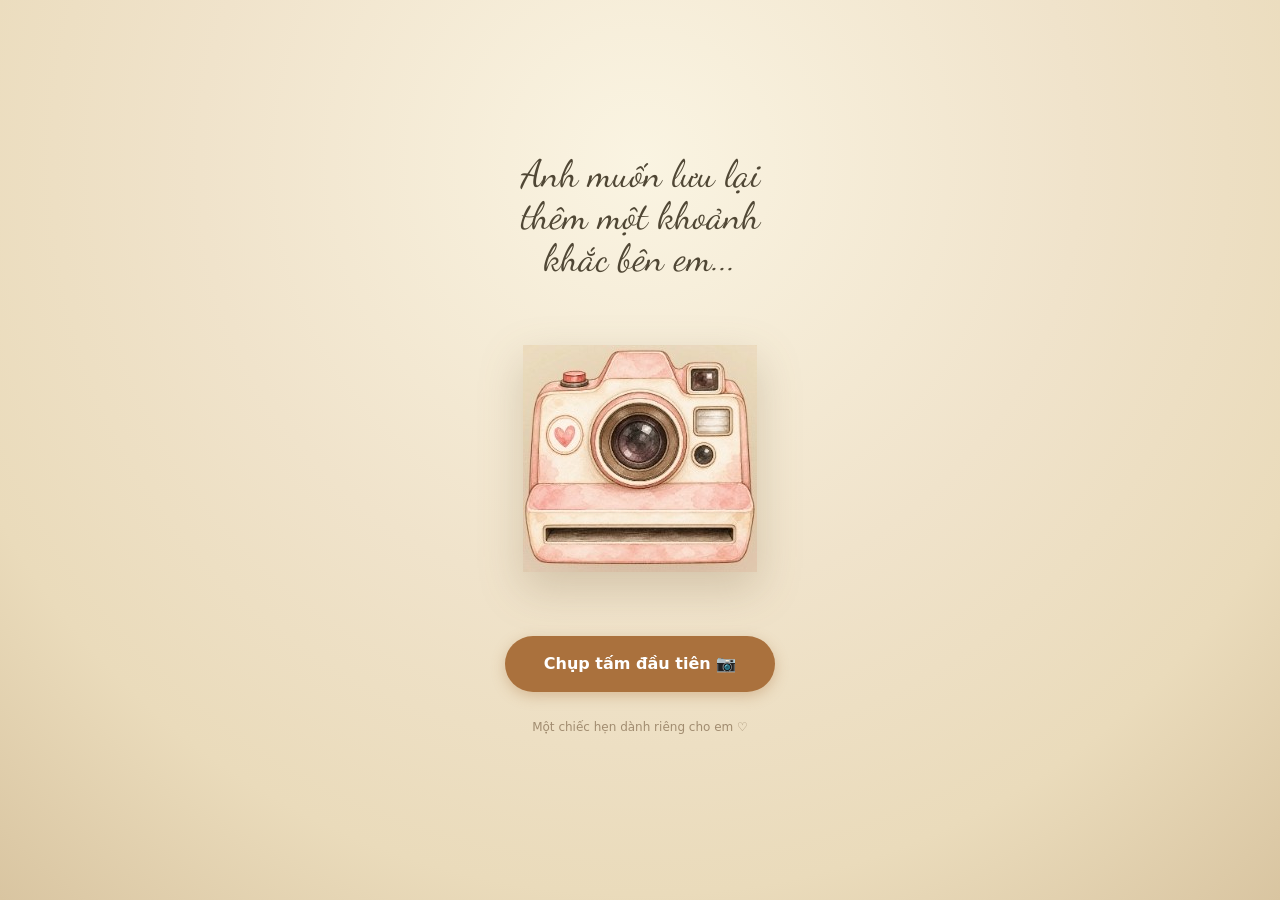
==== thiep-3/index.html @ c3387d5a "Initial commit: du an thiep 3, 4, 5" ====
<!DOCTYPE html>
<html lang="vi">
<head>
  <meta charset="UTF-8">
  <meta name="viewport" content="width=device-width, initial-scale=1.0, viewport-fit=cover">
  <meta name="theme-color" content="#FAF4E2">
  <meta name="description" content="Một tấm vé hẹn hò lãng mạn dành riêng cho người thương">
  <title>Một Tấm Vé Hẹn Hò ♡</title>

  <style>
    /* ====================================================
       1. EMBEDDED FONTS & TOKENS
       ==================================================== */
    @font-face {
      font-family: 'Dancing Script';
      src: url([data-uri]) format('truetype');
      font-weight: 400 700;
      font-style: normal;
      font-display: swap;
    }

    :root {
      --ink: #504735;
      --muted: #A18C70;
      --caramel: #AA713D;
      --caramel-hover: #946032;
      --caramel-active: #7E4F25;
      --paper: #F3ECE2;
      --paper-light: #FBF8F2;
      --border: #DCCEBC;
      --border-dark: #C5B29B;
      --white-frame: #FFFEFA;
      --pink: #E9ADA6;
      --pink-soft: #FDECE9;
      --shadow-card: 0 28px 48px rgba(105, 77, 39, 0.17), 0 2px 6px rgba(105, 77, 39, 0.06);
      --shadow-sm: 0 6px 16px rgba(105, 77, 39, 0.08);
      --font-script: 'Dancing Script', 'Segoe Script', 'Segoe Print', cursive;
      --font-ui: system-ui, -apple-system, 'Segoe UI', Roboto, Helvetica, Arial, sans-serif;
    }

    /* ====================================================
       2. RESET & GLOBAL LAYOUT
       ==================================================== */
    *, *::before, *::after {
      box-sizing: border-box;
      margin: 0;
      padding: 0;
      -webkit-tap-highlight-color: transparent;
    }

    html {
      color-scheme: light;
      font-family: var(--font-ui);
      background-color: #EADBBB;
    }

    body {
      min-height: 100vh;
      min-height: 100svh;
      margin: 0;
      padding: 0;
      color: var(--ink);
      background: radial-gradient(circle at 50% 18%, #FAF4E2 0%, #F0E3CB 45%, #EADBBB 75%, #D9C5A1 100%);
      background-attachment: fixed;
      display: flex;
      flex-direction: column;
      align-items: center;
      justify-content: flex-start;
      overflow-x: hidden;
      overflow-y: auto;
      position: relative;
    }

    /* Paper grain texture overlay (pointer-events none) */
    .paper-grain {
      position: fixed;
      inset: 0;
      width: 100%;
      height: 100%;
      pointer-events: none;
      z-index: 990;
      opacity: 0.035;
      mix-blend-mode: multiply;
    }

    /* Stage shell */
    .stage {
      width: 100%;
      max-width: 460px;
      min-height: 100vh;
      min-height: 100svh;
      padding: calc(24px + env(safe-area-inset-top, 0px)) 20px calc(24px + env(safe-area-inset-bottom, 0px));
      display: flex;
      flex-direction: column;
      align-items: center;
      justify-content: center;
      position: relative;
      z-index: 10;
    }

    /* Step root container */
    .step-container {
      width: 100%;
      display: flex;
      flex-direction: column;
      align-items: center;
      justify-content: center;
      position: relative;
    }

    /* ====================================================
       3. TYPOGRAPHY
       ==================================================== */
    .script-font {
      font-family: var(--font-script);
    }

    .eyebrow {
      font-family: var(--font-script);
      font-size: 18px;
      color: var(--muted);
      text-align: center;
      margin-bottom: 6px;
      font-weight: 500;
    }

    .title-intro {
      font-family: var(--font-script);
      font-size: clamp(29px, 7.5vw, 38px);
      line-height: 1.1;
      font-weight: 700;
      color: var(--ink);
      text-align: center;
      margin-bottom: 24px;
    }

    .title-card {
      font-family: var(--font-script);
      font-size: clamp(32px, 8vw, 38px);
      line-height: 1.08;
      font-weight: 700;
      color: var(--ink);
      text-align: center;
      margin-bottom: 16px;
    }

    /* ====================================================
       4. CARDS & CONTAINERS
       ==================================================== */
    .card-paper {
      width: min(80vw, 340px);
      background: var(--paper);
      background-image: repeating-linear-gradient(180deg, rgba(80, 71, 53, 0.016) 0px, rgba(80, 71, 53, 0.016) 1px, transparent 1px, transparent 4px);
      border-radius: 18px;
      border: 1px solid var(--border);
      box-shadow: var(--shadow-card);
      padding: 26px 22px;
      box-sizing: border-box;
      position: relative;
      display: flex;
      flex-direction: column;
      align-items: center;
    }

    .card-paper-long {
      width: min(76vw, 320px);
      padding: 24px 20px 32px 20px;
    }

    /* ====================================================
       5. BUTTONS & CONTROLS
       ==================================================== */
    .btn {
      display: inline-flex;
      align-items: center;
      justify-content: center;
      gap: 8px;
      font-family: var(--font-ui);
      font-size: 15px;
      font-weight: 700;
      border-radius: 28px;
      cursor: pointer;
      border: none;
      outline: none;
      text-decoration: none;
      transition: transform 140ms ease, background-color 140ms ease, box-shadow 140ms ease, border-color 140ms ease;
      touch-action: manipulation;
    }

    .btn:active {
      transform: scale(0.97);
    }

    .btn:focus-visible {
      outline: 2px solid var(--caramel);
      outline-offset: 3px;
    }

    .btn-caramel {
      background-color: var(--caramel);
      color: #FFFFFF;
      box-shadow: 0 4px 14px rgba(170, 113, 61, 0.35);
    }

    .btn-caramel:hover {
      background-color: var(--caramel-hover);
      box-shadow: 0 6px 18px rgba(170, 113, 61, 0.45);
    }

    .btn-secondary {
      background-color: var(--paper-light);
      color: var(--ink);
      border: 1px solid var(--border);
      box-shadow: 0 2px 8px rgba(105, 77, 39, 0.06);
    }

    .btn-secondary:hover {
      background-color: #FFFFFF;
      border-color: var(--border-dark);
    }

    .btn-outline {
      background-color: transparent;
      color: var(--caramel);
      border: 1.5px solid var(--caramel);
    }

    .btn-outline:hover {
      background-color: rgba(170, 113, 61, 0.06);
    }

    .btn-text {
      background: transparent;
      border: none;
      color: var(--muted);
      font-size: 13.5px;
      font-weight: 500;
      text-decoration: underline;
      cursor: pointer;
      padding: 6px 12px;
    }

    .btn-text:hover {
      color: var(--ink);
    }

    /* ====================================================
       6. SCENE 0: MÁY ẢNH (INTRO)
       ==================================================== */
    .intro-scene {
      width: 100%;
      display: flex;
      flex-direction: column;
      align-items: center;
      text-align: center;
    }

    .camera-box {
      width: min(82vw, 310px);
      height: min(80vw, 290px);
      display: flex;
      align-items: center;
      justify-content: center;
      margin: 10px 0 32px 0;
      position: relative;
      animation: cameraFloat 4.8s ease-in-out infinite;
      transition: transform 160ms cubic-bezier(0.2, 0.8, 0.3, 1);
    }

    .camera-img {
      max-width: 100%;
      max-height: 100%;
      object-fit: contain;
      mix-blend-mode: multiply;
      filter: drop-shadow(0 16px 22px rgba(105, 77, 39, 0.22));
    }

    @keyframes cameraFloat {
      0%, 100% {
        transform: translateY(0px) rotate(0deg);
      }
      50% {
        transform: translateY(-5px) rotate(0.4deg);
      }
    }

    .flash-overlay {
      position: fixed;
      inset: 0;
      background-color: #FAF4E2;
      opacity: 0;
      pointer-events: none;
      z-index: 1000;
      transition: opacity 120ms ease;
    }

    .flash-overlay.active {
      opacity: 0.35;
    }

    /* ====================================================
       7. SCENE 1: POLAROID CÒN THIẾU EM (PRINTING)
       ==================================================== */
    .polaroid-card {
      width: min(86vw, 340px);
      background: var(--white-frame);
      padding: 18px 18px 26px 18px;
      border-radius: 4px;
      box-shadow: 0 24px 44px rgba(105, 77, 39, 0.22), 0 2px 6px rgba(0,0,0,0.04);
      display: flex;
      flex-direction: column;
      align-items: center;
      cursor: pointer;
      user-select: none;
    }

    .polaroid-inner {
      width: 100%;
      height: 270px;
      background-color: #EDE5DB;
      border: 1.5px dashed rgba(161, 140, 112, 0.5);
      border-radius: 2px;
      position: relative;
      display: flex;
      flex-direction: column;
      align-items: center;
      justify-content: center;
      overflow: hidden;
      box-sizing: border-box;
      padding: 20px;
    }

    .polaroid-qmark {
      position: absolute;
      top: 14px;
      right: 14px;
      width: 26px;
      height: 26px;
      border: 1.5px dashed var(--muted);
      border-radius: 50%;
      display: flex;
      align-items: center;
      justify-content: center;
      font-family: var(--font-ui);
      font-weight: 700;
      font-size: 13px;
      color: var(--muted);
    }

    .polaroid-illustration {
      width: 72px;
      height: 64px;
      stroke: var(--muted);
      stroke-width: 1.6;
      fill: none;
      margin-bottom: 28px;
    }

    .polaroid-caption-inner {
      font-family: var(--font-script);
      font-size: 20px;
      line-height: 1.25;
      color: var(--ink);
      font-weight: 600;
      text-align: center;
      position: absolute;
      bottom: 18px;
    }

    .polaroid-caption-outer {
      font-family: var(--font-script);
      font-size: 21px;
      line-height: 1.3;
      color: var(--caramel);
      font-weight: 700;
      text-align: center;
      margin-top: 20px;
      padding: 0 10px;
    }

    /* ====================================================
       8. SCENE 2: LỜI MỜI (INVITATION)
       ==================================================== */
    .couple-polaroid {
      width: 140px;
      background: var(--white-frame);
      padding: 8px 8px 18px 8px;
      border-radius: 3px;
      box-shadow: 0 10px 20px rgba(105, 77, 39, 0.16);
      transform: rotate(-3.5deg);
      margin-bottom: 18px;
      transition: transform 300ms ease;
    }

    .couple-polaroid:hover {
      transform: rotate(-1deg) scale(1.03);
    }

    .couple-img {
      width: 100%;
      height: 125px;
      object-fit: cover;
      display: block;
      border-radius: 2px;
    }

    .playful-hint {
      font-family: var(--font-script);
      font-size: 18px;
      line-height: 1.35;
      color: var(--muted);
      min-height: 26px;
      text-align: center;
      margin-bottom: 18px;
      padding: 0 10px;
      transition: opacity 200ms ease;
    }

    .btn-agree {
      width: 82%;
      height: 60px;
      font-size: 17px;
      margin-bottom: 14px;
      z-index: 5;
    }

    .playful-zone {
      width: 100%;
      height: 130px;
      display: flex;
      align-items: center;
      justify-content: center;
      position: relative;
      touch-action: none;
    }

    .btn-think {
      height: 46px;
      padding: 0 20px;
      font-size: 14px;
      position: relative;
      cursor: pointer;
      z-index: 4;
      white-space: nowrap;
      user-select: none;
      transition: transform 160ms cubic-bezier(0.18, 0.89, 0.32, 1.28), background-color 140ms ease;
    }

    /* ====================================================
       9. SCENE 3: YEAY
       ==================================================== */
    .yeay-box {
      display: flex;
      flex-direction: column;
      align-items: center;
      justify-content: center;
      text-align: center;
      padding: 40px 20px;
    }

    .yeay-title {
      font-family: var(--font-script);
      font-size: clamp(52px, 14vw, 68px);
      line-height: 1.05;
      font-weight: 700;
      color: var(--caramel);
      margin-bottom: 12px;
    }

    .yeay-sub {
      font-family: var(--font-script);
      font-size: clamp(23px, 6vw, 28px);
      color: var(--ink);
    }

    .heart-particle {
      position: absolute;
      pointer-events: none;
      font-size: 20px;
      color: var(--pink);
      animation: floatHeart 1.6s ease-out forwards;
      z-index: 20;
    }

    @keyframes floatHeart {
      0% {
        opacity: 0;
        transform: translate(0, 0) scale(0.6);
      }
      20% {
        opacity: 1;
        transform: translate(var(--tx, 0), -20px) scale(1);
      }
      100% {
        opacity: 0;
        transform: translate(calc(var(--tx, 0) * 1.5), -90px) scale(1.2);
      }
    }

    /* ====================================================
       10. SCENE 4: LÝ DO MUỐN HẸN HÒ (REASONS)
       ==================================================== */
    .collage-container {
      width: min(80vw, 290px);
      height: 160px;
      display: flex;
      align-items: center;
      justify-content: center;
      margin-bottom: 16px;
      position: relative;
    }

    .collage-img {
      max-width: 100%;
      max-height: 100%;
      object-fit: contain;
      filter: drop-shadow(0 12px 20px rgba(105, 77, 39, 0.16));
    }

    .reason-text {
      font-family: var(--font-script);
      font-size: 20px;
      line-height: 1.5;
      color: var(--ink);
      text-align: center;
      margin-bottom: 24px;
      padding: 0 4px;
    }

    /* ====================================================
       11. SCENE 5: CHỌN THỜI GIAN (AVAILABILITY)
       ==================================================== */
    .form-group {
      width: 100%;
      display: flex;
      flex-direction: column;
      gap: 12px;
      margin-bottom: 20px;
    }

    .input-box {
      width: 100%;
      height: 56px;
      background-color: var(--paper-light);
      border: 1px solid var(--border);
      border-radius: 14px;
      display: flex;
      align-items: center;
      padding: 0 16px;
      gap: 12px;
      position: relative;
      cursor: pointer;
      box-sizing: border-box;
      transition: border-color 160ms ease, box-shadow 160ms ease;
    }

    .input-box:focus-within, .input-box.active {
      border-color: var(--caramel);
      box-shadow: 0 0 0 2px rgba(170, 113, 61, 0.2);
    }

    .input-box svg {
      width: 22px;
      height: 22px;
      stroke: var(--caramel);
      flex-shrink: 0;
    }

    .input-display {
      font-family: var(--font-ui);
      font-size: 15px;
      color: var(--ink);
      font-weight: 500;
      flex-grow: 1;
    }

    .input-display.placeholder {
      color: var(--muted);
    }

    .native-hidden-input {
      position: absolute;
      inset: 0;
      width: 100%;
      height: 100%;
      opacity: 0;
      cursor: pointer;
    }

    .periods-list {
      width: 100%;
      display: flex;
      flex-direction: column;
      align-items: center;
      gap: 10px;
      margin: 8px 0;
    }

    .pill-period {
      min-width: 160px;
      height: 44px;
      padding: 0 24px;
      border-radius: 22px;
      border: 1px solid var(--border);
      background-color: var(--paper-light);
      color: var(--ink);
      font-family: var(--font-ui);
      font-size: 14.5px;
      font-weight: 600;
      display: inline-flex;
      align-items: center;
      justify-content: center;
      cursor: pointer;
      transition: all 140ms ease;
      touch-action: manipulation;
    }

    .pill-period:hover {
      background-color: #FFFFFF;
      border-color: var(--border-dark);
    }

    .pill-period.active {
      background-color: var(--caramel);
      color: #FFFFFF;
      border-color: var(--caramel);
      box-shadow: 0 4px 12px rgba(170, 113, 61, 0.28);
    }

    .date-warning {
      font-size: 12.5px;
      color: #D9534F;
      text-align: center;
      margin-top: -6px;
      display: none;
    }

    /* ====================================================
       12. SCENE 6: CHỌN HOẠT ĐỘNG (ACTIVITIES)
       ==================================================== */
    .activities-grid {
      width: 100%;
      display: grid;
      grid-template-columns: repeat(3, 1fr);
      gap: 12px;
      margin-top: 10px;
    }

    .activity-card {
      height: 146px;
      background-color: var(--paper-light);
      border: 1px solid var(--border);
      border-radius: 20px;
      display: flex;
      flex-direction: column;
      align-items: center;
      justify-content: center;
      padding: 10px 8px;
      box-sizing: border-box;
      cursor: pointer;
      text-align: center;
      transition: all 140ms cubic-bezier(0.2, 0.8, 0.3, 1);
      user-select: none;
      touch-action: manipulation;
    }

    .activity-card:hover {
      background-color: #FFFFFF;
      transform: translateY(-2px);
      box-shadow: var(--shadow-sm);
    }

    .activity-card.active {
      border: 2px solid var(--caramel);
      background-color: #FFF9F3;
      box-shadow: 0 6px 16px rgba(170, 113, 61, 0.22);
    }

    .activity-icon {
      width: 52px;
      height: 52px;
      display: flex;
      align-items: center;
      justify-content: center;
      margin-bottom: 10px;
    }

    .activity-icon svg {
      width: 100%;
      height: 100%;
    }

    .activity-label {
      font-family: var(--font-ui);
      font-size: 13px;
      font-weight: 700;
      line-height: 1.25;
      color: var(--ink);
    }

    /* ====================================================
       13. SCENE 7: LỜI NHẮN (NOTE)
       ==================================================== */
    .note-textarea-box {
      width: 100%;
      margin: 12px 0 20px 0;
      position: relative;
    }

    .note-textarea {
      width: 100%;
      height: 128px;
      background-color: var(--paper-light);
      border: 1px solid var(--border);
      border-radius: 16px;
      padding: 16px;
      box-sizing: border-box;
      font-family: var(--font-script);
      font-size: 21px;
      line-height: 1.5;
      color: var(--ink);
      text-align: center;
      resize: none;
      outline: none;
      transition: border-color 160ms ease, box-shadow 160ms ease;
    }

    .note-textarea:focus {
      border-color: var(--caramel);
      box-shadow: 0 0 0 2px rgba(170, 113, 61, 0.22);
    }

    .note-textarea::placeholder {
      font-family: var(--font-script);
      font-size: 19px;
      color: var(--muted);
      opacity: 0.8;
      text-align: center;
    }

    .note-counter {
      font-size: 12px;
      color: var(--muted);
      text-align: right;
      margin-top: 4px;
    }

    /* ====================================================
       14. SCENE 8: VÉ HẸN HÒ & THAO TÁC (TICKET)
       ==================================================== */
    .ticket-wrapper {
      width: min(84vw, 340px);
      filter: drop-shadow(0 24px 38px rgba(105, 77, 39, 0.18));
      margin-bottom: 24px;
    }

    .ticket-card {
      --notch-y: 200px;
      width: 100%;
      background-color: #FAF4E2;
      background-image: repeating-linear-gradient(180deg, rgba(80, 71, 53, 0.016) 0px, rgba(80, 71, 53, 0.016) 1px, transparent 1px, transparent 4px);
      border-radius: 18px;
      border: 1px solid rgba(220, 206, 188, 0.85);
      box-sizing: border-box;
      padding: 24px 20px 28px 20px;
      position: relative;
      display: flex;
      flex-direction: column;
      /* Symmetrical semi-circle cutouts */
      -webkit-mask-image: radial-gradient(circle 14px at 0% var(--notch-y), transparent 13.5px, #000 14px),
                          radial-gradient(circle 14px at 100% var(--notch-y), transparent 13.5px, #000 14px);
      -webkit-mask-composite: source-in;
      mask-image: radial-gradient(circle 14px at 0% var(--notch-y), transparent 13.5px, #000 14px),
                  radial-gradient(circle 14px at 100% var(--notch-y), transparent 13.5px, #000 14px);
      mask-composite: intersect;
    }

    .ticket-header {
      width: 100%;
      display: flex;
      justify-content: space-between;
      align-items: flex-start;
      margin-bottom: 12px;
    }

    .ticket-title-group {
      display: flex;
      flex-direction: column;
      align-items: flex-start;
    }

    .ticket-badge {
      font-family: var(--font-ui);
      font-size: 11px;
      font-weight: 700;
      text-transform: uppercase;
      letter-spacing: 0.18em;
      color: var(--muted);
      margin-bottom: 4px;
    }

    .ticket-main-title {
      font-family: var(--font-script);
      font-size: 36px;
      line-height: 1.05;
      font-weight: 700;
      color: var(--ink);
    }

    .ticket-stamp {
      width: 54px;
      height: 54px;
      border-radius: 50%;
      border: 1.5px dashed var(--border-dark);
      background: #FFFDF9;
      display: flex;
      align-items: center;
      justify-content: center;
      flex-shrink: 0;
      transform: rotate(6deg);
    }

    .stamp-heart {
      width: 28px;
      height: 28px;
      fill: var(--pink);
    }

    .ticket-divider {
      width: 100%;
      border: none;
      border-top: 1.5px dashed #D4C4B0;
      margin: 12px 0 16px 0;
    }

    .ticket-rows {
      width: 100%;
      display: flex;
      flex-direction: column;
      gap: 14px;
      margin-bottom: 8px;
    }

    .ticket-row {
      display: flex;
      align-items: flex-start;
      gap: 12px;
    }

    .ticket-icon-disc {
      width: 40px;
      height: 40px;
      border-radius: 50%;
      background-color: #FFFDF9;
      border: 1px solid var(--border);
      display: flex;
      align-items: center;
      justify-content: center;
      flex-shrink: 0;
      box-shadow: 0 2px 4px rgba(105, 77, 39, 0.04);
    }

    .ticket-icon-disc svg {
      width: 24px;
      height: 24px;
    }

    .ticket-row-content {
      display: flex;
      flex-direction: column;
      flex-grow: 1;
      overflow-wrap: anywhere;
    }

    .ticket-row-label {
      font-family: var(--font-ui);
      font-size: 11px;
      font-weight: 700;
      text-transform: uppercase;
      letter-spacing: 0.16em;
      color: var(--muted);
      margin-bottom: 2px;
    }

    .ticket-row-val {
      font-family: var(--font-script);
      font-size: 21px;
      line-height: 1.35;
      color: var(--ink);
      font-weight: 600;
    }

    .ticket-closing-text {
      font-family: var(--font-script);
      font-size: 19px;
      line-height: 1.5;
      color: var(--ink);
      text-align: center;
      margin: 4px 0 14px 0;
      padding: 0 6px;
    }

    .ticket-signature {
      font-family: var(--font-script);
      font-size: 18px;
      color: var(--muted);
      text-align: center;
      font-weight: 600;
    }

    .ticket-actions-group {
      width: min(84vw, 340px);
      display: flex;
      flex-direction: column;
      align-items: center;
      gap: 10px;
    }

    .ticket-hint-guide {
      font-family: var(--font-ui);
      font-size: 13.5px;
      line-height: 1.4;
      color: var(--muted);
      text-align: center;
      margin-bottom: 6px;
      padding: 0 10px;
    }

    /* ====================================================
       15. TRANSITIONS & ANIMATIONS
       ==================================================== */
    .fade-slide-enter {
      animation: sceneEnter 420ms cubic-bezier(0.22, 1, 0.36, 1) forwards;
    }

    .fade-slide-exit {
      animation: sceneExit 320ms cubic-bezier(0.4, 0, 1, 1) forwards;
    }

    @keyframes sceneEnter {
      0% {
        opacity: 0;
        transform: translateY(18px) scale(0.985);
      }
      100% {
        opacity: 1;
        transform: translateY(0) scale(1);
      }
    }

    @keyframes sceneExit {
      0% {
        opacity: 1;
        transform: translateY(0) scale(1);
      }
      100% {
        opacity: 0;
        transform: translateY(-16px) scale(0.985);
      }
    }

    /* ====================================================
       16. TOAST & MODAL FALLBACK
       ==================================================== */
    .toast-container {
      position: fixed;
      bottom: calc(28px + env(safe-area-inset-bottom, 0px));
      left: 50%;
      transform: translateX(-50%) translateY(20px);
      background: rgba(80, 71, 53, 0.94);
      color: #FAF4E2;
      padding: 12px 22px;
      border-radius: 24px;
      font-family: var(--font-ui);
      font-size: 14px;
      font-weight: 600;
      box-shadow: 0 10px 28px rgba(0, 0, 0, 0.22);
      pointer-events: none;
      opacity: 0;
      transition: opacity 200ms ease, transform 200ms ease;
      z-index: 10000;
      max-width: 90vw;
      text-align: center;
    }

    .toast-container.show {
      opacity: 1;
      transform: translateX(-50%) translateY(0);
    }

    /* Copy modal dialog */
    .copy-dialog {
      border: none;
      background: transparent;
      padding: 0;
      max-width: min(90vw, 400px);
      margin: auto;
    }

    .copy-dialog::backdrop {
      background: rgba(80, 71, 53, 0.45);
      backdrop-filter: blur(2px);
    }

    .copy-dialog-card {
      background: var(--paper);
      border: 1px solid var(--border);
      border-radius: 18px;
      box-shadow: 0 24px 44px rgba(0, 0, 0, 0.25);
      padding: 22px 20px;
      display: flex;
      flex-direction: column;
      gap: 12px;
    }

    .copy-dialog-title {
      font-size: 16px;
      font-weight: 700;
      color: var(--ink);
      text-align: center;
    }

    .copy-dialog-textarea {
      width: 100%;
      height: 140px;
      border: 1px solid var(--border);
      border-radius: 10px;
      background: #FFFFFF;
      padding: 10px;
      font-family: var(--font-ui);
      font-size: 13px;
      line-height: 1.4;
      color: var(--ink);
      resize: none;
    }

    .copy-dialog-actions {
      display: flex;
      gap: 10px;
      justify-content: flex-end;
    }

    /* Footer */
    .app-footer {
      font-family: var(--font-ui);
      font-size: 12px;
      color: var(--muted);
      text-align: center;
      margin-top: 28px;
      padding-bottom: 12px;
    }

    /* ====================================================
       17. REDUCED MOTION
       ==================================================== */
    @media (prefers-reduced-motion: reduce) {
      *, *::before, *::after {
        animation-duration: 0.01ms !important;
        animation-iteration-count: 1 !important;
        transition-duration: 0.01ms !important;
      }
      .camera-box {
        animation: none;
      }
    }
  </style>
</head>
<body>

  <!-- Paper grain SVG filter overlay -->
  <svg class="paper-grain" xmlns="http://www.w3.org/2000/svg" aria-hidden="true">
    <filter id="grainFilter">
      <feTurbulence type="fractalNoise" baseFrequency="0.75" numOctaves="3" stitchTiles="stitch" />
      <feColorMatrix type="matrix" values="0 0 0 0 0.3  0 0 0 0 0.25  0 0 0 0 0.18  0 0 0 0.04 0" />
    </filter>
    <rect width="100%" height="100%" filter="url(#grainFilter)" />
  </svg>

  <!-- Flash overlay for camera snap -->
  <div class="flash-overlay" id="flashOverlay" aria-hidden="true"></div>

  <!-- Main Application Shell -->
  <main class="stage" id="app">
    <!-- Scene container mounted here -->
    <div class="step-container" id="stepContainer"></div>

    <!-- App Footer -->
    <footer class="app-footer" id="appFooter">Một chiếc hẹn dành riêng cho em ♡</footer>
  </main>

  <!-- Toast Announcement -->
  <aside class="toast-container" id="toast" role="status" aria-live="polite"></aside>

  <!-- Fallback dialog for manual text copying -->
  <dialog id="copyModal" class="copy-dialog">
    <div class="copy-dialog-card">
      <h3 class="copy-dialog-title" id="copyModalTitle">Nội dung sao chép</h3>
      <textarea class="copy-dialog-textarea" id="copyModalText" readonly></textarea>
      <div class="copy-dialog-actions">
        <button class="btn btn-caramel" id="btnCopyModalAction" style="padding: 0 18px; height: 38px;">Sao chép</button>
        <button class="btn btn-secondary" id="btnCopyModalClose" style="padding: 0 16px; height: 38px;">Đóng</button>
      </div>
    </div>
  </dialog>

  <!-- Hidden canvas for rendering Ticket PNG -->
  <canvas id="ticketCanvas" style="display:none;"></canvas>

  <script>
    /* ====================================================
       CONFIG: SỬA TÊN, ẢNH VÀ LỜI NHẮN Ở ĐÂY
       ==================================================== */
    const CONFIG = {
      senderName: 'anh',
      recipientName: 'em',
      introLines: ['Anh muốn lưu lại', 'thêm một khoảnh', 'khắc bên em...'],
      invitationTitle: 'Em đi hẹn hò\nvới anh nhé?',
      reasonTitle: 'Vài lý do anh muốn\nđưa em đi hẹn hò...',
      reasonText: 'Nụ cười của em làm anh vui cả ngày và muốn có thêm nhiều kỷ niệm bên em 🥰 📷',
      closingText: 'Vậy là hẹn nhau rồi nha! Anh sẽ đón em đúng giờ, đúng như trên vé. Từ giờ tới hôm đó chắc anh đếm từng ngày mất thôi.',
      couplePhoto: '', // Dán data:image/...;base64,... của ảnh riêng; rỗng thì dùng asset mẫu nhúng.
      cameraImage: '', // Rỗng thì dùng camera mẫu.
      footerText: 'Một chiếc hẹn dành riêng cho em ♡',
      showFooter: true,
      enablePlayfulButton: true,
      invitationUrl: '', // URL công khai khi đưa lên hosting; rỗng thì lấy URL hiện tại nếu là http(s).
      storageKey: 'thiep3-date-draft-v1'
    };

    /* ====================================================
       EMBEDDED ASSETS (DATA URIs)
       ==================================================== */
    const EMBEDDED_ASSETS = {
      camera: '[data-uri]',
      couple: '[data-uri]',
      collage: '[data-uri]'
    };

    /* ====================================================
       PERIODS & ACTIVITIES & HINTS
       ==================================================== */
    const PERIODS = [
      { id: 'morning', label: 'Buổi sáng' },
      { id: 'noon', label: 'Buổi trưa' },
      { id: 'afternoon', label: 'Buổi chiều' },
      { id: 'afterwork', label: 'Sau giờ tan làm' },
      { id: 'evening', label: 'Buổi tối' },
      { id: 'night', label: 'Đêm muộn' }
    ];

    const ACTIVITIES = [
      { id: 'dinner', label: 'Đi ăn cùng nhau' },
      { id: 'coffee', label: 'Hẹn cà phê' },
      { id: 'cinema', label: 'Đi xem phim' },
      { id: 'walk', label: 'Đi dạo' },
      { id: 'aquarium', label: 'Thủy cung' },
      { id: 'craft', label: 'Làm đồ thủ công' },
      { id: 'museum', label: 'Bảo tàng' },
      { id: 'gaming', label: 'Chơi game, quậy tí' },
      { id: 'shopping', label: 'Đi mua sắm' },
      { id: 'home', label: 'Ở nhà nấu ăn, xem phim' }
    ];

    const ACTIVITY_SVGS = {"dinner":"<svg viewBox=\"0 0 64 64\" fill=\"none\" xmlns=\"http://www.w3.org/2000/svg\">\n    <ellipse cx=\"32\" cy=\"46\" rx=\"26\" ry=\"10\" fill=\"#EADBBB\" opacity=\"0.6\"/>\n    <ellipse cx=\"32\" cy=\"42\" rx=\"24\" ry=\"8\" fill=\"#FFFDF9\" stroke=\"#AA713D\" stroke-width=\"2\"/>\n    <ellipse cx=\"32\" cy=\"41\" rx=\"18\" ry=\"5.5\" fill=\"#F4E9D8\" stroke=\"#DCCEBC\" stroke-width=\"1.5\"/>\n    <path d=\"M22 39C24 35 28 34 32 34C36 34 40 35 42 39C38 41 26 41 22 39Z\" fill=\"#E28743\"/>\n    <circle cx=\"28\" cy=\"37\" r=\"3\" fill=\"#D9534F\"/>\n    <circle cx=\"35\" cy=\"38\" r=\"2.5\" fill=\"#D9534F\"/>\n    <path d=\"M32 34C33 30 35 29 36 27C34 27 32 29 32 34Z\" fill=\"#5CB85C\"/>\n    <path d=\"M27 24C27 20 31 19 32 16C33 19 37 20 37 24\" stroke=\"#AA713D\" stroke-width=\"1.8\" stroke-linecap=\"round\" stroke-dasharray=\"2 3\"/>\n    <path d=\"M30 14C30 12.5 32 11 32 11C32 11 34 12.5 34 14C34 15 33 16 32 16C31 16 30 15 30 14Z\" fill=\"#E9ADA6\"/>\n  </svg>","coffee":"<svg viewBox=\"0 0 64 64\" fill=\"none\" xmlns=\"http://www.w3.org/2000/svg\">\n    <ellipse cx=\"30\" cy=\"50\" rx=\"20\" ry=\"6\" fill=\"#FFFDF9\" stroke=\"#DCCEBC\" stroke-width=\"2\"/>\n    <path d=\"M18 26H42V42C42 46 38 48 30 48C22 48 18 46 18 42V26Z\" fill=\"#F7EDE2\" stroke=\"#AA713D\" stroke-width=\"2\"/>\n    <path d=\"M42 30H46C49 30 51 32 51 35C51 38 49 40 46 40H42\" stroke=\"#AA713D\" stroke-width=\"2\" stroke-linecap=\"round\"/>\n    <ellipse cx=\"30\" cy=\"27\" rx=\"11\" ry=\"3.5\" fill=\"#8C5835\"/>\n    <path d=\"M28 26C28 25 29 24.5 30 25.5C31 24.5 32 25 32 26C32 27 30 28 30 28C30 28 28 27 28 26Z\" fill=\"#FFFDF9\"/>\n    <path d=\"M26 19C25 16 27 14 26 11\" stroke=\"#AA713D\" stroke-width=\"1.8\" stroke-linecap=\"round\"/>\n    <path d=\"M34 20C33 17 35 15 34 12\" stroke=\"#AA713D\" stroke-width=\"1.8\" stroke-linecap=\"round\"/>\n  </svg>","cinema":"<svg viewBox=\"0 0 64 64\" fill=\"none\" xmlns=\"http://www.w3.org/2000/svg\">\n    <path d=\"M18 26L22 52H42L46 26H18Z\" fill=\"#FFFDF9\" stroke=\"#E26D5C\" stroke-width=\"2\"/>\n    <path d=\"M24 26L26 52M32 26V52M40 26L38 52\" stroke=\"#E26D5C\" stroke-width=\"2.5\"/>\n    <circle cx=\"22\" cy=\"22\" r=\"5\" fill=\"#F4D06F\"/>\n    <circle cx=\"29\" cy=\"18\" r=\"5.5\" fill=\"#FFE49E\"/>\n    <circle cx=\"36\" cy=\"19\" r=\"5\" fill=\"#F4D06F\"/>\n    <circle cx=\"43\" cy=\"22\" r=\"4.5\" fill=\"#FFE49E\"/>\n    <circle cx=\"32\" cy=\"23\" r=\"4\" fill=\"#F4D06F\"/>\n    <rect x=\"36\" y=\"38\" width=\"22\" height=\"13\" rx=\"2\" transform=\"rotate(-15 36 38)\" fill=\"#AA713D\" stroke=\"#FFF\" stroke-width=\"1.5\"/>\n    <circle cx=\"43\" cy=\"38\" r=\"2\" fill=\"#FAF4E2\"/>\n  </svg>","walk":"<svg viewBox=\"0 0 64 64\" fill=\"none\" xmlns=\"http://www.w3.org/2000/svg\">\n    <ellipse cx=\"32\" cy=\"48\" rx=\"24\" ry=\"10\" fill=\"#E8F0E2\"/>\n    <path d=\"M28 58C30 46 36 44 32 38\" stroke=\"#DCCEBC\" stroke-width=\"8\" stroke-linecap=\"round\"/>\n    <circle cx=\"20\" cy=\"26\" r=\"10\" fill=\"#A8D5BA\"/>\n    <rect x=\"18\" y=\"34\" width=\"4\" height=\"14\" fill=\"#8C5835\" rx=\"1\"/>\n    <path d=\"M42 46C42 42 44 40 44 36C45 40 47 42 46 46H42Z\" fill=\"#E9ADA6\"/>\n    <circle cx=\"44\" cy=\"35\" r=\"3.5\" fill=\"#E26D5C\"/>\n    <circle cx=\"48\" cy=\"40\" r=\"3\" fill=\"#F4D06F\"/>\n    <path d=\"M44 46V52\" stroke=\"#5CB85C\" stroke-width=\"2\" stroke-linecap=\"round\"/>\n  </svg>","aquarium":"<svg viewBox=\"0 0 64 64\" fill=\"none\" xmlns=\"http://www.w3.org/2000/svg\">\n    <circle cx=\"32\" cy=\"36\" r=\"20\" fill=\"#E3F2FD\" stroke=\"#90CAF9\" stroke-width=\"2\"/>\n    <path d=\"M22 20H42\" stroke=\"#90CAF9\" stroke-width=\"3\" stroke-linecap=\"round\"/>\n    <ellipse cx=\"32\" cy=\"48\" rx=\"14\" ry=\"5\" fill=\"#BBDEFB\" opacity=\"0.6\"/>\n    <path d=\"M34 38C38 35 40 37 42 36C41 38 41 40 42 41C40 40 38 41 34 38Z\" fill=\"#FF8A65\"/>\n    <circle cx=\"35\" cy=\"37\" r=\"0.8\" fill=\"#333\"/>\n    <path d=\"M24 35C24 31 29 31 29 35C28 37 28 39 29 42C27 40 26 42 25 40\" stroke=\"#F48FB1\" stroke-width=\"1.5\" stroke-linecap=\"round\" fill=\"#FCE4EC\"/>\n    <circle cx=\"25\" cy=\"26\" r=\"2\" fill=\"#E1F5FE\" stroke=\"#64B5F6\" stroke-width=\"1\"/>\n    <circle cx=\"36\" cy=\"25\" r=\"1.5\" fill=\"#E1F5FE\" stroke=\"#64B5F6\" stroke-width=\"1\"/>\n  </svg>","craft":"<svg viewBox=\"0 0 64 64\" fill=\"none\" xmlns=\"http://www.w3.org/2000/svg\">\n    <path d=\"M22 46L36 28M36 46L22 28\" stroke=\"#AA713D\" stroke-width=\"3\" stroke-linecap=\"round\"/>\n    <circle cx=\"20\" cy=\"48\" r=\"5\" stroke=\"#AA713D\" stroke-width=\"2.5\" fill=\"#FFFDF9\"/>\n    <circle cx=\"38\" cy=\"48\" r=\"5\" stroke=\"#AA713D\" stroke-width=\"2.5\" fill=\"#FFFDF9\"/>\n    <path d=\"M38 18C38 15 42 13 45 16C48 13 52 15 52 18C52 23 45 27 45 27C45 27 38 23 38 18Z\" fill=\"#E9ADA6\"/>\n    <circle cx=\"22\" cy=\"18\" r=\"8\" fill=\"#FCE4EC\" stroke=\"#F48FB1\" stroke-width=\"2\"/>\n    <path d=\"M16 18C18 20 22 17 25 21\" stroke=\"#F06292\" stroke-width=\"1.5\"/>\n  </svg>","museum":"<svg viewBox=\"0 0 64 64\" fill=\"none\" xmlns=\"http://www.w3.org/2000/svg\">\n    <path d=\"M16 26L32 16L48 26H16Z\" fill=\"#F7EDE2\" stroke=\"#AA713D\" stroke-width=\"2\"/>\n    <path d=\"M32 20C32.5 19 33.5 19 34 20C34 21 32 22 32 22C32 22 30 21 30 20C30.5 19 31.5 19 32 20Z\" fill=\"#E9ADA6\"/>\n    <rect x=\"19\" y=\"27\" width=\"4\" height=\"20\" fill=\"#FFFDF9\" stroke=\"#AA713D\" stroke-width=\"1.8\"/>\n    <rect x=\"27\" y=\"27\" width=\"4\" height=\"20\" fill=\"#FFFDF9\" stroke=\"#AA713D\" stroke-width=\"1.8\"/>\n    <rect x=\"35\" y=\"27\" width=\"4\" height=\"20\" fill=\"#FFFDF9\" stroke=\"#AA713D\" stroke-width=\"1.8\"/>\n    <rect x=\"43\" y=\"27\" width=\"4\" height=\"20\" fill=\"#FFFDF9\" stroke=\"#AA713D\" stroke-width=\"1.8\"/>\n    <rect x=\"14\" y=\"47\" width=\"36\" height=\"5\" rx=\"1\" fill=\"#F7EDE2\" stroke=\"#AA713D\" stroke-width=\"2\"/>\n    <rect x=\"12\" y=\"52\" width=\"40\" height=\"4\" rx=\"1\" fill=\"#EADBBB\" stroke=\"#AA713D\" stroke-width=\"1.8\"/>\n  </svg>","gaming":"<svg viewBox=\"0 0 64 64\" fill=\"none\" xmlns=\"http://www.w3.org/2000/svg\">\n    <path d=\"M16 26C12 26 10 32 12 44C13 50 18 52 22 47L26 42H38L42 47C46 52 51 50 52 44C54 32 52 26 48 26H16Z\" fill=\"#F3E5F5\" stroke=\"#BA68C8\" stroke-width=\"2\"/>\n    <path d=\"M22 31V37M19 34H25\" stroke=\"#7B1FA2\" stroke-width=\"2.5\" stroke-linecap=\"round\"/>\n    <circle cx=\"43\" cy=\"32\" r=\"2\" fill=\"#E91E63\"/>\n    <circle cx=\"40\" cy=\"35\" r=\"2\" fill=\"#00BCD4\"/>\n    <circle cx=\"46\" cy=\"35\" r=\"2\" fill=\"#FFEB3B\"/>\n    <circle cx=\"43\" cy=\"38\" r=\"2\" fill=\"#4CAF50\"/>\n    <circle cx=\"28\" cy=\"39\" r=\"2.5\" fill=\"#CE93D8\"/>\n    <circle cx=\"36\" cy=\"39\" r=\"2.5\" fill=\"#CE93D8\"/>\n  </svg>","shopping":"<svg viewBox=\"0 0 64 64\" fill=\"none\" xmlns=\"http://www.w3.org/2000/svg\">\n    <path d=\"M18 24H46L44 52H20L18 24Z\" fill=\"#FCE4EC\" stroke=\"#E9ADA6\" stroke-width=\"2\"/>\n    <path d=\"M26 24V18C26 14.5 28.5 12 32 12C35.5 12 38 14.5 38 18V24\" stroke=\"#AA713D\" stroke-width=\"2\" stroke-linecap=\"round\"/>\n    <path d=\"M28 32L32 36L36 32\" stroke=\"#E26D5C\" stroke-width=\"2\" stroke-linecap=\"round\"/>\n    <path d=\"M30 36C30 34 32 33 32 33C32 33 34 34 34 36C34 38 32 39 32 39C32 39 30 38 30 36Z\" fill=\"#E26D5C\"/>\n  </svg>","home":"<svg viewBox=\"0 0 64 64\" fill=\"none\" xmlns=\"http://www.w3.org/2000/svg\">\n    <path d=\"M14 34C14 31 16 29 19 29H45C48 29 50 31 50 34V46H14V34Z\" fill=\"#FFF3E0\" stroke=\"#AA713D\" stroke-width=\"2\"/>\n    <rect x=\"18\" y=\"34\" width=\"13\" height=\"12\" rx=\"3\" fill=\"#FFE0B2\" stroke=\"#AA713D\" stroke-width=\"1.5\"/>\n    <rect x=\"33\" y=\"34\" width=\"13\" height=\"12\" rx=\"3\" fill=\"#FFE0B2\" stroke=\"#AA713D\" stroke-width=\"1.5\"/>\n    <path d=\"M12 36C12 34 13.5 33 15 33H16V46H13C12 46 12 45 12 36Z\" fill=\"#F7EDE2\" stroke=\"#AA713D\" stroke-width=\"1.8\"/>\n    <path d=\"M52 36C52 34 50.5 33 49 33H48V46H51C52 46 52 45 52 36Z\" fill=\"#F7EDE2\" stroke=\"#AA713D\" stroke-width=\"1.8\"/>\n    <rect x=\"18\" y=\"48\" width=\"4\" height=\"6\" fill=\"#8C5835\" rx=\"1\"/>\n    <rect x=\"42\" y=\"48\" width=\"4\" height=\"6\" fill=\"#8C5835\" rx=\"1\"/>\n  </svg>"};

    const HINTS = [
      'Ơ, một cái mời có tâm thế này mà 🥺',
      'Nút đồng ý lớn dễ hơn nhiều đó nha 👉',
      'Chỉ một buổi hẹn thôi mà 🥺',
      'Thôi mà, em bấm đồng ý đi 😌',
      'Đừng suy nghĩ nữa mà, bấm đồng ý đi em ơi ❤️'
    ];

    /* ====================================================
       STATE & RUNTIME
       ==================================================== */
    const state = {
      step: 'intro', // 'intro', 'printing', 'invitation', 'celebrate', 'reasons', 'availability', 'activities', 'note', 'ticket'
      busy: false,
      teaseCount: 0,
      availability: { date: '', period: 'morning', time: '' },
      activityId: 'aquarium',
      note: '',
      ticket: null,
      isViewOnly: false
    };

    const runtime = {
      timerIds: [],
      rAFIds: [],
      toastTimer: null,
      lastTeaseMove: 0,
      resetConfirmTimer: null,
      cachedTicketBlob: null
    };

    function addTimer(id) {
      runtime.timerIds.push(id);
      return id;
    }

    function clearAllTimers() {
      runtime.timerIds.forEach(id => clearTimeout(id));
      runtime.timerIds = [];
      runtime.rAFIds.forEach(id => cancelAnimationFrame(id));
      runtime.rAFIds = [];
    }

    /* ====================================================
       HELPERS: SANITIZATION, FORMATTING, STORAGE
       ==================================================== */
    function escapeHtml(str) {
      if (typeof str !== 'string') return '';
      return str
        .replace(/&/g, '&amp;')
        .replace(/</g, '&lt;')
        .replace(/>/g, '&gt;')
        .replace(/"/g, '&quot;')
        .replace(/'/g, '&#039;');
    }

    function formatDateVi(dateStr) {
      if (!dateStr) return '';
      try {
        const [y, m, d] = dateStr.split('-').map(Number);
        const date = new Date(y, m - 1, d);
        if (isNaN(date.getTime())) return '';
        const days = ['Chủ Nhật', 'Thứ Hai', 'Thứ Ba', 'Thứ Tư', 'Thứ Năm', 'Thứ Sáu', 'Thứ Bảy'];
        const dayName = days[date.getDay()];
        const dd = String(d).padStart(2, '0');
        const mm = String(m).padStart(2, '0');
        return `${dayName}, ${dd}/${mm}/${y}`;
      } catch (e) {
        return dateStr;
      }
    }

    function isDateInPast(dateStr) {
      if (!dateStr) return false;
      try {
        const [y, m, d] = dateStr.split('-').map(Number);
        const selected = new Date(y, m - 1, d);
        const now = new Date();
        const today = new Date(now.getFullYear(), now.getMonth(), now.getDate());
        return selected < today;
      } catch (e) {
        return false;
      }
    }

    function getPeriodLabel(periodId) {
      const p = PERIODS.find(item => item.id === periodId);
      return p ? p.label : 'Buổi sáng';
    }

    function getActivityLabel(actId) {
      const a = ACTIVITIES.find(item => item.id === actId);
      return a ? a.label : 'Thủy cung';
    }

    function formatAvailability(avail) {
      const parts = [];
      if (avail.date) {
        const dateStr = formatDateVi(avail.date);
        if (dateStr) parts.push(dateStr);
      }
      parts.push(getPeriodLabel(avail.period));
      if (avail.time) {
        parts.push(avail.time);
      }
      return parts.join(' · ');
    }

    function showToast(msg, duration = 2400) {
      const toast = document.getElementById('toast');
      if (!toast) return;
      toast.textContent = msg;
      toast.classList.add('show');
      if (runtime.toastTimer) clearTimeout(runtime.toastTimer);
      runtime.toastTimer = setTimeout(() => {
        toast.classList.remove('show');
      }, duration);
    }

    function openCopyModal(title, text) {
      const modal = document.getElementById('copyModal');
      const titleEl = document.getElementById('copyModalTitle');
      const textEl = document.getElementById('copyModalText');
      const actionBtn = document.getElementById('btnCopyModalAction');
      const closeBtn = document.getElementById('btnCopyModalClose');

      if (!modal || !textEl) return;
      titleEl.textContent = title;
      textEl.value = text;

      actionBtn.onclick = () => {
        textEl.select();
        try {
          document.execCommand('copy');
          showToast('Đã sao chép 💌');
        } catch (e) {}
        modal.close();
      };

      closeBtn.onclick = () => modal.close();

      if (typeof modal.showModal === 'function') {
        modal.showModal();
        textEl.select();
      } else {
        alert(text);
      }
    }

    function loadDraft() {
      try {
        const raw = localStorage.getItem(CONFIG.storageKey);
        if (!raw) return;
        const d = JSON.parse(raw);
        if (d && d.availability) state.availability = Object.assign(state.availability, d.availability);
        if (d && d.activityId) state.activityId = d.activityId;
        if (d && typeof d.note === 'string') state.note = d.note;
      } catch (e) {}
    }

    function saveDraft() {
      try {
        const draft = {
          version: 1,
          availability: state.availability,
          activityId: state.activityId,
          note: state.note
        };
        localStorage.setItem(CONFIG.storageKey, JSON.stringify(draft));
      } catch (e) {}
    }

    function clearDraft() {
      try {
        localStorage.removeItem(CONFIG.storageKey);
      } catch (e) {}
    }

    /* ====================================================
       PAYLOAD ENCODING / DECODING (#ticket=...)
       ==================================================== */
    function encodeTicketPayload(model) {
      const jsonStr = JSON.stringify(model);
      const bytes = new TextEncoder().encode(jsonStr);
      let binary = '';
      for (let i = 0; i < bytes.length; i++) {
        binary += String.fromCharCode(bytes[i]);
      }
      return btoa(binary).replace(/\+/g, '-').replace(/\//g, '_').replace(/=+$/, '');
    }

    function decodeTicketPayload(hashStr) {
      try {
        let clean = hashStr.replace(/^#?ticket=/, '').trim();
        if (!clean || clean.length > 12000) return null;
        clean = clean.replace(/-/g, '+').replace(/_/g, '/');
        while (clean.length % 4) clean += '=';
        const binary = atob(clean);
        const bytes = new Uint8Array(binary.length);
        for (let i = 0; i < binary.length; i++) {
          bytes[i] = binary.charCodeAt(i);
        }
        const jsonStr = new TextDecoder().decode(bytes);
        const data = JSON.parse(jsonStr);
        if (data && data.version === 1 && typeof data.senderName === 'string') {
          return data;
        }
        return null;
      } catch (e) {
        return null;
      }
    }

    function createTicketModel() {
      return {
        version: 1,
        senderName: CONFIG.senderName || 'anh',
        recipientName: CONFIG.recipientName || 'em',
        date: state.availability.date || '',
        period: state.availability.period || 'morning',
        time: state.availability.time || '',
        activityId: state.activityId || 'aquarium',
        note: state.note.trim(),
        closingText: CONFIG.closingText
      };
    }

    /* ====================================================
       SCENE BUILDERS
       ==================================================== */
    function renderStep(step) {
      const container = document.getElementById('stepContainer');
      if (!container) return;
      container.innerHTML = '';

      switch (step) {
        case 'intro': {
          const lines = (CONFIG.introLines && CONFIG.introLines.length) 
            ? CONFIG.introLines.map(l => escapeHtml(l)).join('<br>')
            : 'Anh muốn lưu lại<br>thêm một khoảnh<br>khắc bên em...';

          const cameraSrc = CONFIG.cameraImage || EMBEDDED_ASSETS.camera;

          container.innerHTML = `
            <div class="intro-scene">
              <h1 class="title-intro" tabindex="-1">${lines}</h1>
              <div class="camera-box" id="cameraBox">
                <img src="${cameraSrc}" alt="Máy ảnh hồng vintage" class="camera-img">
              </div>
              <button class="btn btn-caramel" id="btnSnap" style="width: min(72vw, 270px); height: 56px; font-size: 16px;">
                Chụp tấm đầu tiên 📷
              </button>
            </div>
          `;

          const snapBtn = document.getElementById('btnSnap');
          snapBtn.addEventListener('click', handleSnapClick);
          break;
        }

        case 'printing': {
          container.innerHTML = `
            <div class="polaroid-card" id="polaroidCard" tabindex="-1">
              <div class="polaroid-inner">
                <div class="polaroid-qmark">?</div>
                <svg class="polaroid-illustration" viewBox="0 0 72 64">
                  <path d="M4 52L24 28L38 44L48 32L68 52H4Z" />
                  <circle cx="50" cy="18" r="6" />
                </svg>
                <div class="polaroid-caption-inner">
                  Huhu, ảnh còn trống mất<br>rồi...
                </div>
              </div>
              <div class="polaroid-caption-outer">
                Có thêm em nữa là thành<br>một kỷ niệm đẹp đó ❤️
              </div>
            </div>
          `;

          const pCard = document.getElementById('polaroidCard');
          let canSkip = false;
          addTimer(setTimeout(() => { canSkip = true; }, 1200));

          pCard.addEventListener('click', () => {
            if (canSkip && !state.busy) {
              transitionTo('invitation');
            }
          });

          // Auto proceed after reading
          addTimer(setTimeout(() => {
            if (state.step === 'printing') {
              transitionTo('invitation');
            }
          }, 3800));
          break;
        }

        case 'invitation': {
          const coupleSrc = CONFIG.couplePhoto || EMBEDDED_ASSETS.couple;
          const title = escapeHtml(CONFIG.invitationTitle || 'Em đi hẹn hò\nvới anh nhé?').replace(/\n/g, '<br>');

          container.innerHTML = `
            <div class="card-paper card-paper-long" tabindex="-1">
              <div class="couple-polaroid">
                <img src="${coupleSrc}" alt="Ảnh đôi kỷ niệm" class="couple-img">
              </div>
              <div class="eyebrow">gửi em</div>
              <h2 class="title-card">${title}</h2>
              <div class="playful-hint" id="playfulHint">
                ${state.teaseCount > 0 ? escapeHtml(HINTS[(state.teaseCount - 1) % HINTS.length]) : ''}
              </div>
              <button class="btn btn-caramel btn-agree" id="btnAgree">
                Đồng ý luôn!
              </button>
              <div class="playful-zone" id="playfulZone">
                <button class="btn btn-secondary btn-think" id="btnThink">
                  Để em suy nghĩ xíu...
                </button>
              </div>
            </div>
          `;

          const agreeBtn = document.getElementById('btnAgree');
          const thinkBtn = document.getElementById('btnThink');

          if (state.teaseCount > 0) {
            agreeBtn.style.transform = `scale(${Math.min(1 + state.teaseCount * 0.025, 1.10)})`;
          }

          agreeBtn.addEventListener('click', () => {
            if (state.busy) return;
            agreeBtn.style.transform = 'scale(0.96)';
            addTimer(setTimeout(() => {
              transitionTo('celebrate');
            }, 140));
          });

          if (CONFIG.enablePlayfulButton) {
            initPlayfulButton(thinkBtn, agreeBtn);
          }
          break;
        }

        case 'celebrate': {
          container.innerHTML = `
            <div class="yeay-box" tabindex="-1">
              <h1 class="yeay-title">Yeay!</h1>
              <p class="yeay-sub">Em gật đầu rồi nè 💌</p>
            </div>
          `;

          const box = container.querySelector('.yeay-box');
          for (let i = 0; i < 10; i++) {
            const h = document.createElement('div');
            h.className = 'heart-particle';
            h.textContent = i % 2 === 0 ? '❤️' : '💌';
            h.style.left = `calc(50% + ${(Math.random() - 0.5) * 160}px)`;
            h.style.top = `calc(50% + ${(Math.random() - 0.5) * 60}px)`;
            h.style.setProperty('--tx', `${(Math.random() - 0.5) * 80}px`);
            h.style.animationDelay = `${i * 90}ms`;
            box.appendChild(h);
          }

          addTimer(setTimeout(() => {
            transitionTo('reasons');
          }, 1400));
          break;
        }

        case 'reasons': {
          const title = escapeHtml(CONFIG.reasonTitle || 'Vài lý do anh muốn\nđưa em đi hẹn hò...').replace(/\n/g, '<br>');
          const text = escapeHtml(CONFIG.reasonText || 'Nụ cười của em làm anh vui cả ngày và muốn có thêm nhiều kỷ niệm bên em 🥰 📷');
          const collageSrc = EMBEDDED_ASSETS.collage;

          container.innerHTML = `
            <div class="card-paper" tabindex="-1">
              <div class="eyebrow">trước khi buổi hẹn bắt đầu</div>
              <div class="collage-container">
                <img src="${collageSrc}" alt="Kỷ niệm dễ thương" class="collage-img">
              </div>
              <h2 class="title-card" style="font-size: 26px; margin-bottom: 12px;">${title}</h2>
              <p class="reason-text">${text}</p>
              <button class="btn btn-caramel" id="btnToAvailability" style="width: 82%; height: 54px;">
                Cùng lên kế hoạch nhé
              </button>
            </div>
          `;

          document.getElementById('btnToAvailability').addEventListener('click', () => {
            transitionTo('availability');
          });
          break;
        }

        case 'availability': {
          container.innerHTML = `
            <div class="card-paper" tabindex="-1">
              <div class="eyebrow">gửi em</div>
              <h2 class="title-card" style="margin-bottom: 20px;">Khi nào em<br>rảnh?</h2>
              
              <div class="form-group">
                <!-- Date picker box -->
                <div class="input-box" id="dateBox">
                  <svg viewBox="0 0 24 24" fill="none" stroke-width="2" stroke-linecap="round" stroke-linejoin="round">
                    <rect x="3" y="4" width="18" height="18" rx="2" ry="2" />
                    <line x1="16" y1="2" x2="16" y2="6" />
                    <line x1="8" y1="2" x2="8" y2="6" />
                    <line x1="3" y1="10" x2="21" y2="10" />
                  </svg>
                  <div class="input-display ${state.availability.date ? '' : 'placeholder'}" id="dateDisplay">
                    ${state.availability.date ? formatDateVi(state.availability.date) : 'Chọn ngày (không bắt buộc)'}
                  </div>
                  <input type="date" class="native-hidden-input" id="nativeDate" value="${state.availability.date || ''}">
                </div>
                <div class="date-warning" id="dateWarning">Ngày này đã qua rồi nè, em chọn một ngày sắp tới nhé ♡</div>

                <!-- Periods pills list -->
                <div class="periods-list" id="periodsList">
                  ${PERIODS.map(p => `
                    <button type="button" class="pill-period ${state.availability.period === p.id ? 'active' : ''}" data-period="${p.id}">
                      ${p.label}
                    </button>
                  `).join('')}
                </div>

                <!-- Time picker box -->
                <div class="input-box" id="timeBox">
                  <svg viewBox="0 0 24 24" fill="none" stroke-width="2" stroke-linecap="round" stroke-linejoin="round">
                    <circle cx="12" cy="12" r="10" />
                    <polyline points="12 6 12 12 16 14" />
                  </svg>
                  <div class="input-display ${state.availability.time ? '' : 'placeholder'}" id="timeDisplay">
                    ${state.availability.time ? state.availability.time : 'Chọn giờ (không bắt buộc)'}
                  </div>
                  <input type="time" class="native-hidden-input" id="nativeTime" value="${state.availability.time || ''}">
                </div>
              </div>

              <button class="btn btn-caramel" id="btnToActivities" style="width: 82%; height: 54px;">
                Tiếp tục
              </button>
            </div>
          `;

          const nativeDate = document.getElementById('nativeDate');
          const dateDisplay = document.getElementById('dateDisplay');
          const dateBox = document.getElementById('dateBox');
          const dateWarning = document.getElementById('dateWarning');

          // Trigger picker on box click
          dateBox.addEventListener('click', () => {
            if (typeof nativeDate.showPicker === 'function') {
              try { nativeDate.showPicker(); } catch (e) { nativeDate.focus(); }
            } else {
              nativeDate.focus();
            }
          });

          nativeDate.addEventListener('change', (e) => {
            const val = e.target.value;
            state.availability.date = val;
            if (val) {
              dateDisplay.textContent = formatDateVi(val);
              dateDisplay.classList.remove('placeholder');
              dateBox.classList.add('active');

              if (isDateInPast(val)) {
                dateWarning.style.display = 'block';
              } else {
                dateWarning.style.display = 'none';
              }
            } else {
              dateDisplay.textContent = 'Chọn ngày (không bắt buộc)';
              dateDisplay.classList.add('placeholder');
              dateBox.classList.remove('active');
              dateWarning.style.display = 'none';
            }
            saveDraft();
          });

          // Period selection
          const periodBtns = document.querySelectorAll('.pill-period');
          periodBtns.forEach(btn => {
            btn.addEventListener('click', () => {
              periodBtns.forEach(b => b.classList.remove('active'));
              btn.classList.add('active');
              state.availability.period = btn.getAttribute('data-period');
              saveDraft();
            });
          });

          // Time selection
          const nativeTime = document.getElementById('nativeTime');
          const timeDisplay = document.getElementById('timeDisplay');
          const timeBox = document.getElementById('timeBox');

          timeBox.addEventListener('click', () => {
            if (typeof nativeTime.showPicker === 'function') {
              try { nativeTime.showPicker(); } catch (e) { nativeTime.focus(); }
            } else {
              nativeTime.focus();
            }
          });

          nativeTime.addEventListener('change', (e) => {
            const val = e.target.value;
            state.availability.time = val;
            if (val) {
              timeDisplay.textContent = val;
              timeDisplay.classList.remove('placeholder');
              timeBox.classList.add('active');
            } else {
              timeDisplay.textContent = 'Chọn giờ (không bắt buộc)';
              timeDisplay.classList.add('placeholder');
              timeBox.classList.remove('active');
            }
            saveDraft();
          });

          document.getElementById('btnToActivities').addEventListener('click', () => {
            if (state.busy) return;
            if (state.availability.date && isDateInPast(state.availability.date)) {
              dateWarning.style.display = 'block';
              showToast('Ngày này đã qua rồi, em chọn một ngày sắp tới nhé ♡');
              return;
            }
            saveDraft();
            transitionTo('activities');
          });
          break;
        }

        case 'activities': {
          container.innerHTML = `
            <div class="card-paper" style="width: min(92vw, 380px); padding: 24px 18px;" tabindex="-1">
              <div class="eyebrow">gửi em</div>
              <h2 class="title-card" style="font-size: 28px; margin-bottom: 8px;">Mình đi đâu, làm gì<br>nhỉ?</h2>
              
              <div class="activities-grid">
                ${ACTIVITIES.map(act => `
                  <div class="activity-card ${state.activityId === act.id ? 'active' : ''}" data-act="${act.id}" role="button" tabindex="0">
                    <div class="activity-icon">
                      ${ACTIVITY_SVGS[act.id] || ''}
                    </div>
                    <div class="activity-label">${escapeHtml(act.label)}</div>
                  </div>
                `).join('')}
              </div>
            </div>
          `;

          const actCards = document.querySelectorAll('.activity-card');
          actCards.forEach(card => {
            const selectAct = () => {
              if (state.busy) return;
              actCards.forEach(c => c.classList.remove('active'));
              card.classList.add('active');
              state.activityId = card.getAttribute('data-act');
              saveDraft();

              card.style.transform = 'scale(0.96)';
              addTimer(setTimeout(() => {
                card.style.transform = '';
              }, 140));

              // Auto advance
              addTimer(setTimeout(() => {
                transitionTo('note');
              }, 280));
            };

            card.addEventListener('click', selectAct);
            card.addEventListener('keydown', (e) => {
              if (e.key === 'Enter' || e.key === ' ') {
                e.preventDefault();
                selectAct();
              }
            });
          });
          break;
        }

        case 'note': {
          container.innerHTML = `
            <div class="card-paper" tabindex="-1">
              <div class="eyebrow">điều cuối cùng</div>
              <h2 class="title-card" style="font-size: 28px; margin-bottom: 12px;">Có lời nhắn nào<br>cho anh không?</h2>
              
              <div class="note-textarea-box">
                <textarea class="note-textarea" id="noteInput" maxlength="500" placeholder="không bắt buộc, bỏ trống\ncũng được..."></textarea>
                <div class="note-counter" id="noteCounter" style="display:none;">0/500</div>
              </div>

              <button class="btn btn-caramel" id="btnCreateTicket" style="width: 82%; height: 54px;">
                Tạo vé cho mình
              </button>
            </div>
          `;

          const noteInput = document.getElementById('noteInput');
          const counter = document.getElementById('noteCounter');
          noteInput.value = state.note;

          const updateCounter = () => {
            const len = noteInput.value.length;
            if (len >= 400) {
              counter.style.display = 'block';
              counter.textContent = `${len}/500`;
            } else {
              counter.style.display = 'none';
            }
          };
          updateCounter();

          noteInput.addEventListener('input', () => {
            state.note = noteInput.value;
            updateCounter();
            saveDraft();
          });

          document.getElementById('btnCreateTicket').addEventListener('click', () => {
            state.note = noteInput.value.trim();
            saveDraft();
            state.ticket = createTicketModel();
            runtime.cachedTicketBlob = null;
            transitionTo('ticket');
          });
          break;
        }

        case 'ticket': {
          const model = state.ticket || createTicketModel();
          const recipient = escapeHtml(model.recipientName || CONFIG.recipientName || 'em');
          const sender = escapeHtml(model.senderName || CONFIG.senderName || 'anh');
          const availFormatted = escapeHtml(formatAvailability(model));
          const actLabel = escapeHtml(getActivityLabel(model.activityId));
          const noteText = model.note 
            ? escapeHtml(model.note).replace(/\n/g, '<br>') 
            : 'Một lời nhắn để dành khi gặp nhau ♡';
          const closing = escapeHtml(model.closingText || CONFIG.closingText);

          container.innerHTML = `
            <div class="ticket-wrapper">
              <div class="ticket-card" id="ticketCard" tabindex="-1">
                <!-- Header -->
                <div class="ticket-header">
                  <div class="ticket-title-group">
                    <span class="ticket-badge">VÉ CHO HAI NGƯỜI</span>
                    <h1 class="ticket-main-title">Vé Hẹn<br>Hò</h1>
                  </div>
                  <div class="ticket-stamp">
                    <svg class="stamp-heart" viewBox="0 0 24 24">
                      <path d="M12 21.35l-1.45-1.32C5.4 15.36 2 12.28 2 8.5 2 5.42 4.42 3 7.5 3c1.74 0 3.41.81 4.5 2.09C13.09 3.81 14.76 3 16.5 3 19.58 3 22 5.42 22 8.5c0 3.78-3.4 6.86-8.55 11.54L12 21.35z"/>
                    </svg>
                  </div>
                </div>

                <hr class="ticket-divider" id="ticketDivider">

                <!-- Rows -->
                <div class="ticket-rows">
                  <!-- Row 1: Recipient -->
                  <div class="ticket-row">
                    <div class="ticket-icon-disc">
                      <svg viewBox="0 0 24 24" fill="#AA713D">
                        <path d="M12 21.35l-1.45-1.32C5.4 15.36 2 12.28 2 8.5 2 5.42 4.42 3 7.5 3c1.74 0 3.41.81 4.5 2.09C13.09 3.81 14.76 3 16.5 3 19.58 3 22 5.42 22 8.5c0 3.78-3.4 6.86-8.55 11.54L12 21.35z"/>
                      </svg>
                    </div>
                    <div class="ticket-row-content">
                      <span class="ticket-row-label">DÀNH CHO</span>
                      <span class="ticket-row-val">${recipient}</span>
                    </div>
                  </div>

                  <!-- Row 2: Availability -->
                  <div class="ticket-row">
                    <div class="ticket-icon-disc">
                      <svg viewBox="0 0 24 24" fill="none" stroke="#AA713D" stroke-width="2">
                        <circle cx="12" cy="12" r="10" />
                        <polyline points="12 6 12 12 16 14" />
                      </svg>
                    </div>
                    <div class="ticket-row-content">
                      <span class="ticket-row-label">KHI NÀO</span>
                      <span class="ticket-row-val">${availFormatted}</span>
                    </div>
                  </div>

                  <!-- Row 3: Activity -->
                  <div class="ticket-row">
                    <div class="ticket-icon-disc">
                      ${ACTIVITY_SVGS[model.activityId] || ''}
                    </div>
                    <div class="ticket-row-content">
                      <span class="ticket-row-label">KẾ HOẠCH</span>
                      <span class="ticket-row-val">${actLabel}</span>
                    </div>
                  </div>

                  <!-- Row 4: Note -->
                  <div class="ticket-row">
                    <div class="ticket-icon-disc">
                      <svg viewBox="0 0 24 24" fill="none" stroke="#AA713D" stroke-width="2">
                        <path d="M21 15a2 2 0 0 1-2 2H7l-4 4V5a2 2 0 0 1 2-2h14a2 2 0 0 1 2 2z"/>
                      </svg>
                    </div>
                    <div class="ticket-row-content">
                      <span class="ticket-row-label">LỜI NHẮN</span>
                      <span class="ticket-row-val">${noteText}</span>
                    </div>
                  </div>
                </div>

                <hr class="ticket-divider">

                <!-- Closing -->
                <p class="ticket-closing-text">${closing}</p>
                <div class="ticket-signature">từ ${sender}, gửi ${recipient} 💌</div>
              </div>
            </div>

            <!-- Action buttons -->
            <div class="ticket-actions-group">
              <p class="ticket-hint-guide">Gửi tấm vé này cho anh nhé, để cả hai cùng đếm ngược đến buổi hẹn 💌</p>
              
              <button class="btn btn-caramel" id="btnShareTicket" style="width: 100%; height: 54px; font-size: 16px;">
                Chia sẻ vé 📷
              </button>
              
              <button class="btn btn-secondary" id="btnCopyNote" style="width: 100%; height: 50px;">
                Chép lời nhắn
              </button>

              <button class="btn btn-secondary" id="btnCopyLink" style="width: 100%; height: 50px;">
                Chép link gửi lại
              </button>

              <button class="btn-text" id="btnReset">
                ${state.isViewOnly ? 'Tạo lời mời mới' : 'Làm lại từ đầu'}
              </button>
            </div>
          `;

          // Dynamically align cutout notch with the divider line
          const ticketCard = document.getElementById('ticketCard');
          const divider = document.getElementById('ticketDivider');
          if (ticketCard && divider) {
            const notchY = divider.offsetTop + 1;
            ticketCard.style.setProperty('--notch-y', notchY + 'px');
          }

          document.getElementById('btnShareTicket').addEventListener('click', shareTicket);
          document.getElementById('btnCopyNote').addEventListener('click', copyTicketText);
          document.getElementById('btnCopyLink').addEventListener('click', copyTicketLink);
          document.getElementById('btnReset').addEventListener('click', handleResetClick);
          break;
        }
      }
    }

    /* ====================================================
       STEP MOUNTING & TRANSITIONS
       ==================================================== */
    function transitionTo(nextStep) {
      if (state.busy) return;
      state.busy = true;

      const container = document.getElementById('stepContainer');
      clearAllTimers();

      if (container && container.firstElementChild) {
        container.firstElementChild.classList.add('fade-slide-exit');
        addTimer(setTimeout(() => {
          state.step = nextStep;
          renderStep(nextStep);
          window.scrollTo({ top: 0, behavior: 'smooth' });
          if (container.firstElementChild) {
            container.firstElementChild.classList.add('fade-slide-enter');
          }
          state.busy = false;

          const h = container.querySelector('h1, h2, [tabindex="-1"]');
          if (h && typeof h.focus === 'function') h.focus();
        }, 300));
      } else {
        state.step = nextStep;
        renderStep(nextStep);
        if (container && container.firstElementChild) {
          container.firstElementChild.classList.add('fade-slide-enter');
        }
        state.busy = false;
      }
    }

    /* ====================================================
       INTERACTIONS: SNAP (INTRO)
       ==================================================== */
    function handleSnapClick() {
      if (state.busy) return;
      const cameraBox = document.getElementById('cameraBox');
      const flash = document.getElementById('flashOverlay');

      if (cameraBox) {
        cameraBox.style.transform = 'scale(0.96) translateY(4px)';
      }
      if (flash) {
        flash.classList.add('active');
        setTimeout(() => {
          flash.classList.remove('active');
        }, 130);
      }

      setTimeout(() => {
        transitionTo('printing');
      }, 200);
    }

    /* ====================================================
       INTERACTIONS: PLAYFUL "THINK" BUTTON
       ==================================================== */
    function initPlayfulButton(thinkBtn, agreeBtn) {
      if (!thinkBtn) return;

      const TAUNT_LABELS = [
        'Để em suy nghĩ xíu...',
        'Hông cho bấm đâu 😜',
        'Né nèee 💨',
        'Bấm hụt rồi lêu lêu 😝',
        'Đồng ý đi mừ ❤️',
        'Vẫn cố bấm hả? 😂',
        'Đừng đuổi theo em 🏃',
        'Chịu thua chưa nè? 🥺'
      ];

      const HINT_MESSAGES = [
        'Ơ, một cái mời có tâm thế này mà 🥺',
        'Nút đồng ý lớn dễ hơn nhiều đó nha 👉',
        'Nút này né siêu đỉnh, em không bấm được đâu 😜',
        'Chạy đâu cho thoát, bấm "Đồng ý luôn" đi nè ❤️',
        'Càng né càng yêu đó nha, bấm Đồng Ý thôi em ơi! 🏃💨',
        'Mỏi tay chưa nè? Chịu thua bấm Đồng Ý đi mà 🥰',
        'Nút này cài radar né rồi, chỉ còn mỗi cách Đồng Ý thôi! 💌'
      ];

      let lastX = 0;
      let lastY = 0;
      let lastDodgeTime = 0;

      const dodge = (e) => {
        if (e && e.type === 'focus') return;
        if (e && e.cancelable) e.preventDefault();

        const now = Date.now();
        if (now - lastDodgeTime < 70) return;
        lastDodgeTime = now;

        state.teaseCount++;

        // Update playful hint text
        const hintEl = document.getElementById('playfulHint');
        if (hintEl) {
          hintEl.textContent = HINT_MESSAGES[(state.teaseCount - 1) % HINT_MESSAGES.length];
        }

        // Change button taunt label
        thinkBtn.textContent = TAUNT_LABELS[state.teaseCount % TAUNT_LABELS.length];

        // Progressively grow "Đồng ý luôn!" button
        if (agreeBtn) {
          const scaleVal = Math.min(1 + state.teaseCount * 0.04, 1.25);
          agreeBtn.style.transform = `scale(${scaleVal})`;
          agreeBtn.style.boxShadow = `0 ${4 + state.teaseCount * 2}px ${14 + state.teaseCount * 3}px rgba(170, 113, 61, ${Math.min(0.35 + state.teaseCount * 0.05, 0.75)})`;
        }

        // Removed OS-level reduced-motion block so button always runs away playfully as requested
        const zone = document.getElementById('playfulZone');
        if (!zone) return;

        const zoneRect = zone.getBoundingClientRect();
        const btnRect = thinkBtn.getBoundingClientRect();

        const maxX = Math.max(30, (zoneRect.width - btnRect.width) / 2);
        const maxY = 50;

        // Pick a chaotic spot far from current position (> 60px)
        let newX, newY;
        let attempts = 0;
        do {
          newX = (Math.random() * 2 - 1) * maxX;
          newY = (Math.random() * 2 - 1) * maxY;
          attempts++;
        } while (Math.hypot(newX - lastX, newY - lastY) < 60 && attempts < 12);

        lastX = newX;
        lastY = newY;

        // Chaotic rotation between -10 and +10 degrees
        const rot = (Math.random() * 20 - 10).toFixed(1);

        thinkBtn.style.transform = `translate(${newX.toFixed(1)}px, ${newY.toFixed(1)}px) rotate(${rot}deg)`;
      };

      // 1. Proximity magnet dodge: when cursor enters within 70px on desktop
      const zone = document.getElementById('playfulZone');
      if (zone) {
        zone.addEventListener('pointermove', (e) => {
          if (e.pointerType === 'touch') return;
          const rect = thinkBtn.getBoundingClientRect();
          const btnCenterX = rect.left + rect.width / 2;
          const btnCenterY = rect.top + rect.height / 2;
          const dist = Math.hypot(e.clientX - btnCenterX, e.clientY - btnCenterY);
          if (dist < 70) {
            dodge(e);
          }
        });
      }

      // 2. Direct hover, pointerdown, touchstart and click events
      thinkBtn.addEventListener('pointerenter', dodge);
      thinkBtn.addEventListener('pointerover', dodge);
      thinkBtn.addEventListener('pointerdown', dodge);
      thinkBtn.addEventListener('touchstart', (e) => {
        e.preventDefault();
        dodge(e);
      }, { passive: false });
      thinkBtn.addEventListener('click', (e) => {
        e.preventDefault();
        e.stopPropagation();
        dodge(e);
      });
    }

    /* ====================================================
       CANVAS 2D TICKET RENDERER (PNG EXPORT)
       ==================================================== */
    async function renderTicketPng(model) {
      if (runtime.cachedTicketBlob) {
        return runtime.cachedTicketBlob;
      }

      await document.fonts.ready;

      const canvas = document.getElementById('ticketCanvas');
      const ctx = canvas.getContext('2d');

      const W = 720;
      ctx.font = '28px "Dancing Script", cursive';
      const note = model.note ? model.note : 'Một lời nhắn để dành khi gặp nhau ♡';
      const noteLines = getWrappedLines(ctx, note, W - 140);
      const closingLines = getWrappedLines(ctx, model.closingText || CONFIG.closingText, W - 100);

      const headerH = 170;
      const rowsH = 65 + 65 + 65 + Math.max(65, noteLines.length * 36 + 30);
      const closingH = closingLines.length * 40 + 40;
      const signatureH = 60;
      const H = headerH + rowsH + closingH + signatureH + 80;

      const scale = 2;
      canvas.width = W * scale;
      canvas.height = H * scale;
      ctx.scale(scale, scale);

      ctx.clearRect(0, 0, W, H);

      const notchY = 220;
      const notchR = 24;
      const r = 28;

      // Draw ticket path with inward semi-circle notches
      ctx.save();
      ctx.beginPath();
      ctx.moveTo(r, 0);
      ctx.lineTo(W - r, 0);
      ctx.arcTo(W, 0, W, r, r);
      ctx.lineTo(W, notchY - notchR);
      ctx.arc(W, notchY, notchR, -Math.PI / 2, Math.PI / 2, true);
      ctx.lineTo(W, H - r);
      ctx.arcTo(W, H, W - r, H, r);
      ctx.lineTo(r, H);
      ctx.arcTo(0, H, 0, H - r, r);
      ctx.lineTo(0, notchY + notchR);
      ctx.arc(0, notchY, notchR, Math.PI / 2, -Math.PI / 2, true);
      ctx.lineTo(0, r);
      ctx.arcTo(0, 0, r, 0, r);
      ctx.closePath();

      const grad = ctx.createLinearGradient(0, 0, 0, H);
      grad.addColorStop(0, '#FAF4E2');
      grad.addColorStop(1, '#F3ECE2');
      ctx.fillStyle = grad;
      ctx.fill();

      ctx.strokeStyle = '#DCCEBC';
      ctx.lineWidth = 2.5;
      ctx.stroke();
      ctx.restore();

      // 1. Header: VÉ CHO HAI NGƯỜI
      ctx.fillStyle = '#A18C70';
      ctx.font = '700 16px system-ui, -apple-system, sans-serif';
      ctx.fillText('VÉ CHO HAI NGƯỜI', 50, 68);

      // Title: Vé Hẹn Hò
      ctx.fillStyle = '#504735';
      ctx.font = '700 52px "Dancing Script", cursive';
      ctx.fillText('Vé Hẹn', 50, 120);
      ctx.fillText('Hò', 50, 168);

      // Stamp in top right
      ctx.save();
      ctx.translate(W - 85, 95);
      ctx.rotate(0.08);
      ctx.beginPath();
      ctx.arc(0, 0, 42, 0, Math.PI * 2);
      ctx.fillStyle = '#FFFDF9';
      ctx.fill();
      ctx.strokeStyle = '#DCCEBC';
      ctx.lineWidth = 2;
      ctx.setLineDash([5, 5]);
      ctx.stroke();

      ctx.fillStyle = '#E9ADA6';
      drawHeart(ctx, 0, 3, 24);
      ctx.restore();

      // Divider 1
      drawDashedLine(ctx, 50, notchY, W - 50, notchY);

      // Rows
      let currY = notchY + 45;

      // Row 1: DÀNH CHO
      drawInfoRow(ctx, 'DÀNH CHO', model.recipientName || CONFIG.recipientName || 'em', 50, currY, 'heart');
      currY += 68;

      // Row 2: KHI NÀO
      drawInfoRow(ctx, 'KHI NÀO', formatAvailability(model), 50, currY, 'clock');
      currY += 68;

      // Row 3: KẾ HOẠCH
      drawInfoRow(ctx, 'KẾ HOẠCH', getActivityLabel(model.activityId), 50, currY, model.activityId);
      currY += 68;

      // Row 4: LỜI NHẮN
      drawInfoRowMultiLine(ctx, 'LỜI NHẮN', noteLines, 50, currY);
      currY += Math.max(65, noteLines.length * 36 + 25);

      // Divider 2
      drawDashedLine(ctx, 50, currY, W - 50, currY);
      currY += 38;

      // Closing paragraph (centered)
      ctx.fillStyle = '#504735';
      ctx.font = '26px "Dancing Script", cursive';
      ctx.textAlign = 'center';
      for (const line of closingLines) {
        ctx.fillText(line, W / 2, currY);
        currY += 38;
      }

      // Signature (centered)
      currY += 12;
      ctx.fillStyle = '#A18C70';
      ctx.font = '22px "Dancing Script", cursive';
      ctx.fillText(`từ ${model.senderName || CONFIG.senderName || 'anh'}, gửi ${model.recipientName || CONFIG.recipientName || 'em'} 💌`, W / 2, currY);

      return new Promise((resolve) => {
        canvas.toBlob((blob) => {
          runtime.cachedTicketBlob = blob;
          resolve(blob);
        }, 'image/png');
      });
    }

    function drawDashedLine(ctx, x1, y1, x2, y2) {
      ctx.save();
      ctx.strokeStyle = '#D4C4B0';
      ctx.lineWidth = 2;
      ctx.setLineDash([8, 8]);
      ctx.beginPath();
      ctx.moveTo(x1, y1);
      ctx.lineTo(x2, y2);
      ctx.stroke();
      ctx.restore();
    }

    function drawInfoRow(ctx, label, value, x, y, iconType) {
      ctx.save();
      ctx.beginPath();
      ctx.arc(x + 22, y + 10, 22, 0, Math.PI * 2);
      ctx.fillStyle = '#FFFDF9';
      ctx.fill();
      ctx.strokeStyle = '#DCCEBC';
      ctx.lineWidth = 1.5;
      ctx.stroke();

      ctx.fillStyle = '#AA713D';
      drawBadgeIcon(ctx, iconType, x + 22, y + 10, 12);
      ctx.restore();

      ctx.textAlign = 'left';
      ctx.fillStyle = '#A18C70';
      ctx.font = '700 13px system-ui, -apple-system, sans-serif';
      ctx.fillText(label, x + 58, y);

      ctx.fillStyle = '#504735';
      ctx.font = '600 28px "Dancing Script", cursive';
      ctx.fillText(value, x + 58, y + 30);
    }

    function drawInfoRowMultiLine(ctx, label, lines, x, y) {
      ctx.save();
      ctx.beginPath();
      ctx.arc(x + 22, y + 10, 22, 0, Math.PI * 2);
      ctx.fillStyle = '#FFFDF9';
      ctx.fill();
      ctx.strokeStyle = '#DCCEBC';
      ctx.lineWidth = 1.5;
      ctx.stroke();

      ctx.fillStyle = '#AA713D';
      drawMessageIcon(ctx, x + 22, y + 10, 11);
      ctx.restore();

      ctx.textAlign = 'left';
      ctx.fillStyle = '#A18C70';
      ctx.font = '700 13px system-ui, -apple-system, sans-serif';
      ctx.fillText(label, x + 58, y);

      ctx.fillStyle = '#504735';
      ctx.font = '600 28px "Dancing Script", cursive';
      let lineY = y + 30;
      for (const line of lines) {
        ctx.fillText(line, x + 58, lineY);
        lineY += 34;
      }
    }

    function drawBadgeIcon(ctx, type, cx, cy, s) {
      ctx.save();
      ctx.fillStyle = '#AA713D';
      ctx.strokeStyle = '#AA713D';
      ctx.lineWidth = 1.8;

      if (type === 'heart') {
        drawHeart(ctx, cx, cy + 2, s * 1.1);
      } else if (type === 'clock') {
        drawClock(ctx, cx, cy, s * 0.9);
      } else if (type === 'aquarium') {
        // cute fish
        ctx.beginPath();
        ctx.ellipse(cx, cy, s * 0.8, s * 0.5, 0, 0, Math.PI * 2);
        ctx.fill();
        ctx.beginPath();
        ctx.moveTo(cx + s * 0.6, cy);
        ctx.lineTo(cx + s * 1.1, cy - s * 0.5);
        ctx.lineTo(cx + s * 1.1, cy + s * 0.5);
        ctx.closePath();
        ctx.fill();
      } else if (type === 'coffee') {
        ctx.strokeRect(cx - s * 0.7, cy - s * 0.4, s * 1.4, s * 1.1);
        ctx.beginPath();
        ctx.arc(cx + s * 0.7, cy + s * 0.1, s * 0.35, -Math.PI / 2, Math.PI / 2);
        ctx.stroke();
      } else if (type === 'cinema') {
        ctx.strokeRect(cx - s * 0.8, cy - s * 0.6, s * 1.6, s * 1.2);
        drawStar(ctx, cx, cy, s * 0.45);
      } else if (type === 'dinner') {
        ctx.beginPath();
        ctx.arc(cx, cy + s * 0.2, s * 0.8, 0, Math.PI);
        ctx.stroke();
        ctx.beginPath();
        ctx.moveTo(cx - s, cy + s * 0.2);
        ctx.lineTo(cx + s, cy + s * 0.2);
        ctx.stroke();
      } else {
        drawStar(ctx, cx, cy, s * 0.9);
      }
      ctx.restore();
    }

    function drawHeart(ctx, cx, cy, size) {
      ctx.save();
      ctx.translate(cx, cy);
      ctx.beginPath();
      ctx.moveTo(0, size * 0.4);
      ctx.bezierCurveTo(-size * 0.7, -size * 0.2, -size * 0.7, -size * 0.8, 0, -size * 0.3);
      ctx.bezierCurveTo(size * 0.7, -size * 0.8, size * 0.7, -size * 0.2, 0, size * 0.4);
      ctx.fill();
      ctx.restore();
    }

    function drawClock(ctx, cx, cy, r) {
      ctx.beginPath();
      ctx.arc(cx, cy, r, 0, Math.PI * 2);
      ctx.stroke();
      ctx.beginPath();
      ctx.moveTo(cx, cy);
      ctx.lineTo(cx, cy - r * 0.6);
      ctx.moveTo(cx, cy);
      ctx.lineTo(cx + r * 0.45, cy);
      ctx.stroke();
    }

    function drawStar(ctx, cx, cy, r) {
      ctx.beginPath();
      for (let i = 0; i < 5; i++) {
        const a = (i * 4 * Math.PI) / 5 - Math.PI / 2;
        const x = cx + Math.cos(a) * r;
        const y = cy + Math.sin(a) * r;
        if (i === 0) ctx.moveTo(x, y);
        else ctx.lineTo(x, y);
      }
      ctx.closePath();
      ctx.fill();
    }

    function drawMessageIcon(ctx, cx, cy, s) {
      ctx.strokeRect(cx - s, cy - s * 0.7, s * 2, s * 1.4);
      ctx.beginPath();
      ctx.moveTo(cx - s, cy - s * 0.7);
      ctx.lineTo(cx, cy + s * 0.2);
      ctx.lineTo(cx + s, cy - s * 0.7);
      ctx.stroke();
    }

    function getWrappedLines(ctx, text, maxWidth) {
      const paragraphs = text.split(/\r?\n/);
      const lines = [];
      for (const para of paragraphs) {
        if (!para.trim()) {
          lines.push('');
          continue;
        }
        const words = para.split(' ');
        let currentLine = '';
        for (let i = 0; i < words.length; i++) {
          let word = words[i];
          if (ctx.measureText(word).width > maxWidth) {
            if (currentLine) {
              lines.push(currentLine);
              currentLine = '';
            }
            let chunk = '';
            for (let c = 0; c < word.length; c++) {
              if (ctx.measureText(chunk + word[c]).width <= maxWidth) {
                chunk += word[c];
              } else {
                lines.push(chunk);
                chunk = word[c];
              }
            }
            currentLine = chunk;
            continue;
          }

          const testLine = currentLine ? (currentLine + ' ' + word) : word;
          if (ctx.measureText(testLine).width <= maxWidth) {
            currentLine = testLine;
          } else {
            if (currentLine) lines.push(currentLine);
            currentLine = word;
          }
        }
        if (currentLine) lines.push(currentLine);
      }
      return lines;
    }

    /* ====================================================
       SHARING & CLIPBOARD ACTIONS
       ==================================================== */
    async function shareTicket() {
      const btn = document.getElementById('btnShareTicket');
      if (!btn || btn.disabled) return;

      const originalText = btn.innerHTML;
      btn.disabled = true;
      btn.setAttribute('aria-busy', 'true');
      btn.textContent = 'Đang chuẩn bị...';

      try {
        const model = state.ticket || createTicketModel();
        const blob = await renderTicketPng(model);

        if (blob && navigator.share && navigator.canShare) {
          const file = new File([blob], 've-hen-ho.png', { type: 'image/png' });
          if (navigator.canShare({ files: [file] })) {
            try {
              await navigator.share({
                title: 'Vé hẹn hò của mình 💌',
                text: 'Tấm vé hẹn hò đặc biệt dành riêng cho hai đứa mình nè!',
                files: [file]
              });
              showToast('Đã mở chia sẻ vé 💌');
              return;
            } catch (err) {
              if (err.name === 'AbortError') {
                return;
              }
            }
          }
        }

        // Fallback: download PNG file
        if (blob) {
          const url = URL.createObjectURL(blob);
          const a = document.createElement('a');
          a.href = url;
          a.download = 've-hen-ho.png';
          document.body.appendChild(a);
          a.click();
          document.body.removeChild(a);
          setTimeout(() => URL.revokeObjectURL(url), 2000);
          showToast('Đã lưu ảnh vé hẹn hò 📷');
        }
      } catch (err) {
        showToast('Chưa thể chia sẻ trực tiếp, bạn hãy chụp màn hình vé nhé ♡');
      } finally {
        btn.disabled = false;
        btn.removeAttribute('aria-busy');
        btn.innerHTML = originalText;
      }
    }

    async function copyTicketText() {
      const model = state.ticket || createTicketModel();
      const recipient = model.recipientName || CONFIG.recipientName || 'em';
      const sender = model.senderName || CONFIG.senderName || 'anh';
      const avail = formatAvailability(model);
      const act = getActivityLabel(model.activityId);
      const note = model.note ? model.note : 'Một lời nhắn để dành khi gặp nhau ♡';
      const closing = model.closingText || CONFIG.closingText;

      const text = [
        '💌 VÉ HẸN HÒ',
        `Dành cho: ${recipient}`,
        `Khi nào: ${avail}`,
        `Kế hoạch: ${act}`,
        `Lời nhắn: ${note}`,
        '',
        closing,
        `Từ ${sender}, gửi ${recipient} ♡`
      ].join('\n');

      let copied = false;
      if (navigator.clipboard && navigator.clipboard.writeText) {
        try {
          await navigator.clipboard.writeText(text);
          copied = true;
        } catch (e) {}
      }

      if (!copied) {
        const ta = document.createElement('textarea');
        ta.value = text;
        ta.setAttribute('readonly', '');
        ta.style.position = 'fixed';
        ta.style.left = '-9999px';
        ta.style.top = '0';
        document.body.appendChild(ta);
        ta.select();
        try {
          copied = document.execCommand('copy');
        } catch (e) {}
        document.body.removeChild(ta);
      }

      if (copied) {
        showToast('Đã chép lời nhắn 💌');
      } else {
        openCopyModal('Lời nhắn vé hẹn hò', text);
      }
    }

    async function copyTicketLink() {
      let baseUrl = CONFIG.invitationUrl;
      if (!baseUrl && window.location.protocol.startsWith('http')) {
        baseUrl = window.location.origin + window.location.pathname;
      }

      if (!baseUrl || !baseUrl.startsWith('http')) {
        showToast('Bạn cần đưa file lên hosting để có link gửi lại. Hiện tại có thể lưu ảnh hoặc chép lời nhắn ♡', 4000);
        return;
      }

      const model = state.ticket || createTicketModel();
      const payload = encodeTicketPayload(model);
      const fullUrl = `${baseUrl}#ticket=${payload}`;

      let copied = false;
      if (navigator.clipboard && navigator.clipboard.writeText) {
        try {
          await navigator.clipboard.writeText(fullUrl);
          copied = true;
        } catch (e) {}
      }

      if (!copied) {
        const ta = document.createElement('textarea');
        ta.value = fullUrl;
        ta.setAttribute('readonly', '');
        ta.style.position = 'fixed';
        ta.style.left = '-9999px';
        ta.style.top = '0';
        document.body.appendChild(ta);
        ta.select();
        try {
          copied = document.execCommand('copy');
        } catch (e) {}
        document.body.removeChild(ta);
      }

      if (copied) {
        showToast('Đã chép link gửi lại 💌');
      } else {
        openCopyModal('Link gửi lại vé hẹn hò', fullUrl);
      }
    }

    function handleResetClick() {
      const btn = document.getElementById('btnReset');
      if (!btn) return;

      if (!runtime.resetConfirmTimer) {
        btn.textContent = 'Bấm lần nữa để xác nhận làm lại';
        runtime.resetConfirmTimer = setTimeout(() => {
          btn.textContent = state.isViewOnly ? 'Tạo lời mời mới' : 'Làm lại từ đầu';
          runtime.resetConfirmTimer = null;
        }, 3000);
      } else {
        clearTimeout(runtime.resetConfirmTimer);
        runtime.resetConfirmTimer = null;
        clearDraft();
        state.teaseCount = 0;
        state.availability = { date: '', period: 'morning', time: '' };
        state.activityId = 'aquarium';
        state.note = '';
        state.ticket = null;
        state.isViewOnly = false;
        runtime.cachedTicketBlob = null;
        if (window.location.hash) {
          history.replaceState(null, '', window.location.pathname);
        }
        transitionTo('intro');
        showToast('Đã bắt đầu lại từ đầu ♡');
      }
    }

    /* ====================================================
       INITIALIZATION
       ==================================================== */
    function init() {
      const footerEl = document.getElementById('appFooter');
      if (footerEl) {
        if (!CONFIG.showFooter) {
          footerEl.style.display = 'none';
        } else if (CONFIG.footerText) {
          footerEl.textContent = CONFIG.footerText;
        }
      }

      // Check URL Hash for shared ticket
      if (window.location.hash && window.location.hash.includes('ticket=')) {
        const decoded = decodeTicketPayload(window.location.hash);
        if (decoded) {
          state.ticket = decoded;
          state.isViewOnly = true;
          state.step = 'ticket';
          renderStep('ticket');
          showToast('Đã mở vé hẹn hò được chia sẻ 💌');
          return;
        } else {
          showToast('Link vé chưa hợp lệ, mình bắt đầu lại nhé');
        }
      }

      loadDraft();
      state.step = 'intro';
      renderStep('intro');
    }

    window.addEventListener('DOMContentLoaded', init);
  </script>
</body>
</html>
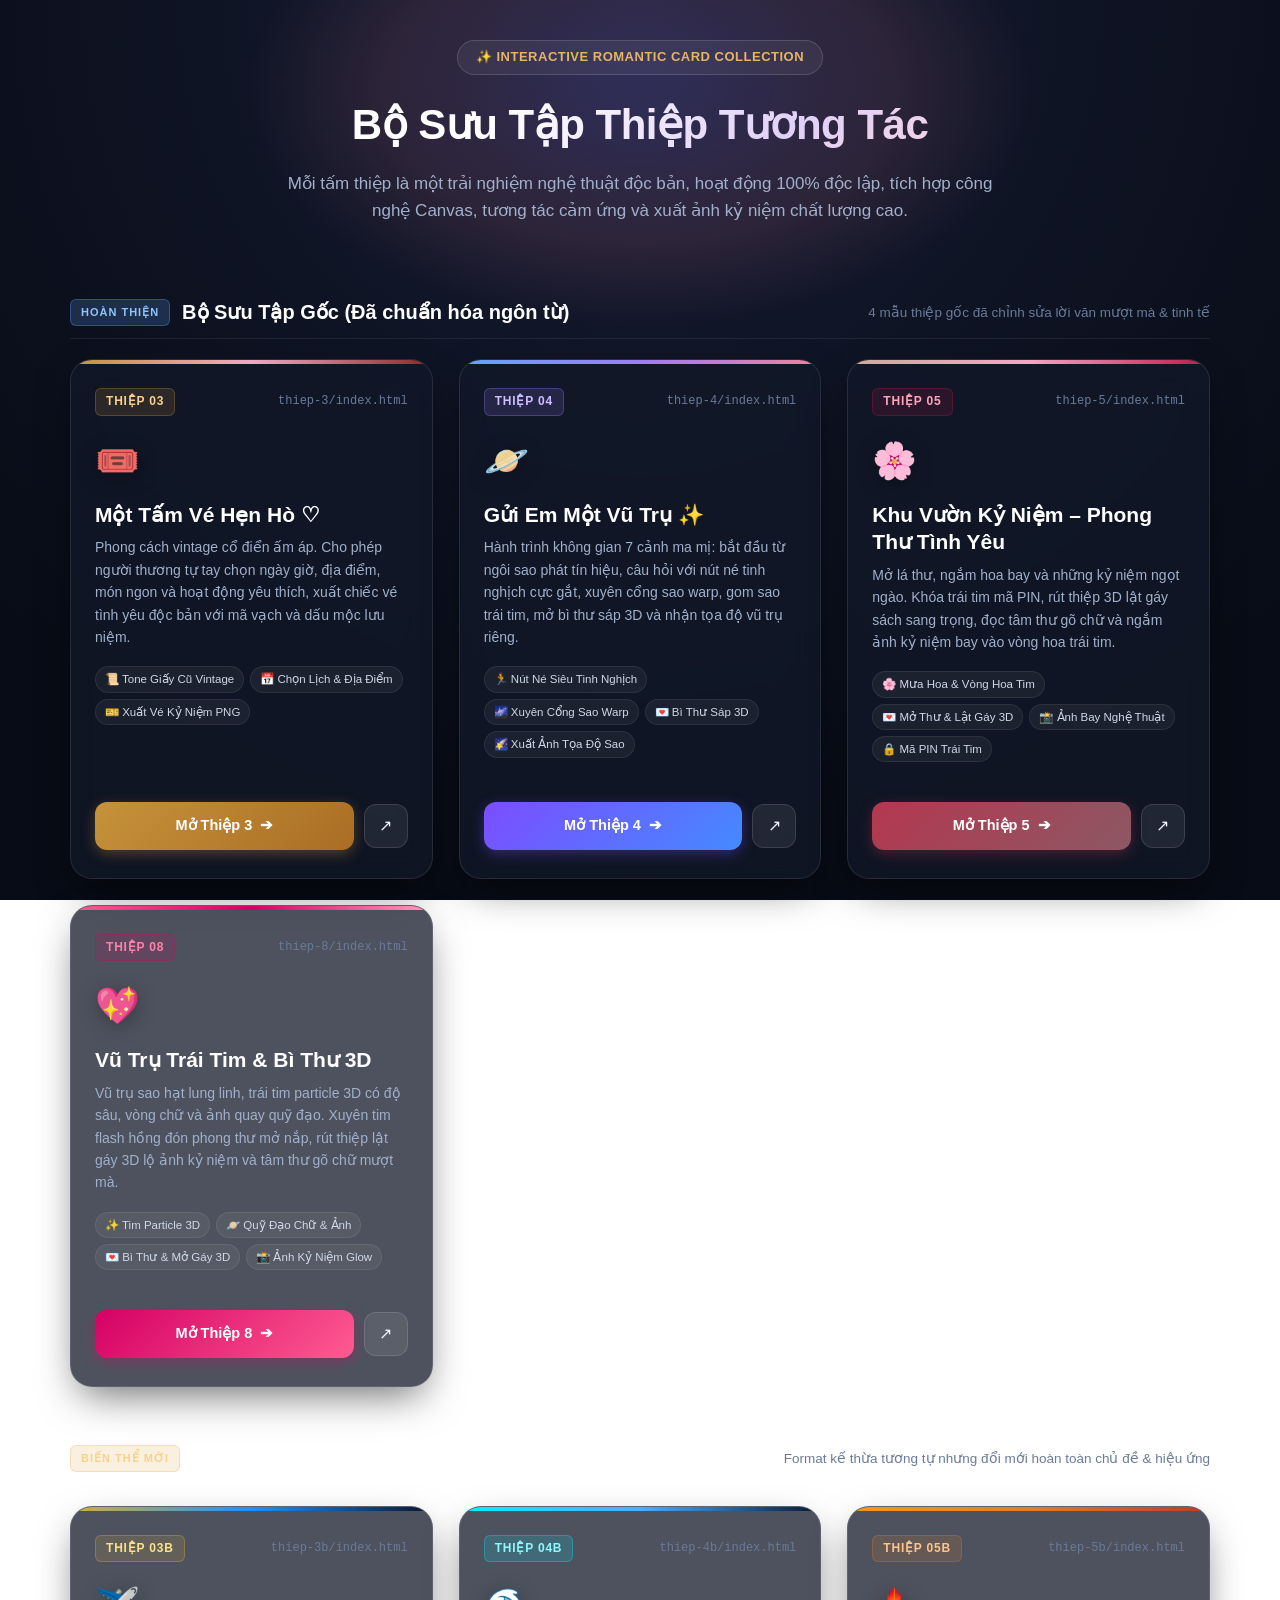
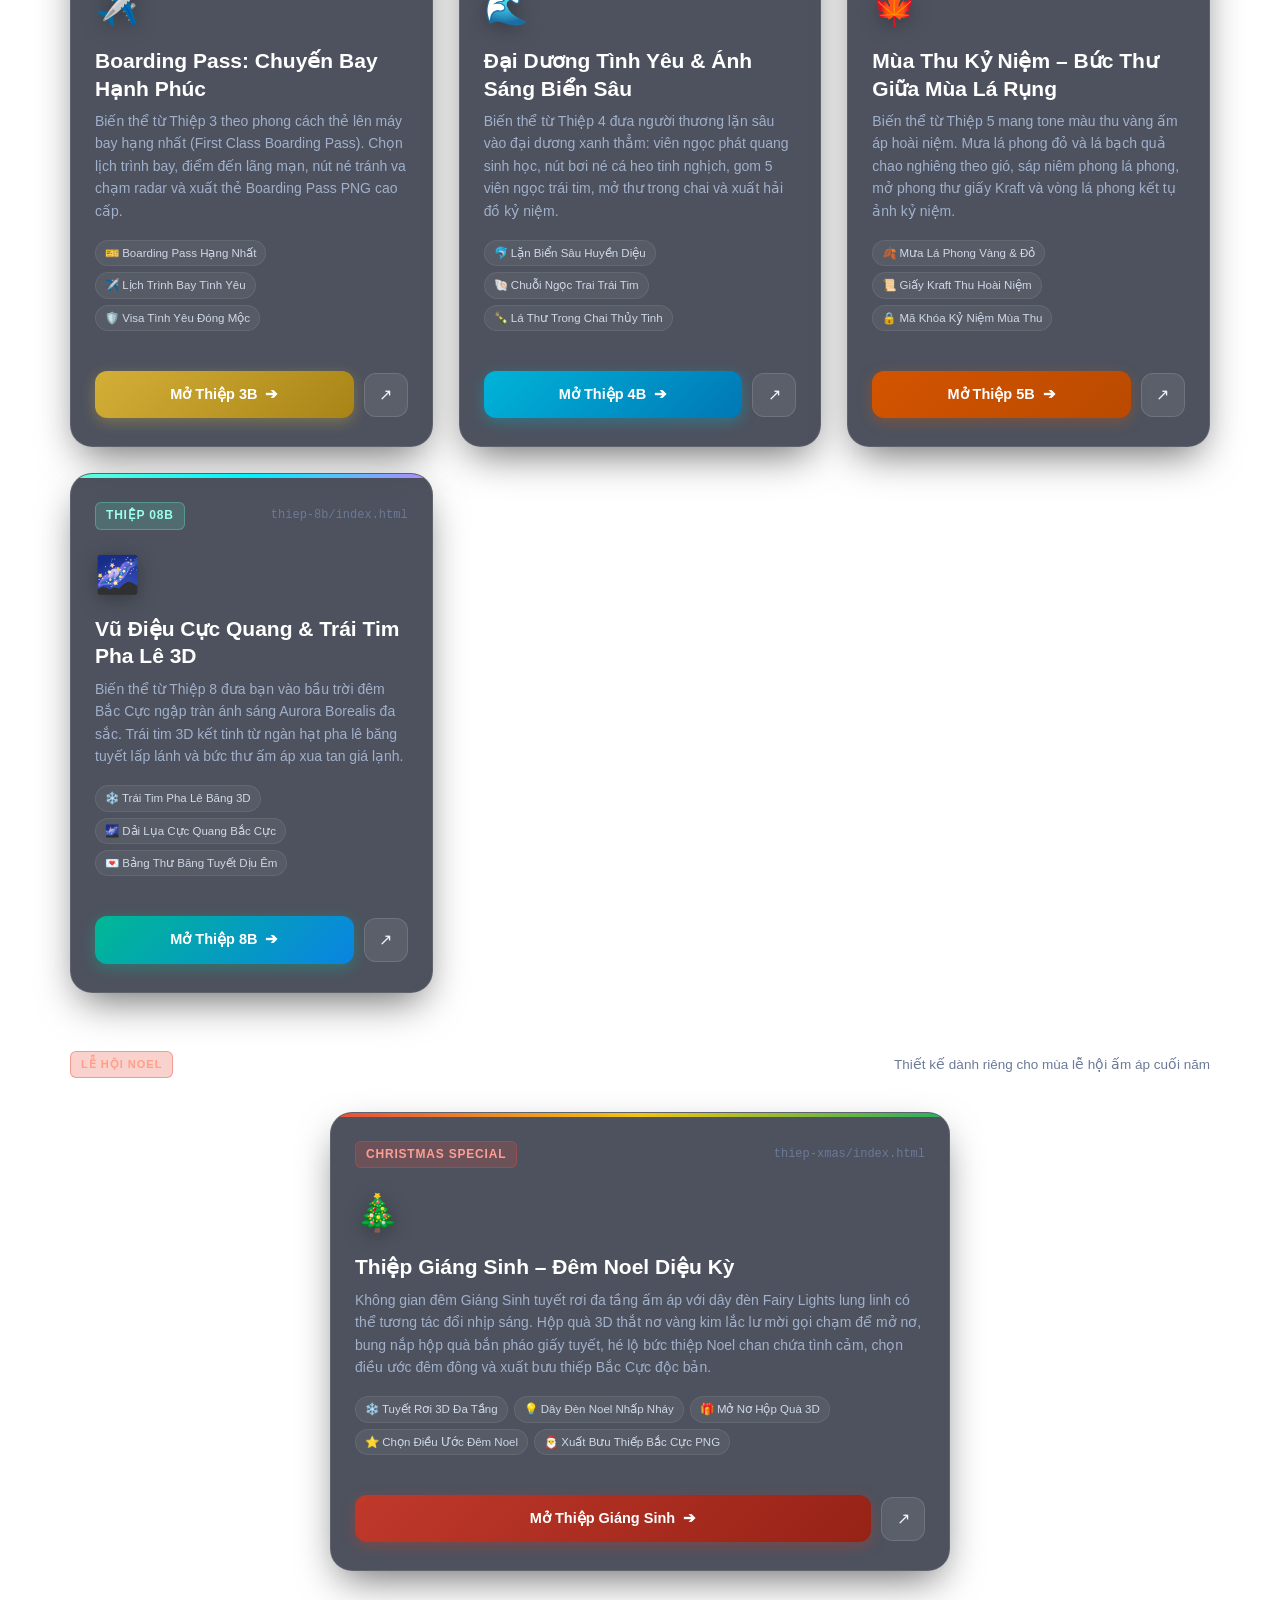
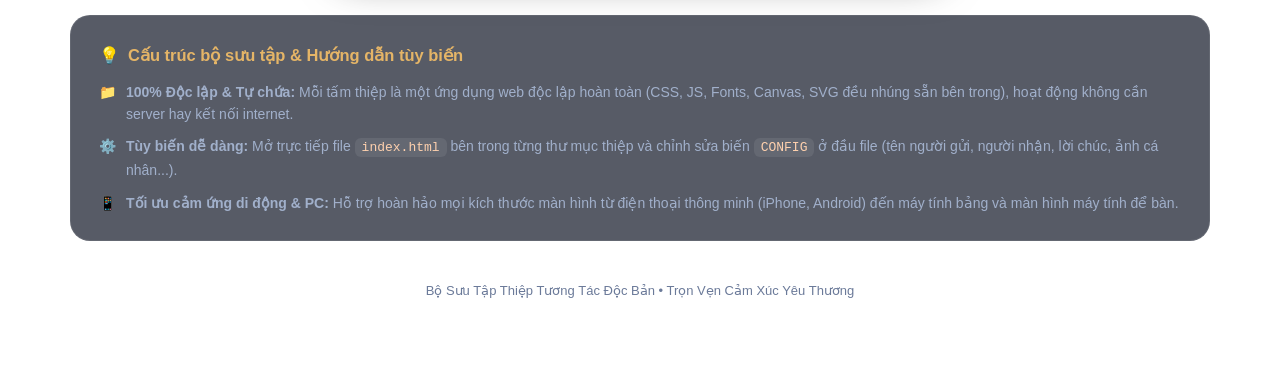
==== commit d8d4d299: "feat: hoan thien noi dung cac thiep, them 4 ban bien the chu de moi va thiep Giang Sinh" ====
--- a/thiep-3/index.html
+++ b/thiep-3/index.html
@@ -3,44 +3,12 @@
 <head>
   <meta charset="UTF-8">
   <meta name="viewport" content="width=device-width, initial-scale=1.0, viewport-fit=cover">
-  <meta name="theme-color" content="#FAF4E2">
-  <meta name="description" content="Một tấm vé hẹn hò lãng mạn dành riêng cho người thương">
-  <title>Một Tấm Vé Hẹn Hò ♡</title>
+  <meta name="theme-color" content="#0d111e">
+  <meta name="description" content="Bộ sưu tập thiệp tương tác lãng mạn & đa chủ đề — Hoàn thiện chuẩn ngôn từ, các bản biến thể độc đáo và phiên bản Giáng Sinh đặc biệt">
+  <title>Bộ Sưu Tập Thiệp Tương Tác 💖✨</title>
 
   <style>
-    /* ====================================================
-       1. EMBEDDED FONTS & TOKENS
-       ==================================================== */
-    @font-face {
-      font-family: 'Dancing Script';
-      src: url([data-uri]) format('truetype');
-      font-weight: 400 700;
-      font-style: normal;
-      font-display: swap;
-    }
-
-    :root {
-      --ink: #504735;
-      --muted: #A18C70;
-      --caramel: #AA713D;
-      --caramel-hover: #946032;
-      --caramel-active: #7E4F25;
-      --paper: #F3ECE2;
-      --paper-light: #FBF8F2;
-      --border: #DCCEBC;
-      --border-dark: #C5B29B;
-      --white-frame: #FFFEFA;
-      --pink: #E9ADA6;
-      --pink-soft: #FDECE9;
-      --shadow-card: 0 28px 48px rgba(105, 77, 39, 0.17), 0 2px 6px rgba(105, 77, 39, 0.06);
-      --shadow-sm: 0 6px 16px rgba(105, 77, 39, 0.08);
-      --font-script: 'Dancing Script', 'Segoe Script', 'Segoe Print', cursive;
-      --font-ui: system-ui, -apple-system, 'Segoe UI', Roboto, Helvetica, Arial, sans-serif;
-    }
-
-    /* ====================================================
-       2. RESET & GLOBAL LAYOUT
-       ==================================================== */
+    /* CSS RESET & VARIABLES */
     *, *::before, *::after {
       box-sizing: border-box;
       margin: 0;
@@ -48,2605 +16,697 @@
       -webkit-tap-highlight-color: transparent;
     }
 
-    html {
-      color-scheme: light;
-      font-family: var(--font-ui);
-      background-color: #EADBBB;
+    :root {
+      --bg-dark: #080c16;
+      --card-bg: rgba(18, 24, 40, 0.75);
+      --card-border: rgba(255, 255, 255, 0.1);
+      --text-main: #f0f4fc;
+      --text-sub: #a1b0cb;
+      --text-muted: #6b7a99;
+      --accent-gold: #e5b567;
+      --accent-rose: #f1829d;
+      --accent-blue: #63a4ff;
+      --accent-purple: #9d7cf7;
+      --accent-green: #2ecc71;
+      --accent-cyan: #00f2fe;
+      --accent-xmas: #e74c3c;
+      --shadow-ambient: 0 16px 40px -10px rgba(0, 0, 0, 0.6);
     }
 
     body {
+      font-family: -apple-system, BlinkMacSystemFont, "Segoe UI", Roboto, "Helvetica Neue", Arial, sans-serif;
+      background: radial-gradient(circle at 50% 0%, #161c33 0%, #080c16 80%);
+      background-attachment: fixed;
+      color: var(--text-main);
       min-height: 100vh;
-      min-height: 100svh;
-      margin: 0;
-      padding: 0;
-      color: var(--ink);
-      background: radial-gradient(circle at 50% 18%, #FAF4E2 0%, #F0E3CB 45%, #EADBBB 75%, #D9C5A1 100%);
-      background-attachment: fixed;
       display: flex;
       flex-direction: column;
       align-items: center;
-      justify-content: flex-start;
-      overflow-x: hidden;
-      overflow-y: auto;
+      padding: 40px 20px 70px;
+      line-height: 1.6;
+      -webkit-font-smoothing: antialiased;
+    }
+
+    /* Ambient Lighting */
+    .ambient-glow {
+      position: fixed;
+      top: -150px;
+      left: 50%;
+      transform: translateX(-50%);
+      width: 800px;
+      height: 480px;
+      background: radial-gradient(ellipse, rgba(157, 124, 247, 0.2) 0%, rgba(241, 130, 157, 0.12) 45%, transparent 70%);
+      pointer-events: none;
+      z-index: 0;
+    }
+
+    .container {
+      max-width: 1140px;
+      width: 100%;
+      z-index: 1;
+      display: flex;
+      flex-direction: column;
+      align-items: center;
+    }
+
+    /* HEADER */
+    header {
+      text-align: center;
+      margin-bottom: 36px;
+    }
+
+    .badge-collection {
+      display: inline-flex;
+      align-items: center;
+      gap: 6px;
+      padding: 6px 18px;
+      background: rgba(255, 255, 255, 0.06);
+      border: 1px solid rgba(255, 255, 255, 0.14);
+      border-radius: 999px;
+      font-size: 13px;
+      font-weight: 600;
+      color: #e5b567;
+      margin-bottom: 16px;
+      letter-spacing: 0.5px;
+      text-transform: uppercase;
+    }
+
+    h1 {
+      font-size: clamp(28px, 5vw, 42px);
+      font-weight: 800;
+      letter-spacing: -0.5px;
+      background: linear-gradient(135deg, #ffffff 30%, #e0d0f8 70%, #fbd5df 100%);
+      -webkit-background-clip: text;
+      -webkit-text-fill-color: transparent;
+      margin-bottom: 12px;
+    }
+
+    .subtitle {
+      font-size: clamp(15px, 2.5vw, 17px);
+      color: var(--text-sub);
+      max-width: 720px;
+      margin: 0 auto;
+    }
+
+    /* SECTION HEADERS */
+    .section-title-wrap {
+      width: 100%;
+      display: flex;
+      align-items: center;
+      gap: 12px;
+      margin: 36px 0 20px;
+      padding-bottom: 10px;
+      border-bottom: 1px solid rgba(255, 255, 255, 0.08);
+    }
+
+    .section-badge {
+      font-size: 11px;
+      font-weight: 800;
+      padding: 4px 10px;
+      border-radius: 6px;
+      text-transform: uppercase;
+      letter-spacing: 1px;
+    }
+
+    .badge-orig { background: rgba(99, 164, 255, 0.2); color: #8ec5fc; border: 1px solid rgba(99, 164, 255, 0.3); }
+    .badge-var { background: rgba(229, 181, 103, 0.2); color: #f7d28b; border: 1px solid rgba(229, 181, 103, 0.3); }
+    .badge-xmas { background: rgba(231, 76, 60, 0.25); color: #ff9f89; border: 1px solid rgba(231, 76, 60, 0.4); }
+
+    .section-title {
+      font-size: 20px;
+      font-weight: 700;
+      color: #ffffff;
+    }
+
+    .section-desc {
+      font-size: 13.5px;
+      color: var(--text-muted);
+      margin-left: auto;
+    }
+
+    /* CARDS GRID */
+    .cards-grid {
+      display: grid;
+      grid-template-columns: repeat(auto-fill, minmax(320px, 1fr));
+      gap: 26px;
+      width: 100%;
+      margin-bottom: 20px;
+    }
+
+    /* CARD ITEM */
+    .card-item {
       position: relative;
-    }
-
-    /* Paper grain texture overlay (pointer-events none) */
-    .paper-grain {
-      position: fixed;
-      inset: 0;
-      width: 100%;
-      height: 100%;
-      pointer-events: none;
-      z-index: 990;
-      opacity: 0.035;
-      mix-blend-mode: multiply;
-    }
-
-    /* Stage shell */
-    .stage {
-      width: 100%;
-      max-width: 460px;
-      min-height: 100vh;
-      min-height: 100svh;
-      padding: calc(24px + env(safe-area-inset-top, 0px)) 20px calc(24px + env(safe-area-inset-bottom, 0px));
+      background: var(--card-bg);
+      border: 1px solid var(--card-border);
+      border-radius: 22px;
+      padding: 28px 24px;
       display: flex;
       flex-direction: column;
-      align-items: center;
-      justify-content: center;
-      position: relative;
-      z-index: 10;
-    }
-
-    /* Step root container */
-    .step-container {
-      width: 100%;
-      display: flex;
-      flex-direction: column;
-      align-items: center;
-      justify-content: center;
-      position: relative;
-    }
-
-    /* ====================================================
-       3. TYPOGRAPHY
-       ==================================================== */
-    .script-font {
-      font-family: var(--font-script);
-    }
-
-    .eyebrow {
-      font-family: var(--font-script);
-      font-size: 18px;
-      color: var(--muted);
-      text-align: center;
-      margin-bottom: 6px;
-      font-weight: 500;
-    }
-
-    .title-intro {
-      font-family: var(--font-script);
-      font-size: clamp(29px, 7.5vw, 38px);
-      line-height: 1.1;
+      justify-content: space-between;
+      box-shadow: var(--shadow-ambient);
+      backdrop-filter: blur(14px);
+      -webkit-backdrop-filter: blur(14px);
+      transition: transform 0.25s ease, border-color 0.25s ease, box-shadow 0.25s ease;
+      overflow: hidden;
+    }
+
+    .card-item:hover {
+      transform: translateY(-5px);
+      border-color: rgba(255, 255, 255, 0.26);
+      box-shadow: 0 20px 45px -8px rgba(0, 0, 0, 0.7);
+    }
+
+    /* Theme Accent Line */
+    .card-item::before {
+      content: "";
+      position: absolute;
+      top: 0;
+      left: 0;
+      right: 0;
+      height: 4px;
+    }
+
+    .theme-thiep3::before { background: linear-gradient(90deg, #c6923b, #f1a8c1, #8a2828); }
+    .theme-thiep3b::before { background: linear-gradient(90deg, #d4af37, #1e90ff, #0b1329); }
+    .theme-thiep4::before { background: linear-gradient(90deg, #63a4ff, #9d7cf7, #f1829d); }
+    .theme-thiep4b::before { background: linear-gradient(90deg, #00f2fe, #4facfe, #051833); }
+    .theme-thiep5::before { background: linear-gradient(90deg, #c9ac9d, #f8a5c2, #bc1948); }
+    .theme-thiep5b::before { background: linear-gradient(90deg, #f39c12, #e67e22, #c0392b); }
+    .theme-thiep8::before { background: linear-gradient(90deg, #ff5b91, #d50065, #ff9dbc); }
+    .theme-thiep8b::before { background: linear-gradient(90deg, #64ffda, #00f2fe, #b388ff); }
+    .theme-xmas::before { background: linear-gradient(90deg, #e74c3c, #f1c40f, #27ae60); }
+
+    /* Card Top */
+    .card-top {
+      margin-bottom: 20px;
+    }
+
+    .card-meta {
+      display: flex;
+      justify-content: space-between;
+      align-items: center;
+      margin-bottom: 16px;
+    }
+
+    .card-number {
+      font-size: 12px;
       font-weight: 700;
-      color: var(--ink);
-      text-align: center;
-      margin-bottom: 24px;
-    }
-
-    .title-card {
-      font-family: var(--font-script);
-      font-size: clamp(32px, 8vw, 38px);
-      line-height: 1.08;
+      letter-spacing: 0.8px;
+      padding: 3px 10px;
+      border-radius: 6px;
+      text-transform: uppercase;
+    }
+
+    .theme-thiep3 .card-number { background: rgba(198, 146, 59, 0.15); color: #f7d28b; border: 1px solid rgba(198, 146, 59, 0.3); }
+    .theme-thiep3b .card-number { background: rgba(212, 175, 55, 0.15); color: #fce18d; border: 1px solid rgba(212, 175, 55, 0.35); }
+    .theme-thiep4 .card-number { background: rgba(157, 124, 247, 0.15); color: #cfbeff; border: 1px solid rgba(157, 124, 247, 0.3); }
+    .theme-thiep4b .card-number { background: rgba(0, 242, 254, 0.15); color: #8ef7ff; border: 1px solid rgba(0, 242, 254, 0.3); }
+    .theme-thiep5 .card-number { background: rgba(188, 25, 72, 0.15); color: #fca5bb; border: 1px solid rgba(188, 25, 72, 0.3); }
+    .theme-thiep5b .card-number { background: rgba(230, 126, 34, 0.15); color: #fbc58d; border: 1px solid rgba(230, 126, 34, 0.3); }
+    .theme-thiep8 .card-number { background: rgba(213, 0, 101, 0.15); color: #ff82ab; border: 1px solid rgba(213, 0, 101, 0.3); }
+    .theme-thiep8b .card-number { background: rgba(100, 255, 218, 0.15); color: #9cffea; border: 1px solid rgba(100, 255, 218, 0.3); }
+    .theme-xmas .card-number { background: rgba(231, 76, 60, 0.2); color: #ff9e93; border: 1px solid rgba(231, 76, 60, 0.35); }
+
+    .card-folder {
+      font-size: 12px;
+      color: var(--text-muted);
+      font-family: ui-monospace, SFMono-Regular, Consolas, monospace;
+    }
+
+    .card-icon {
+      font-size: 36px;
+      margin-bottom: 12px;
+      display: inline-block;
+      filter: drop-shadow(0 4px 10px rgba(0, 0, 0, 0.3));
+    }
+
+    .card-title {
+      font-size: 21px;
       font-weight: 700;
-      color: var(--ink);
-      text-align: center;
-      margin-bottom: 16px;
-    }
-
-    /* ====================================================
-       4. CARDS & CONTAINERS
-       ==================================================== */
-    .card-paper {
-      width: min(80vw, 340px);
-      background: var(--paper);
-      background-image: repeating-linear-gradient(180deg, rgba(80, 71, 53, 0.016) 0px, rgba(80, 71, 53, 0.016) 1px, transparent 1px, transparent 4px);
-      border-radius: 18px;
-      border: 1px solid var(--border);
-      box-shadow: var(--shadow-card);
-      padding: 26px 22px;
-      box-sizing: border-box;
-      position: relative;
-      display: flex;
-      flex-direction: column;
-      align-items: center;
-    }
-
-    .card-paper-long {
-      width: min(76vw, 320px);
-      padding: 24px 20px 32px 20px;
-    }
-
-    /* ====================================================
-       5. BUTTONS & CONTROLS
-       ==================================================== */
-    .btn {
+      color: #ffffff;
+      margin-bottom: 8px;
+      line-height: 1.3;
+    }
+
+    .card-desc {
+      font-size: 14px;
+      color: var(--text-sub);
+      line-height: 1.6;
+      margin-bottom: 18px;
+    }
+
+    /* Feature Pills */
+    .pills-list {
+      display: flex;
+      flex-wrap: wrap;
+      gap: 6px;
+      margin-bottom: 20px;
+    }
+
+    .pill {
+      font-size: 11.5px;
+      padding: 3px 9px;
+      border-radius: 999px;
+      background: rgba(255, 255, 255, 0.05);
+      border: 1px solid rgba(255, 255, 255, 0.08);
+      color: #cfd8e8;
+    }
+
+    /* Actions */
+    .card-actions {
+      display: flex;
+      gap: 10px;
+      align-items: center;
+      margin-top: auto;
+    }
+
+    .btn-launch {
+      flex: 1;
       display: inline-flex;
       align-items: center;
       justify-content: center;
       gap: 8px;
-      font-family: var(--font-ui);
-      font-size: 15px;
-      font-weight: 700;
-      border-radius: 28px;
-      cursor: pointer;
-      border: none;
-      outline: none;
-      text-decoration: none;
-      transition: transform 140ms ease, background-color 140ms ease, box-shadow 140ms ease, border-color 140ms ease;
-      touch-action: manipulation;
-    }
-
-    .btn:active {
-      transform: scale(0.97);
-    }
-
-    .btn:focus-visible {
-      outline: 2px solid var(--caramel);
-      outline-offset: 3px;
-    }
-
-    .btn-caramel {
-      background-color: var(--caramel);
-      color: #FFFFFF;
-      box-shadow: 0 4px 14px rgba(170, 113, 61, 0.35);
-    }
-
-    .btn-caramel:hover {
-      background-color: var(--caramel-hover);
-      box-shadow: 0 6px 18px rgba(170, 113, 61, 0.45);
-    }
-
-    .btn-secondary {
-      background-color: var(--paper-light);
-      color: var(--ink);
-      border: 1px solid var(--border);
-      box-shadow: 0 2px 8px rgba(105, 77, 39, 0.06);
-    }
-
-    .btn-secondary:hover {
-      background-color: #FFFFFF;
-      border-color: var(--border-dark);
-    }
-
-    .btn-outline {
-      background-color: transparent;
-      color: var(--caramel);
-      border: 1.5px solid var(--caramel);
-    }
-
-    .btn-outline:hover {
-      background-color: rgba(170, 113, 61, 0.06);
-    }
-
-    .btn-text {
-      background: transparent;
-      border: none;
-      color: var(--muted);
-      font-size: 13.5px;
-      font-weight: 500;
-      text-decoration: underline;
-      cursor: pointer;
-      padding: 6px 12px;
-    }
-
-    .btn-text:hover {
-      color: var(--ink);
-    }
-
-    /* ====================================================
-       6. SCENE 0: MÁY ẢNH (INTRO)
-       ==================================================== */
-    .intro-scene {
-      width: 100%;
-      display: flex;
-      flex-direction: column;
-      align-items: center;
-      text-align: center;
-    }
-
-    .camera-box {
-      width: min(82vw, 310px);
-      height: min(80vw, 290px);
-      display: flex;
-      align-items: center;
-      justify-content: center;
-      margin: 10px 0 32px 0;
-      position: relative;
-      animation: cameraFloat 4.8s ease-in-out infinite;
-      transition: transform 160ms cubic-bezier(0.2, 0.8, 0.3, 1);
-    }
-
-    .camera-img {
-      max-width: 100%;
-      max-height: 100%;
-      object-fit: contain;
-      mix-blend-mode: multiply;
-      filter: drop-shadow(0 16px 22px rgba(105, 77, 39, 0.22));
-    }
-
-    @keyframes cameraFloat {
-      0%, 100% {
-        transform: translateY(0px) rotate(0deg);
-      }
-      50% {
-        transform: translateY(-5px) rotate(0.4deg);
-      }
-    }
-
-    .flash-overlay {
-      position: fixed;
-      inset: 0;
-      background-color: #FAF4E2;
-      opacity: 0;
-      pointer-events: none;
-      z-index: 1000;
-      transition: opacity 120ms ease;
-    }
-
-    .flash-overlay.active {
-      opacity: 0.35;
-    }
-
-    /* ====================================================
-       7. SCENE 1: POLAROID CÒN THIẾU EM (PRINTING)
-       ==================================================== */
-    .polaroid-card {
-      width: min(86vw, 340px);
-      background: var(--white-frame);
-      padding: 18px 18px 26px 18px;
-      border-radius: 4px;
-      box-shadow: 0 24px 44px rgba(105, 77, 39, 0.22), 0 2px 6px rgba(0,0,0,0.04);
-      display: flex;
-      flex-direction: column;
-      align-items: center;
-      cursor: pointer;
-      user-select: none;
-    }
-
-    .polaroid-inner {
-      width: 100%;
-      height: 270px;
-      background-color: #EDE5DB;
-      border: 1.5px dashed rgba(161, 140, 112, 0.5);
-      border-radius: 2px;
-      position: relative;
-      display: flex;
-      flex-direction: column;
-      align-items: center;
-      justify-content: center;
-      overflow: hidden;
-      box-sizing: border-box;
-      padding: 20px;
-    }
-
-    .polaroid-qmark {
-      position: absolute;
-      top: 14px;
-      right: 14px;
-      width: 26px;
-      height: 26px;
-      border: 1.5px dashed var(--muted);
-      border-radius: 50%;
-      display: flex;
-      align-items: center;
-      justify-content: center;
-      font-family: var(--font-ui);
-      font-weight: 700;
-      font-size: 13px;
-      color: var(--muted);
-    }
-
-    .polaroid-illustration {
-      width: 72px;
-      height: 64px;
-      stroke: var(--muted);
-      stroke-width: 1.6;
-      fill: none;
-      margin-bottom: 28px;
-    }
-
-    .polaroid-caption-inner {
-      font-family: var(--font-script);
-      font-size: 20px;
-      line-height: 1.25;
-      color: var(--ink);
-      font-weight: 600;
-      text-align: center;
-      position: absolute;
-      bottom: 18px;
-    }
-
-    .polaroid-caption-outer {
-      font-family: var(--font-script);
-      font-size: 21px;
-      line-height: 1.3;
-      color: var(--caramel);
-      font-weight: 700;
-      text-align: center;
-      margin-top: 20px;
-      padding: 0 10px;
-    }
-
-    /* ====================================================
-       8. SCENE 2: LỜI MỜI (INVITATION)
-       ==================================================== */
-    .couple-polaroid {
-      width: 140px;
-      background: var(--white-frame);
-      padding: 8px 8px 18px 8px;
-      border-radius: 3px;
-      box-shadow: 0 10px 20px rgba(105, 77, 39, 0.16);
-      transform: rotate(-3.5deg);
-      margin-bottom: 18px;
-      transition: transform 300ms ease;
-    }
-
-    .couple-polaroid:hover {
-      transform: rotate(-1deg) scale(1.03);
-    }
-
-    .couple-img {
-      width: 100%;
-      height: 125px;
-      object-fit: cover;
-      display: block;
-      border-radius: 2px;
-    }
-
-    .playful-hint {
-      font-family: var(--font-script);
-      font-size: 18px;
-      line-height: 1.35;
-      color: var(--muted);
-      min-height: 26px;
-      text-align: center;
-      margin-bottom: 18px;
-      padding: 0 10px;
-      transition: opacity 200ms ease;
-    }
-
-    .btn-agree {
-      width: 82%;
-      height: 60px;
-      font-size: 17px;
-      margin-bottom: 14px;
-      z-index: 5;
-    }
-
-    .playful-zone {
-      width: 100%;
-      height: 130px;
-      display: flex;
-      align-items: center;
-      justify-content: center;
-      position: relative;
-      touch-action: none;
-    }
-
-    .btn-think {
-      height: 46px;
-      padding: 0 20px;
-      font-size: 14px;
-      position: relative;
-      cursor: pointer;
-      z-index: 4;
-      white-space: nowrap;
-      user-select: none;
-      transition: transform 160ms cubic-bezier(0.18, 0.89, 0.32, 1.28), background-color 140ms ease;
-    }
-
-    /* ====================================================
-       9. SCENE 3: YEAY
-       ==================================================== */
-    .yeay-box {
-      display: flex;
-      flex-direction: column;
-      align-items: center;
-      justify-content: center;
-      text-align: center;
-      padding: 40px 20px;
-    }
-
-    .yeay-title {
-      font-family: var(--font-script);
-      font-size: clamp(52px, 14vw, 68px);
-      line-height: 1.05;
-      font-weight: 700;
-      color: var(--caramel);
-      margin-bottom: 12px;
-    }
-
-    .yeay-sub {
-      font-family: var(--font-script);
-      font-size: clamp(23px, 6vw, 28px);
-      color: var(--ink);
-    }
-
-    .heart-particle {
-      position: absolute;
-      pointer-events: none;
-      font-size: 20px;
-      color: var(--pink);
-      animation: floatHeart 1.6s ease-out forwards;
-      z-index: 20;
-    }
-
-    @keyframes floatHeart {
-      0% {
-        opacity: 0;
-        transform: translate(0, 0) scale(0.6);
-      }
-      20% {
-        opacity: 1;
-        transform: translate(var(--tx, 0), -20px) scale(1);
-      }
-      100% {
-        opacity: 0;
-        transform: translate(calc(var(--tx, 0) * 1.5), -90px) scale(1.2);
-      }
-    }
-
-    /* ====================================================
-       10. SCENE 4: LÝ DO MUỐN HẸN HÒ (REASONS)
-       ==================================================== */
-    .collage-container {
-      width: min(80vw, 290px);
-      height: 160px;
-      display: flex;
-      align-items: center;
-      justify-content: center;
-      margin-bottom: 16px;
-      position: relative;
-    }
-
-    .collage-img {
-      max-width: 100%;
-      max-height: 100%;
-      object-fit: contain;
-      filter: drop-shadow(0 12px 20px rgba(105, 77, 39, 0.16));
-    }
-
-    .reason-text {
-      font-family: var(--font-script);
-      font-size: 20px;
-      line-height: 1.5;
-      color: var(--ink);
-      text-align: center;
-      margin-bottom: 24px;
-      padding: 0 4px;
-    }
-
-    /* ====================================================
-       11. SCENE 5: CHỌN THỜI GIAN (AVAILABILITY)
-       ==================================================== */
-    .form-group {
-      width: 100%;
-      display: flex;
-      flex-direction: column;
-      gap: 12px;
-      margin-bottom: 20px;
-    }
-
-    .input-box {
-      width: 100%;
-      height: 56px;
-      background-color: var(--paper-light);
-      border: 1px solid var(--border);
-      border-radius: 14px;
-      display: flex;
-      align-items: center;
-      padding: 0 16px;
-      gap: 12px;
-      position: relative;
-      cursor: pointer;
-      box-sizing: border-box;
-      transition: border-color 160ms ease, box-shadow 160ms ease;
-    }
-
-    .input-box:focus-within, .input-box.active {
-      border-color: var(--caramel);
-      box-shadow: 0 0 0 2px rgba(170, 113, 61, 0.2);
-    }
-
-    .input-box svg {
-      width: 22px;
-      height: 22px;
-      stroke: var(--caramel);
-      flex-shrink: 0;
-    }
-
-    .input-display {
-      font-family: var(--font-ui);
-      font-size: 15px;
-      color: var(--ink);
-      font-weight: 500;
-      flex-grow: 1;
-    }
-
-    .input-display.placeholder {
-      color: var(--muted);
-    }
-
-    .native-hidden-input {
-      position: absolute;
-      inset: 0;
-      width: 100%;
-      height: 100%;
-      opacity: 0;
-      cursor: pointer;
-    }
-
-    .periods-list {
-      width: 100%;
-      display: flex;
-      flex-direction: column;
-      align-items: center;
-      gap: 10px;
-      margin: 8px 0;
-    }
-
-    .pill-period {
-      min-width: 160px;
-      height: 44px;
-      padding: 0 24px;
-      border-radius: 22px;
-      border: 1px solid var(--border);
-      background-color: var(--paper-light);
-      color: var(--ink);
-      font-family: var(--font-ui);
+      padding: 12px 18px;
+      border-radius: 12px;
       font-size: 14.5px;
       font-weight: 600;
+      text-decoration: none;
+      cursor: pointer;
+      transition: all 0.2s ease;
+      color: #ffffff;
+    }
+
+    .theme-thiep3 .btn-launch { background: linear-gradient(135deg, #c6923b 0%, #aa6d24 100%); box-shadow: 0 4px 14px rgba(198, 146, 59, 0.35); }
+    .theme-thiep3b .btn-launch { background: linear-gradient(135deg, #d4af37 0%, #a88417 100%); box-shadow: 0 4px 14px rgba(212, 175, 55, 0.35); }
+    .theme-thiep4 .btn-launch { background: linear-gradient(135deg, #7c4dff 0%, #448aff 100%); box-shadow: 0 4px 14px rgba(124, 77, 255, 0.35); }
+    .theme-thiep4b .btn-launch { background: linear-gradient(135deg, #00b4d8 0%, #0077b6 100%); box-shadow: 0 4px 14px rgba(0, 180, 216, 0.35); }
+    .theme-thiep5 .btn-launch { background: linear-gradient(135deg, #b43750 0%, #8c5863 100%); box-shadow: 0 4px 14px rgba(180, 55, 80, 0.35); }
+    .theme-thiep5b .btn-launch { background: linear-gradient(135deg, #d35400 0%, #ba4a00 100%); box-shadow: 0 4px 14px rgba(211, 84, 0, 0.35); }
+    .theme-thiep8 .btn-launch { background: linear-gradient(135deg, #d50065 0%, #ff5b91 100%); box-shadow: 0 4px 14px rgba(213, 0, 101, 0.35); }
+    .theme-thiep8b .btn-launch { background: linear-gradient(135deg, #00b894 0%, #0984e3 100%); box-shadow: 0 4px 14px rgba(0, 184, 148, 0.35); }
+    .theme-xmas .btn-launch { background: linear-gradient(135deg, #c0392b 0%, #962216 100%); box-shadow: 0 4px 14px rgba(192, 57, 43, 0.4); }
+
+    .btn-launch:hover {
+      filter: brightness(1.1);
+      transform: translateY(-1px);
+    }
+
+    .btn-external {
       display: inline-flex;
       align-items: center;
       justify-content: center;
-      cursor: pointer;
-      transition: all 140ms ease;
-      touch-action: manipulation;
-    }
-
-    .pill-period:hover {
-      background-color: #FFFFFF;
-      border-color: var(--border-dark);
-    }
-
-    .pill-period.active {
-      background-color: var(--caramel);
-      color: #FFFFFF;
-      border-color: var(--caramel);
-      box-shadow: 0 4px 12px rgba(170, 113, 61, 0.28);
-    }
-
-    .date-warning {
-      font-size: 12.5px;
-      color: #D9534F;
+      width: 44px;
+      height: 44px;
+      border-radius: 12px;
+      background: rgba(255, 255, 255, 0.08);
+      border: 1px solid rgba(255, 255, 255, 0.12);
+      color: var(--text-main);
+      text-decoration: none;
+      font-size: 16px;
+      transition: background 0.2s, border-color 0.2s;
+    }
+
+    .btn-external:hover {
+      background: rgba(255, 255, 255, 0.16);
+      border-color: rgba(255, 255, 255, 0.25);
+    }
+
+    /* GUIDE BOX */
+    .guide-box {
+      width: 100%;
+      background: rgba(16, 22, 38, 0.7);
+      border: 1px solid rgba(255, 255, 255, 0.08);
+      border-radius: 20px;
+      padding: 26px 28px;
+      margin-top: 24px;
+    }
+
+    .guide-title {
+      font-size: 16.5px;
+      font-weight: 700;
+      color: #e5b567;
+      margin-bottom: 12px;
+      display: flex;
+      align-items: center;
+      gap: 8px;
+    }
+
+    .guide-list {
+      list-style: none;
+      display: flex;
+      flex-direction: column;
+      gap: 10px;
+      font-size: 14px;
+      color: var(--text-sub);
+    }
+
+    .guide-list li {
+      display: flex;
+      align-items: flex-start;
+      gap: 10px;
+    }
+
+    .guide-list code {
+      background: rgba(255, 255, 255, 0.08);
+      padding: 2px 7px;
+      border-radius: 6px;
+      font-family: ui-monospace, SFMono-Regular, Consolas, monospace;
+      color: #ffd1ae;
+      font-size: 13px;
+    }
+
+    footer {
+      margin-top: 40px;
+      font-size: 13px;
+      color: var(--text-muted);
       text-align: center;
-      margin-top: -6px;
-      display: none;
-    }
-
-    /* ====================================================
-       12. SCENE 6: CHỌN HOẠT ĐỘNG (ACTIVITIES)
-       ==================================================== */
-    .activities-grid {
-      width: 100%;
-      display: grid;
-      grid-template-columns: repeat(3, 1fr);
-      gap: 12px;
-      margin-top: 10px;
-    }
-
-    .activity-card {
-      height: 146px;
-      background-color: var(--paper-light);
-      border: 1px solid var(--border);
-      border-radius: 20px;
-      display: flex;
-      flex-direction: column;
-      align-items: center;
-      justify-content: center;
-      padding: 10px 8px;
-      box-sizing: border-box;
-      cursor: pointer;
-      text-align: center;
-      transition: all 140ms cubic-bezier(0.2, 0.8, 0.3, 1);
-      user-select: none;
-      touch-action: manipulation;
-    }
-
-    .activity-card:hover {
-      background-color: #FFFFFF;
-      transform: translateY(-2px);
-      box-shadow: var(--shadow-sm);
-    }
-
-    .activity-card.active {
-      border: 2px solid var(--caramel);
-      background-color: #FFF9F3;
-      box-shadow: 0 6px 16px rgba(170, 113, 61, 0.22);
-    }
-
-    .activity-icon {
-      width: 52px;
-      height: 52px;
-      display: flex;
-      align-items: center;
-      justify-content: center;
-      margin-bottom: 10px;
-    }
-
-    .activity-icon svg {
-      width: 100%;
-      height: 100%;
-    }
-
-    .activity-label {
-      font-family: var(--font-ui);
-      font-size: 13px;
-      font-weight: 700;
-      line-height: 1.25;
-      color: var(--ink);
-    }
-
-    /* ====================================================
-       13. SCENE 7: LỜI NHẮN (NOTE)
-       ==================================================== */
-    .note-textarea-box {
-      width: 100%;
-      margin: 12px 0 20px 0;
-      position: relative;
-    }
-
-    .note-textarea {
-      width: 100%;
-      height: 128px;
-      background-color: var(--paper-light);
-      border: 1px solid var(--border);
-      border-radius: 16px;
-      padding: 16px;
-      box-sizing: border-box;
-      font-family: var(--font-script);
-      font-size: 21px;
-      line-height: 1.5;
-      color: var(--ink);
-      text-align: center;
-      resize: none;
-      outline: none;
-      transition: border-color 160ms ease, box-shadow 160ms ease;
-    }
-
-    .note-textarea:focus {
-      border-color: var(--caramel);
-      box-shadow: 0 0 0 2px rgba(170, 113, 61, 0.22);
-    }
-
-    .note-textarea::placeholder {
-      font-family: var(--font-script);
-      font-size: 19px;
-      color: var(--muted);
-      opacity: 0.8;
-      text-align: center;
-    }
-
-    .note-counter {
-      font-size: 12px;
-      color: var(--muted);
-      text-align: right;
-      margin-top: 4px;
-    }
-
-    /* ====================================================
-       14. SCENE 8: VÉ HẸN HÒ & THAO TÁC (TICKET)
-       ==================================================== */
-    .ticket-wrapper {
-      width: min(84vw, 340px);
-      filter: drop-shadow(0 24px 38px rgba(105, 77, 39, 0.18));
-      margin-bottom: 24px;
-    }
-
-    .ticket-card {
-      --notch-y: 200px;
-      width: 100%;
-      background-color: #FAF4E2;
-      background-image: repeating-linear-gradient(180deg, rgba(80, 71, 53, 0.016) 0px, rgba(80, 71, 53, 0.016) 1px, transparent 1px, transparent 4px);
-      border-radius: 18px;
-      border: 1px solid rgba(220, 206, 188, 0.85);
-      box-sizing: border-box;
-      padding: 24px 20px 28px 20px;
-      position: relative;
-      display: flex;
-      flex-direction: column;
-      /* Symmetrical semi-circle cutouts */
-      -webkit-mask-image: radial-gradient(circle 14px at 0% var(--notch-y), transparent 13.5px, #000 14px),
-                          radial-gradient(circle 14px at 100% var(--notch-y), transparent 13.5px, #000 14px);
-      -webkit-mask-composite: source-in;
-      mask-image: radial-gradient(circle 14px at 0% var(--notch-y), transparent 13.5px, #000 14px),
-                  radial-gradient(circle 14px at 100% var(--notch-y), transparent 13.5px, #000 14px);
-      mask-composite: intersect;
-    }
-
-    .ticket-header {
-      width: 100%;
-      display: flex;
-      justify-content: space-between;
-      align-items: flex-start;
-      margin-bottom: 12px;
-    }
-
-    .ticket-title-group {
-      display: flex;
-      flex-direction: column;
-      align-items: flex-start;
-    }
-
-    .ticket-badge {
-      font-family: var(--font-ui);
-      font-size: 11px;
-      font-weight: 700;
-      text-transform: uppercase;
-      letter-spacing: 0.18em;
-      color: var(--muted);
-      margin-bottom: 4px;
-    }
-
-    .ticket-main-title {
-      font-family: var(--font-script);
-      font-size: 36px;
-      line-height: 1.05;
-      font-weight: 700;
-      color: var(--ink);
-    }
-
-    .ticket-stamp {
-      width: 54px;
-      height: 54px;
-      border-radius: 50%;
-      border: 1.5px dashed var(--border-dark);
-      background: #FFFDF9;
-      display: flex;
-      align-items: center;
-      justify-content: center;
-      flex-shrink: 0;
-      transform: rotate(6deg);
-    }
-
-    .stamp-heart {
-      width: 28px;
-      height: 28px;
-      fill: var(--pink);
-    }
-
-    .ticket-divider {
-      width: 100%;
-      border: none;
-      border-top: 1.5px dashed #D4C4B0;
-      margin: 12px 0 16px 0;
-    }
-
-    .ticket-rows {
-      width: 100%;
-      display: flex;
-      flex-direction: column;
-      gap: 14px;
-      margin-bottom: 8px;
-    }
-
-    .ticket-row {
-      display: flex;
-      align-items: flex-start;
-      gap: 12px;
-    }
-
-    .ticket-icon-disc {
-      width: 40px;
-      height: 40px;
-      border-radius: 50%;
-      background-color: #FFFDF9;
-      border: 1px solid var(--border);
-      display: flex;
-      align-items: center;
-      justify-content: center;
-      flex-shrink: 0;
-      box-shadow: 0 2px 4px rgba(105, 77, 39, 0.04);
-    }
-
-    .ticket-icon-disc svg {
-      width: 24px;
-      height: 24px;
-    }
-
-    .ticket-row-content {
-      display: flex;
-      flex-direction: column;
-      flex-grow: 1;
-      overflow-wrap: anywhere;
-    }
-
-    .ticket-row-label {
-      font-family: var(--font-ui);
-      font-size: 11px;
-      font-weight: 700;
-      text-transform: uppercase;
-      letter-spacing: 0.16em;
-      color: var(--muted);
-      margin-bottom: 2px;
-    }
-
-    .ticket-row-val {
-      font-family: var(--font-script);
-      font-size: 21px;
-      line-height: 1.35;
-      color: var(--ink);
-      font-weight: 600;
-    }
-
-    .ticket-closing-text {
-      font-family: var(--font-script);
-      font-size: 19px;
-      line-height: 1.5;
-      color: var(--ink);
-      text-align: center;
-      margin: 4px 0 14px 0;
-      padding: 0 6px;
-    }
-
-    .ticket-signature {
-      font-family: var(--font-script);
-      font-size: 18px;
-      color: var(--muted);
-      text-align: center;
-      font-weight: 600;
-    }
-
-    .ticket-actions-group {
-      width: min(84vw, 340px);
-      display: flex;
-      flex-direction: column;
-      align-items: center;
-      gap: 10px;
-    }
-
-    .ticket-hint-guide {
-      font-family: var(--font-ui);
-      font-size: 13.5px;
-      line-height: 1.4;
-      color: var(--muted);
-      text-align: center;
-      margin-bottom: 6px;
-      padding: 0 10px;
-    }
-
-    /* ====================================================
-       15. TRANSITIONS & ANIMATIONS
-       ==================================================== */
-    .fade-slide-enter {
-      animation: sceneEnter 420ms cubic-bezier(0.22, 1, 0.36, 1) forwards;
-    }
-
-    .fade-slide-exit {
-      animation: sceneExit 320ms cubic-bezier(0.4, 0, 1, 1) forwards;
-    }
-
-    @keyframes sceneEnter {
-      0% {
-        opacity: 0;
-        transform: translateY(18px) scale(0.985);
-      }
-      100% {
-        opacity: 1;
-        transform: translateY(0) scale(1);
-      }
-    }
-
-    @keyframes sceneExit {
-      0% {
-        opacity: 1;
-        transform: translateY(0) scale(1);
-      }
-      100% {
-        opacity: 0;
-        transform: translateY(-16px) scale(0.985);
-      }
-    }
-
-    /* ====================================================
-       16. TOAST & MODAL FALLBACK
-       ==================================================== */
-    .toast-container {
-      position: fixed;
-      bottom: calc(28px + env(safe-area-inset-bottom, 0px));
-      left: 50%;
-      transform: translateX(-50%) translateY(20px);
-      background: rgba(80, 71, 53, 0.94);
-      color: #FAF4E2;
-      padding: 12px 22px;
-      border-radius: 24px;
-      font-family: var(--font-ui);
-      font-size: 14px;
-      font-weight: 600;
-      box-shadow: 0 10px 28px rgba(0, 0, 0, 0.22);
-      pointer-events: none;
-      opacity: 0;
-      transition: opacity 200ms ease, transform 200ms ease;
-      z-index: 10000;
-      max-width: 90vw;
-      text-align: center;
-    }
-
-    .toast-container.show {
-      opacity: 1;
-      transform: translateX(-50%) translateY(0);
-    }
-
-    /* Copy modal dialog */
-    .copy-dialog {
-      border: none;
-      background: transparent;
-      padding: 0;
-      max-width: min(90vw, 400px);
-      margin: auto;
-    }
-
-    .copy-dialog::backdrop {
-      background: rgba(80, 71, 53, 0.45);
-      backdrop-filter: blur(2px);
-    }
-
-    .copy-dialog-card {
-      background: var(--paper);
-      border: 1px solid var(--border);
-      border-radius: 18px;
-      box-shadow: 0 24px 44px rgba(0, 0, 0, 0.25);
-      padding: 22px 20px;
-      display: flex;
-      flex-direction: column;
-      gap: 12px;
-    }
-
-    .copy-dialog-title {
-      font-size: 16px;
-      font-weight: 700;
-      color: var(--ink);
-      text-align: center;
-    }
-
-    .copy-dialog-textarea {
-      width: 100%;
-      height: 140px;
-      border: 1px solid var(--border);
-      border-radius: 10px;
-      background: #FFFFFF;
-      padding: 10px;
-      font-family: var(--font-ui);
-      font-size: 13px;
-      line-height: 1.4;
-      color: var(--ink);
-      resize: none;
-    }
-
-    .copy-dialog-actions {
-      display: flex;
-      gap: 10px;
-      justify-content: flex-end;
-    }
-
-    /* Footer */
-    .app-footer {
-      font-family: var(--font-ui);
-      font-size: 12px;
-      color: var(--muted);
-      text-align: center;
-      margin-top: 28px;
-      padding-bottom: 12px;
-    }
-
-    /* ====================================================
-       17. REDUCED MOTION
-       ==================================================== */
-    @media (prefers-reduced-motion: reduce) {
-      *, *::before, *::after {
-        animation-duration: 0.01ms !important;
-        animation-iteration-count: 1 !important;
-        transition-duration: 0.01ms !important;
-      }
-      .camera-box {
-        animation: none;
-      }
+    }
+
+    @media (max-width: 680px) {
+      body { padding: 26px 14px 40px; }
+      .card-item { padding: 22px 18px; }
+      .cards-grid { gap: 18px; }
+      .section-desc { display: none; }
     }
   </style>
 </head>
 <body>
-
-  <!-- Paper grain SVG filter overlay -->
-  <svg class="paper-grain" xmlns="http://www.w3.org/2000/svg" aria-hidden="true">
-    <filter id="grainFilter">
-      <feTurbulence type="fractalNoise" baseFrequency="0.75" numOctaves="3" stitchTiles="stitch" />
-      <feColorMatrix type="matrix" values="0 0 0 0 0.3  0 0 0 0 0.25  0 0 0 0 0.18  0 0 0 0.04 0" />
-    </filter>
-    <rect width="100%" height="100%" filter="url(#grainFilter)" />
-  </svg>
-
-  <!-- Flash overlay for camera snap -->
-  <div class="flash-overlay" id="flashOverlay" aria-hidden="true"></div>
-
-  <!-- Main Application Shell -->
-  <main class="stage" id="app">
-    <!-- Scene container mounted here -->
-    <div class="step-container" id="stepContainer"></div>
-
-    <!-- App Footer -->
-    <footer class="app-footer" id="appFooter">Một chiếc hẹn dành riêng cho em ♡</footer>
-  </main>
-
-  <!-- Toast Announcement -->
-  <aside class="toast-container" id="toast" role="status" aria-live="polite"></aside>
-
-  <!-- Fallback dialog for manual text copying -->
-  <dialog id="copyModal" class="copy-dialog">
-    <div class="copy-dialog-card">
-      <h3 class="copy-dialog-title" id="copyModalTitle">Nội dung sao chép</h3>
-      <textarea class="copy-dialog-textarea" id="copyModalText" readonly></textarea>
-      <div class="copy-dialog-actions">
-        <button class="btn btn-caramel" id="btnCopyModalAction" style="padding: 0 18px; height: 38px;">Sao chép</button>
-        <button class="btn btn-secondary" id="btnCopyModalClose" style="padding: 0 16px; height: 38px;">Đóng</button>
-      </div>
+  <div class="ambient-glow"></div>
+
+  <div class="container">
+    <header>
+      <div class="badge-collection">✨ Interactive Romantic Card Collection</div>
+      <h1>Bộ Sưu Tập Thiệp Tương Tác</h1>
+      <p class="subtitle">
+        Mỗi tấm thiệp là một trải nghiệm nghệ thuật độc bản, hoạt động 100% độc lập, tích hợp công nghệ Canvas, tương tác cảm ứng và xuất ảnh kỷ niệm chất lượng cao.
+      </p>
+    </header>
+
+    <!-- ==============================================
+         GROUP 1: BỘ SƯU TẬP GỐC (ĐÃ HOÀN THIỆN)
+         ============================================== -->
+    <div class="section-title-wrap">
+      <span class="section-badge badge-orig">Hoàn thiện</span>
+      <h2 class="section-title">Bộ Sưu Tập Gốc (Đã chuẩn hóa ngôn từ)</h2>
+      <span class="section-desc">4 mẫu thiệp gốc đã chỉnh sửa lời văn mượt mà &amp; tinh tế</span>
     </div>
-  </dialog>
-
-  <!-- Hidden canvas for rendering Ticket PNG -->
-  <canvas id="ticketCanvas" style="display:none;"></canvas>
-
-  <script>
-    /* ====================================================
-       CONFIG: SỬA TÊN, ẢNH VÀ LỜI NHẮN Ở ĐÂY
-       ==================================================== */
-    const CONFIG = {
-      senderName: 'anh',
-      recipientName: 'em',
-      introLines: ['Anh muốn lưu lại', 'thêm một khoảnh', 'khắc bên em...'],
-      invitationTitle: 'Em đi hẹn hò\nvới anh nhé?',
-      reasonTitle: 'Vài lý do anh muốn\nđưa em đi hẹn hò...',
-      reasonText: 'Nụ cười của em làm anh vui cả ngày và muốn có thêm nhiều kỷ niệm bên em 🥰 📷',
-      closingText: 'Vậy là hẹn nhau rồi nha! Anh sẽ đón em đúng giờ, đúng như trên vé. Từ giờ tới hôm đó chắc anh đếm từng ngày mất thôi.',
-      couplePhoto: '', // Dán data:image/...;base64,... của ảnh riêng; rỗng thì dùng asset mẫu nhúng.
-      cameraImage: '', // Rỗng thì dùng camera mẫu.
-      footerText: 'Một chiếc hẹn dành riêng cho em ♡',
-      showFooter: true,
-      enablePlayfulButton: true,
-      invitationUrl: '', // URL công khai khi đưa lên hosting; rỗng thì lấy URL hiện tại nếu là http(s).
-      storageKey: 'thiep3-date-draft-v1'
-    };
-
-    /* ====================================================
-       EMBEDDED ASSETS (DATA URIs)
-       ==================================================== */
-    const EMBEDDED_ASSETS = {
-      camera: '[data-uri]',
-      couple: '[data-uri]',
-      collage: '[data-uri]'
-    };
-
-    /* ====================================================
-       PERIODS & ACTIVITIES & HINTS
-       ==================================================== */
-    const PERIODS = [
-      { id: 'morning', label: 'Buổi sáng' },
-      { id: 'noon', label: 'Buổi trưa' },
-      { id: 'afternoon', label: 'Buổi chiều' },
-      { id: 'afterwork', label: 'Sau giờ tan làm' },
-      { id: 'evening', label: 'Buổi tối' },
-      { id: 'night', label: 'Đêm muộn' }
-    ];
-
-    const ACTIVITIES = [
-      { id: 'dinner', label: 'Đi ăn cùng nhau' },
-      { id: 'coffee', label: 'Hẹn cà phê' },
-      { id: 'cinema', label: 'Đi xem phim' },
-      { id: 'walk', label: 'Đi dạo' },
-      { id: 'aquarium', label: 'Thủy cung' },
-      { id: 'craft', label: 'Làm đồ thủ công' },
-      { id: 'museum', label: 'Bảo tàng' },
-      { id: 'gaming', label: 'Chơi game, quậy tí' },
-      { id: 'shopping', label: 'Đi mua sắm' },
-      { id: 'home', label: 'Ở nhà nấu ăn, xem phim' }
-    ];
-
-    const ACTIVITY_SVGS = {"dinner":"<svg viewBox=\"0 0 64 64\" fill=\"none\" xmlns=\"http://www.w3.org/2000/svg\">\n    <ellipse cx=\"32\" cy=\"46\" rx=\"26\" ry=\"10\" fill=\"#EADBBB\" opacity=\"0.6\"/>\n    <ellipse cx=\"32\" cy=\"42\" rx=\"24\" ry=\"8\" fill=\"#FFFDF9\" stroke=\"#AA713D\" stroke-width=\"2\"/>\n    <ellipse cx=\"32\" cy=\"41\" rx=\"18\" ry=\"5.5\" fill=\"#F4E9D8\" stroke=\"#DCCEBC\" stroke-width=\"1.5\"/>\n    <path d=\"M22 39C24 35 28 34 32 34C36 34 40 35 42 39C38 41 26 41 22 39Z\" fill=\"#E28743\"/>\n    <circle cx=\"28\" cy=\"37\" r=\"3\" fill=\"#D9534F\"/>\n    <circle cx=\"35\" cy=\"38\" r=\"2.5\" fill=\"#D9534F\"/>\n    <path d=\"M32 34C33 30 35 29 36 27C34 27 32 29 32 34Z\" fill=\"#5CB85C\"/>\n    <path d=\"M27 24C27 20 31 19 32 16C33 19 37 20 37 24\" stroke=\"#AA713D\" stroke-width=\"1.8\" stroke-linecap=\"round\" stroke-dasharray=\"2 3\"/>\n    <path d=\"M30 14C30 12.5 32 11 32 11C32 11 34 12.5 34 14C34 15 33 16 32 16C31 16 30 15 30 14Z\" fill=\"#E9ADA6\"/>\n  </svg>","coffee":"<svg viewBox=\"0 0 64 64\" fill=\"none\" xmlns=\"http://www.w3.org/2000/svg\">\n    <ellipse cx=\"30\" cy=\"50\" rx=\"20\" ry=\"6\" fill=\"#FFFDF9\" stroke=\"#DCCEBC\" stroke-width=\"2\"/>\n    <path d=\"M18 26H42V42C42 46 38 48 30 48C22 48 18 46 18 42V26Z\" fill=\"#F7EDE2\" stroke=\"#AA713D\" stroke-width=\"2\"/>\n    <path d=\"M42 30H46C49 30 51 32 51 35C51 38 49 40 46 40H42\" stroke=\"#AA713D\" stroke-width=\"2\" stroke-linecap=\"round\"/>\n    <ellipse cx=\"30\" cy=\"27\" rx=\"11\" ry=\"3.5\" fill=\"#8C5835\"/>\n    <path d=\"M28 26C28 25 29 24.5 30 25.5C31 24.5 32 25 32 26C32 27 30 28 30 28C30 28 28 27 28 26Z\" fill=\"#FFFDF9\"/>\n    <path d=\"M26 19C25 16 27 14 26 11\" stroke=\"#AA713D\" stroke-width=\"1.8\" stroke-linecap=\"round\"/>\n    <path d=\"M34 20C33 17 35 15 34 12\" stroke=\"#AA713D\" stroke-width=\"1.8\" stroke-linecap=\"round\"/>\n  </svg>","cinema":"<svg viewBox=\"0 0 64 64\" fill=\"none\" xmlns=\"http://www.w3.org/2000/svg\">\n    <path d=\"M18 26L22 52H42L46 26H18Z\" fill=\"#FFFDF9\" stroke=\"#E26D5C\" stroke-width=\"2\"/>\n    <path d=\"M24 26L26 52M32 26V52M40 26L38 52\" stroke=\"#E26D5C\" stroke-width=\"2.5\"/>\n    <circle cx=\"22\" cy=\"22\" r=\"5\" fill=\"#F4D06F\"/>\n    <circle cx=\"29\" cy=\"18\" r=\"5.5\" fill=\"#FFE49E\"/>\n    <circle cx=\"36\" cy=\"19\" r=\"5\" fill=\"#F4D06F\"/>\n    <circle cx=\"43\" cy=\"22\" r=\"4.5\" fill=\"#FFE49E\"/>\n    <circle cx=\"32\" cy=\"23\" r=\"4\" fill=\"#F4D06F\"/>\n    <rect x=\"36\" y=\"38\" width=\"22\" height=\"13\" rx=\"2\" transform=\"rotate(-15 36 38)\" fill=\"#AA713D\" stroke=\"#FFF\" stroke-width=\"1.5\"/>\n    <circle cx=\"43\" cy=\"38\" r=\"2\" fill=\"#FAF4E2\"/>\n  </svg>","walk":"<svg viewBox=\"0 0 64 64\" fill=\"none\" xmlns=\"http://www.w3.org/2000/svg\">\n    <ellipse cx=\"32\" cy=\"48\" rx=\"24\" ry=\"10\" fill=\"#E8F0E2\"/>\n    <path d=\"M28 58C30 46 36 44 32 38\" stroke=\"#DCCEBC\" stroke-width=\"8\" stroke-linecap=\"round\"/>\n    <circle cx=\"20\" cy=\"26\" r=\"10\" fill=\"#A8D5BA\"/>\n    <rect x=\"18\" y=\"34\" width=\"4\" height=\"14\" fill=\"#8C5835\" rx=\"1\"/>\n    <path d=\"M42 46C42 42 44 40 44 36C45 40 47 42 46 46H42Z\" fill=\"#E9ADA6\"/>\n    <circle cx=\"44\" cy=\"35\" r=\"3.5\" fill=\"#E26D5C\"/>\n    <circle cx=\"48\" cy=\"40\" r=\"3\" fill=\"#F4D06F\"/>\n    <path d=\"M44 46V52\" stroke=\"#5CB85C\" stroke-width=\"2\" stroke-linecap=\"round\"/>\n  </svg>","aquarium":"<svg viewBox=\"0 0 64 64\" fill=\"none\" xmlns=\"http://www.w3.org/2000/svg\">\n    <circle cx=\"32\" cy=\"36\" r=\"20\" fill=\"#E3F2FD\" stroke=\"#90CAF9\" stroke-width=\"2\"/>\n    <path d=\"M22 20H42\" stroke=\"#90CAF9\" stroke-width=\"3\" stroke-linecap=\"round\"/>\n    <ellipse cx=\"32\" cy=\"48\" rx=\"14\" ry=\"5\" fill=\"#BBDEFB\" opacity=\"0.6\"/>\n    <path d=\"M34 38C38 35 40 37 42 36C41 38 41 40 42 41C40 40 38 41 34 38Z\" fill=\"#FF8A65\"/>\n    <circle cx=\"35\" cy=\"37\" r=\"0.8\" fill=\"#333\"/>\n    <path d=\"M24 35C24 31 29 31 29 35C28 37 28 39 29 42C27 40 26 42 25 40\" stroke=\"#F48FB1\" stroke-width=\"1.5\" stroke-linecap=\"round\" fill=\"#FCE4EC\"/>\n    <circle cx=\"25\" cy=\"26\" r=\"2\" fill=\"#E1F5FE\" stroke=\"#64B5F6\" stroke-width=\"1\"/>\n    <circle cx=\"36\" cy=\"25\" r=\"1.5\" fill=\"#E1F5FE\" stroke=\"#64B5F6\" stroke-width=\"1\"/>\n  </svg>","craft":"<svg viewBox=\"0 0 64 64\" fill=\"none\" xmlns=\"http://www.w3.org/2000/svg\">\n    <path d=\"M22 46L36 28M36 46L22 28\" stroke=\"#AA713D\" stroke-width=\"3\" stroke-linecap=\"round\"/>\n    <circle cx=\"20\" cy=\"48\" r=\"5\" stroke=\"#AA713D\" stroke-width=\"2.5\" fill=\"#FFFDF9\"/>\n    <circle cx=\"38\" cy=\"48\" r=\"5\" stroke=\"#AA713D\" stroke-width=\"2.5\" fill=\"#FFFDF9\"/>\n    <path d=\"M38 18C38 15 42 13 45 16C48 13 52 15 52 18C52 23 45 27 45 27C45 27 38 23 38 18Z\" fill=\"#E9ADA6\"/>\n    <circle cx=\"22\" cy=\"18\" r=\"8\" fill=\"#FCE4EC\" stroke=\"#F48FB1\" stroke-width=\"2\"/>\n    <path d=\"M16 18C18 20 22 17 25 21\" stroke=\"#F06292\" stroke-width=\"1.5\"/>\n  </svg>","museum":"<svg viewBox=\"0 0 64 64\" fill=\"none\" xmlns=\"http://www.w3.org/2000/svg\">\n    <path d=\"M16 26L32 16L48 26H16Z\" fill=\"#F7EDE2\" stroke=\"#AA713D\" stroke-width=\"2\"/>\n    <path d=\"M32 20C32.5 19 33.5 19 34 20C34 21 32 22 32 22C32 22 30 21 30 20C30.5 19 31.5 19 32 20Z\" fill=\"#E9ADA6\"/>\n    <rect x=\"19\" y=\"27\" width=\"4\" height=\"20\" fill=\"#FFFDF9\" stroke=\"#AA713D\" stroke-width=\"1.8\"/>\n    <rect x=\"27\" y=\"27\" width=\"4\" height=\"20\" fill=\"#FFFDF9\" stroke=\"#AA713D\" stroke-width=\"1.8\"/>\n    <rect x=\"35\" y=\"27\" width=\"4\" height=\"20\" fill=\"#FFFDF9\" stroke=\"#AA713D\" stroke-width=\"1.8\"/>\n    <rect x=\"43\" y=\"27\" width=\"4\" height=\"20\" fill=\"#FFFDF9\" stroke=\"#AA713D\" stroke-width=\"1.8\"/>\n    <rect x=\"14\" y=\"47\" width=\"36\" height=\"5\" rx=\"1\" fill=\"#F7EDE2\" stroke=\"#AA713D\" stroke-width=\"2\"/>\n    <rect x=\"12\" y=\"52\" width=\"40\" height=\"4\" rx=\"1\" fill=\"#EADBBB\" stroke=\"#AA713D\" stroke-width=\"1.8\"/>\n  </svg>","gaming":"<svg viewBox=\"0 0 64 64\" fill=\"none\" xmlns=\"http://www.w3.org/2000/svg\">\n    <path d=\"M16 26C12 26 10 32 12 44C13 50 18 52 22 47L26 42H38L42 47C46 52 51 50 52 44C54 32 52 26 48 26H16Z\" fill=\"#F3E5F5\" stroke=\"#BA68C8\" stroke-width=\"2\"/>\n    <path d=\"M22 31V37M19 34H25\" stroke=\"#7B1FA2\" stroke-width=\"2.5\" stroke-linecap=\"round\"/>\n    <circle cx=\"43\" cy=\"32\" r=\"2\" fill=\"#E91E63\"/>\n    <circle cx=\"40\" cy=\"35\" r=\"2\" fill=\"#00BCD4\"/>\n    <circle cx=\"46\" cy=\"35\" r=\"2\" fill=\"#FFEB3B\"/>\n    <circle cx=\"43\" cy=\"38\" r=\"2\" fill=\"#4CAF50\"/>\n    <circle cx=\"28\" cy=\"39\" r=\"2.5\" fill=\"#CE93D8\"/>\n    <circle cx=\"36\" cy=\"39\" r=\"2.5\" fill=\"#CE93D8\"/>\n  </svg>","shopping":"<svg viewBox=\"0 0 64 64\" fill=\"none\" xmlns=\"http://www.w3.org/2000/svg\">\n    <path d=\"M18 24H46L44 52H20L18 24Z\" fill=\"#FCE4EC\" stroke=\"#E9ADA6\" stroke-width=\"2\"/>\n    <path d=\"M26 24V18C26 14.5 28.5 12 32 12C35.5 12 38 14.5 38 18V24\" stroke=\"#AA713D\" stroke-width=\"2\" stroke-linecap=\"round\"/>\n    <path d=\"M28 32L32 36L36 32\" stroke=\"#E26D5C\" stroke-width=\"2\" stroke-linecap=\"round\"/>\n    <path d=\"M30 36C30 34 32 33 32 33C32 33 34 34 34 36C34 38 32 39 32 39C32 39 30 38 30 36Z\" fill=\"#E26D5C\"/>\n  </svg>","home":"<svg viewBox=\"0 0 64 64\" fill=\"none\" xmlns=\"http://www.w3.org/2000/svg\">\n    <path d=\"M14 34C14 31 16 29 19 29H45C48 29 50 31 50 34V46H14V34Z\" fill=\"#FFF3E0\" stroke=\"#AA713D\" stroke-width=\"2\"/>\n    <rect x=\"18\" y=\"34\" width=\"13\" height=\"12\" rx=\"3\" fill=\"#FFE0B2\" stroke=\"#AA713D\" stroke-width=\"1.5\"/>\n    <rect x=\"33\" y=\"34\" width=\"13\" height=\"12\" rx=\"3\" fill=\"#FFE0B2\" stroke=\"#AA713D\" stroke-width=\"1.5\"/>\n    <path d=\"M12 36C12 34 13.5 33 15 33H16V46H13C12 46 12 45 12 36Z\" fill=\"#F7EDE2\" stroke=\"#AA713D\" stroke-width=\"1.8\"/>\n    <path d=\"M52 36C52 34 50.5 33 49 33H48V46H51C52 46 52 45 52 36Z\" fill=\"#F7EDE2\" stroke=\"#AA713D\" stroke-width=\"1.8\"/>\n    <rect x=\"18\" y=\"48\" width=\"4\" height=\"6\" fill=\"#8C5835\" rx=\"1\"/>\n    <rect x=\"42\" y=\"48\" width=\"4\" height=\"6\" fill=\"#8C5835\" rx=\"1\"/>\n  </svg>"};
-
-    const HINTS = [
-      'Ơ, một cái mời có tâm thế này mà 🥺',
-      'Nút đồng ý lớn dễ hơn nhiều đó nha 👉',
-      'Chỉ một buổi hẹn thôi mà 🥺',
-      'Thôi mà, em bấm đồng ý đi 😌',
-      'Đừng suy nghĩ nữa mà, bấm đồng ý đi em ơi ❤️'
-    ];
-
-    /* ====================================================
-       STATE & RUNTIME
-       ==================================================== */
-    const state = {
-      step: 'intro', // 'intro', 'printing', 'invitation', 'celebrate', 'reasons', 'availability', 'activities', 'note', 'ticket'
-      busy: false,
-      teaseCount: 0,
-      availability: { date: '', period: 'morning', time: '' },
-      activityId: 'aquarium',
-      note: '',
-      ticket: null,
-      isViewOnly: false
-    };
-
-    const runtime = {
-      timerIds: [],
-      rAFIds: [],
-      toastTimer: null,
-      lastTeaseMove: 0,
-      resetConfirmTimer: null,
-      cachedTicketBlob: null
-    };
-
-    function addTimer(id) {
-      runtime.timerIds.push(id);
-      return id;
-    }
-
-    function clearAllTimers() {
-      runtime.timerIds.forEach(id => clearTimeout(id));
-      runtime.timerIds = [];
-      runtime.rAFIds.forEach(id => cancelAnimationFrame(id));
-      runtime.rAFIds = [];
-    }
-
-    /* ====================================================
-       HELPERS: SANITIZATION, FORMATTING, STORAGE
-       ==================================================== */
-    function escapeHtml(str) {
-      if (typeof str !== 'string') return '';
-      return str
-        .replace(/&/g, '&amp;')
-        .replace(/</g, '&lt;')
-        .replace(/>/g, '&gt;')
-        .replace(/"/g, '&quot;')
-        .replace(/'/g, '&#039;');
-    }
-
-    function formatDateVi(dateStr) {
-      if (!dateStr) return '';
-      try {
-        const [y, m, d] = dateStr.split('-').map(Number);
-        const date = new Date(y, m - 1, d);
-        if (isNaN(date.getTime())) return '';
-        const days = ['Chủ Nhật', 'Thứ Hai', 'Thứ Ba', 'Thứ Tư', 'Thứ Năm', 'Thứ Sáu', 'Thứ Bảy'];
-        const dayName = days[date.getDay()];
-        const dd = String(d).padStart(2, '0');
-        const mm = String(m).padStart(2, '0');
-        return `${dayName}, ${dd}/${mm}/${y}`;
-      } catch (e) {
-        return dateStr;
-      }
-    }
-
-    function isDateInPast(dateStr) {
-      if (!dateStr) return false;
-      try {
-        const [y, m, d] = dateStr.split('-').map(Number);
-        const selected = new Date(y, m - 1, d);
-        const now = new Date();
-        const today = new Date(now.getFullYear(), now.getMonth(), now.getDate());
-        return selected < today;
-      } catch (e) {
-        return false;
-      }
-    }
-
-    function getPeriodLabel(periodId) {
-      const p = PERIODS.find(item => item.id === periodId);
-      return p ? p.label : 'Buổi sáng';
-    }
-
-    function getActivityLabel(actId) {
-      const a = ACTIVITIES.find(item => item.id === actId);
-      return a ? a.label : 'Thủy cung';
-    }
-
-    function formatAvailability(avail) {
-      const parts = [];
-      if (avail.date) {
-        const dateStr = formatDateVi(avail.date);
-        if (dateStr) parts.push(dateStr);
-      }
-      parts.push(getPeriodLabel(avail.period));
-      if (avail.time) {
-        parts.push(avail.time);
-      }
-      return parts.join(' · ');
-    }
-
-    function showToast(msg, duration = 2400) {
-      const toast = document.getElementById('toast');
-      if (!toast) return;
-      toast.textContent = msg;
-      toast.classList.add('show');
-      if (runtime.toastTimer) clearTimeout(runtime.toastTimer);
-      runtime.toastTimer = setTimeout(() => {
-        toast.classList.remove('show');
-      }, duration);
-    }
-
-    function openCopyModal(title, text) {
-      const modal = document.getElementById('copyModal');
-      const titleEl = document.getElementById('copyModalTitle');
-      const textEl = document.getElementById('copyModalText');
-      const actionBtn = document.getElementById('btnCopyModalAction');
-      const closeBtn = document.getElementById('btnCopyModalClose');
-
-      if (!modal || !textEl) return;
-      titleEl.textContent = title;
-      textEl.value = text;
-
-      actionBtn.onclick = () => {
-        textEl.select();
-        try {
-          document.execCommand('copy');
-          showToast('Đã sao chép 💌');
-        } catch (e) {}
-        modal.close();
-      };
-
-      closeBtn.onclick = () => modal.close();
-
-      if (typeof modal.showModal === 'function') {
-        modal.showModal();
-        textEl.select();
-      } else {
-        alert(text);
-      }
-    }
-
-    function loadDraft() {
-      try {
-        const raw = localStorage.getItem(CONFIG.storageKey);
-        if (!raw) return;
-        const d = JSON.parse(raw);
-        if (d && d.availability) state.availability = Object.assign(state.availability, d.availability);
-        if (d && d.activityId) state.activityId = d.activityId;
-        if (d && typeof d.note === 'string') state.note = d.note;
-      } catch (e) {}
-    }
-
-    function saveDraft() {
-      try {
-        const draft = {
-          version: 1,
-          availability: state.availability,
-          activityId: state.activityId,
-          note: state.note
-        };
-        localStorage.setItem(CONFIG.storageKey, JSON.stringify(draft));
-      } catch (e) {}
-    }
-
-    function clearDraft() {
-      try {
-        localStorage.removeItem(CONFIG.storageKey);
-      } catch (e) {}
-    }
-
-    /* ====================================================
-       PAYLOAD ENCODING / DECODING (#ticket=...)
-       ==================================================== */
-    function encodeTicketPayload(model) {
-      const jsonStr = JSON.stringify(model);
-      const bytes = new TextEncoder().encode(jsonStr);
-      let binary = '';
-      for (let i = 0; i < bytes.length; i++) {
-        binary += String.fromCharCode(bytes[i]);
-      }
-      return btoa(binary).replace(/\+/g, '-').replace(/\//g, '_').replace(/=+$/, '');
-    }
-
-    function decodeTicketPayload(hashStr) {
-      try {
-        let clean = hashStr.replace(/^#?ticket=/, '').trim();
-        if (!clean || clean.length > 12000) return null;
-        clean = clean.replace(/-/g, '+').replace(/_/g, '/');
-        while (clean.length % 4) clean += '=';
-        const binary = atob(clean);
-        const bytes = new Uint8Array(binary.length);
-        for (let i = 0; i < binary.length; i++) {
-          bytes[i] = binary.charCodeAt(i);
-        }
-        const jsonStr = new TextDecoder().decode(bytes);
-        const data = JSON.parse(jsonStr);
-        if (data && data.version === 1 && typeof data.senderName === 'string') {
-          return data;
-        }
-        return null;
-      } catch (e) {
-        return null;
-      }
-    }
-
-    function createTicketModel() {
-      return {
-        version: 1,
-        senderName: CONFIG.senderName || 'anh',
-        recipientName: CONFIG.recipientName || 'em',
-        date: state.availability.date || '',
-        period: state.availability.period || 'morning',
-        time: state.availability.time || '',
-        activityId: state.activityId || 'aquarium',
-        note: state.note.trim(),
-        closingText: CONFIG.closingText
-      };
-    }
-
-    /* ====================================================
-       SCENE BUILDERS
-       ==================================================== */
-    function renderStep(step) {
-      const container = document.getElementById('stepContainer');
-      if (!container) return;
-      container.innerHTML = '';
-
-      switch (step) {
-        case 'intro': {
-          const lines = (CONFIG.introLines && CONFIG.introLines.length) 
-            ? CONFIG.introLines.map(l => escapeHtml(l)).join('<br>')
-            : 'Anh muốn lưu lại<br>thêm một khoảnh<br>khắc bên em...';
-
-          const cameraSrc = CONFIG.cameraImage || EMBEDDED_ASSETS.camera;
-
-          container.innerHTML = `
-            <div class="intro-scene">
-              <h1 class="title-intro" tabindex="-1">${lines}</h1>
-              <div class="camera-box" id="cameraBox">
-                <img src="${cameraSrc}" alt="Máy ảnh hồng vintage" class="camera-img">
-              </div>
-              <button class="btn btn-caramel" id="btnSnap" style="width: min(72vw, 270px); height: 56px; font-size: 16px;">
-                Chụp tấm đầu tiên 📷
-              </button>
-            </div>
-          `;
-
-          const snapBtn = document.getElementById('btnSnap');
-          snapBtn.addEventListener('click', handleSnapClick);
-          break;
-        }
-
-        case 'printing': {
-          container.innerHTML = `
-            <div class="polaroid-card" id="polaroidCard" tabindex="-1">
-              <div class="polaroid-inner">
-                <div class="polaroid-qmark">?</div>
-                <svg class="polaroid-illustration" viewBox="0 0 72 64">
-                  <path d="M4 52L24 28L38 44L48 32L68 52H4Z" />
-                  <circle cx="50" cy="18" r="6" />
-                </svg>
-                <div class="polaroid-caption-inner">
-                  Huhu, ảnh còn trống mất<br>rồi...
-                </div>
-              </div>
-              <div class="polaroid-caption-outer">
-                Có thêm em nữa là thành<br>một kỷ niệm đẹp đó ❤️
-              </div>
-            </div>
-          `;
-
-          const pCard = document.getElementById('polaroidCard');
-          let canSkip = false;
-          addTimer(setTimeout(() => { canSkip = true; }, 1200));
-
-          pCard.addEventListener('click', () => {
-            if (canSkip && !state.busy) {
-              transitionTo('invitation');
-            }
-          });
-
-          // Auto proceed after reading
-          addTimer(setTimeout(() => {
-            if (state.step === 'printing') {
-              transitionTo('invitation');
-            }
-          }, 3800));
-          break;
-        }
-
-        case 'invitation': {
-          const coupleSrc = CONFIG.couplePhoto || EMBEDDED_ASSETS.couple;
-          const title = escapeHtml(CONFIG.invitationTitle || 'Em đi hẹn hò\nvới anh nhé?').replace(/\n/g, '<br>');
-
-          container.innerHTML = `
-            <div class="card-paper card-paper-long" tabindex="-1">
-              <div class="couple-polaroid">
-                <img src="${coupleSrc}" alt="Ảnh đôi kỷ niệm" class="couple-img">
-              </div>
-              <div class="eyebrow">gửi em</div>
-              <h2 class="title-card">${title}</h2>
-              <div class="playful-hint" id="playfulHint">
-                ${state.teaseCount > 0 ? escapeHtml(HINTS[(state.teaseCount - 1) % HINTS.length]) : ''}
-              </div>
-              <button class="btn btn-caramel btn-agree" id="btnAgree">
-                Đồng ý luôn!
-              </button>
-              <div class="playful-zone" id="playfulZone">
-                <button class="btn btn-secondary btn-think" id="btnThink">
-                  Để em suy nghĩ xíu...
-                </button>
-              </div>
-            </div>
-          `;
-
-          const agreeBtn = document.getElementById('btnAgree');
-          const thinkBtn = document.getElementById('btnThink');
-
-          if (state.teaseCount > 0) {
-            agreeBtn.style.transform = `scale(${Math.min(1 + state.teaseCount * 0.025, 1.10)})`;
-          }
-
-          agreeBtn.addEventListener('click', () => {
-            if (state.busy) return;
-            agreeBtn.style.transform = 'scale(0.96)';
-            addTimer(setTimeout(() => {
-              transitionTo('celebrate');
-            }, 140));
-          });
-
-          if (CONFIG.enablePlayfulButton) {
-            initPlayfulButton(thinkBtn, agreeBtn);
-          }
-          break;
-        }
-
-        case 'celebrate': {
-          container.innerHTML = `
-            <div class="yeay-box" tabindex="-1">
-              <h1 class="yeay-title">Yeay!</h1>
-              <p class="yeay-sub">Em gật đầu rồi nè 💌</p>
-            </div>
-          `;
-
-          const box = container.querySelector('.yeay-box');
-          for (let i = 0; i < 10; i++) {
-            const h = document.createElement('div');
-            h.className = 'heart-particle';
-            h.textContent = i % 2 === 0 ? '❤️' : '💌';
-            h.style.left = `calc(50% + ${(Math.random() - 0.5) * 160}px)`;
-            h.style.top = `calc(50% + ${(Math.random() - 0.5) * 60}px)`;
-            h.style.setProperty('--tx', `${(Math.random() - 0.5) * 80}px`);
-            h.style.animationDelay = `${i * 90}ms`;
-            box.appendChild(h);
-          }
-
-          addTimer(setTimeout(() => {
-            transitionTo('reasons');
-          }, 1400));
-          break;
-        }
-
-        case 'reasons': {
-          const title = escapeHtml(CONFIG.reasonTitle || 'Vài lý do anh muốn\nđưa em đi hẹn hò...').replace(/\n/g, '<br>');
-          const text = escapeHtml(CONFIG.reasonText || 'Nụ cười của em làm anh vui cả ngày và muốn có thêm nhiều kỷ niệm bên em 🥰 📷');
-          const collageSrc = EMBEDDED_ASSETS.collage;
-
-          container.innerHTML = `
-            <div class="card-paper" tabindex="-1">
-              <div class="eyebrow">trước khi buổi hẹn bắt đầu</div>
-              <div class="collage-container">
-                <img src="${collageSrc}" alt="Kỷ niệm dễ thương" class="collage-img">
-              </div>
-              <h2 class="title-card" style="font-size: 26px; margin-bottom: 12px;">${title}</h2>
-              <p class="reason-text">${text}</p>
-              <button class="btn btn-caramel" id="btnToAvailability" style="width: 82%; height: 54px;">
-                Cùng lên kế hoạch nhé
-              </button>
-            </div>
-          `;
-
-          document.getElementById('btnToAvailability').addEventListener('click', () => {
-            transitionTo('availability');
-          });
-          break;
-        }
-
-        case 'availability': {
-          container.innerHTML = `
-            <div class="card-paper" tabindex="-1">
-              <div class="eyebrow">gửi em</div>
-              <h2 class="title-card" style="margin-bottom: 20px;">Khi nào em<br>rảnh?</h2>
-              
-              <div class="form-group">
-                <!-- Date picker box -->
-                <div class="input-box" id="dateBox">
-                  <svg viewBox="0 0 24 24" fill="none" stroke-width="2" stroke-linecap="round" stroke-linejoin="round">
-                    <rect x="3" y="4" width="18" height="18" rx="2" ry="2" />
-                    <line x1="16" y1="2" x2="16" y2="6" />
-                    <line x1="8" y1="2" x2="8" y2="6" />
-                    <line x1="3" y1="10" x2="21" y2="10" />
-                  </svg>
-                  <div class="input-display ${state.availability.date ? '' : 'placeholder'}" id="dateDisplay">
-                    ${state.availability.date ? formatDateVi(state.availability.date) : 'Chọn ngày (không bắt buộc)'}
-                  </div>
-                  <input type="date" class="native-hidden-input" id="nativeDate" value="${state.availability.date || ''}">
-                </div>
-                <div class="date-warning" id="dateWarning">Ngày này đã qua rồi nè, em chọn một ngày sắp tới nhé ♡</div>
-
-                <!-- Periods pills list -->
-                <div class="periods-list" id="periodsList">
-                  ${PERIODS.map(p => `
-                    <button type="button" class="pill-period ${state.availability.period === p.id ? 'active' : ''}" data-period="${p.id}">
-                      ${p.label}
-                    </button>
-                  `).join('')}
-                </div>
-
-                <!-- Time picker box -->
-                <div class="input-box" id="timeBox">
-                  <svg viewBox="0 0 24 24" fill="none" stroke-width="2" stroke-linecap="round" stroke-linejoin="round">
-                    <circle cx="12" cy="12" r="10" />
-                    <polyline points="12 6 12 12 16 14" />
-                  </svg>
-                  <div class="input-display ${state.availability.time ? '' : 'placeholder'}" id="timeDisplay">
-                    ${state.availability.time ? state.availability.time : 'Chọn giờ (không bắt buộc)'}
-                  </div>
-                  <input type="time" class="native-hidden-input" id="nativeTime" value="${state.availability.time || ''}">
-                </div>
-              </div>
-
-              <button class="btn btn-caramel" id="btnToActivities" style="width: 82%; height: 54px;">
-                Tiếp tục
-              </button>
-            </div>
-          `;
-
-          const nativeDate = document.getElementById('nativeDate');
-          const dateDisplay = document.getElementById('dateDisplay');
-          const dateBox = document.getElementById('dateBox');
-          const dateWarning = document.getElementById('dateWarning');
-
-          // Trigger picker on box click
-          dateBox.addEventListener('click', () => {
-            if (typeof nativeDate.showPicker === 'function') {
-              try { nativeDate.showPicker(); } catch (e) { nativeDate.focus(); }
-            } else {
-              nativeDate.focus();
-            }
-          });
-
-          nativeDate.addEventListener('change', (e) => {
-            const val = e.target.value;
-            state.availability.date = val;
-            if (val) {
-              dateDisplay.textContent = formatDateVi(val);
-              dateDisplay.classList.remove('placeholder');
-              dateBox.classList.add('active');
-
-              if (isDateInPast(val)) {
-                dateWarning.style.display = 'block';
-              } else {
-                dateWarning.style.display = 'none';
-              }
-            } else {
-              dateDisplay.textContent = 'Chọn ngày (không bắt buộc)';
-              dateDisplay.classList.add('placeholder');
-              dateBox.classList.remove('active');
-              dateWarning.style.display = 'none';
-            }
-            saveDraft();
-          });
-
-          // Period selection
-          const periodBtns = document.querySelectorAll('.pill-period');
-          periodBtns.forEach(btn => {
-            btn.addEventListener('click', () => {
-              periodBtns.forEach(b => b.classList.remove('active'));
-              btn.classList.add('active');
-              state.availability.period = btn.getAttribute('data-period');
-              saveDraft();
-            });
-          });
-
-          // Time selection
-          const nativeTime = document.getElementById('nativeTime');
-          const timeDisplay = document.getElementById('timeDisplay');
-          const timeBox = document.getElementById('timeBox');
-
-          timeBox.addEventListener('click', () => {
-            if (typeof nativeTime.showPicker === 'function') {
-              try { nativeTime.showPicker(); } catch (e) { nativeTime.focus(); }
-            } else {
-              nativeTime.focus();
-            }
-          });
-
-          nativeTime.addEventListener('change', (e) => {
-            const val = e.target.value;
-            state.availability.time = val;
-            if (val) {
-              timeDisplay.textContent = val;
-              timeDisplay.classList.remove('placeholder');
-              timeBox.classList.add('active');
-            } else {
-              timeDisplay.textContent = 'Chọn giờ (không bắt buộc)';
-              timeDisplay.classList.add('placeholder');
-              timeBox.classList.remove('active');
-            }
-            saveDraft();
-          });
-
-          document.getElementById('btnToActivities').addEventListener('click', () => {
-            if (state.busy) return;
-            if (state.availability.date && isDateInPast(state.availability.date)) {
-              dateWarning.style.display = 'block';
-              showToast('Ngày này đã qua rồi, em chọn một ngày sắp tới nhé ♡');
-              return;
-            }
-            saveDraft();
-            transitionTo('activities');
-          });
-          break;
-        }
-
-        case 'activities': {
-          container.innerHTML = `
-            <div class="card-paper" style="width: min(92vw, 380px); padding: 24px 18px;" tabindex="-1">
-              <div class="eyebrow">gửi em</div>
-              <h2 class="title-card" style="font-size: 28px; margin-bottom: 8px;">Mình đi đâu, làm gì<br>nhỉ?</h2>
-              
-              <div class="activities-grid">
-                ${ACTIVITIES.map(act => `
-                  <div class="activity-card ${state.activityId === act.id ? 'active' : ''}" data-act="${act.id}" role="button" tabindex="0">
-                    <div class="activity-icon">
-                      ${ACTIVITY_SVGS[act.id] || ''}
-                    </div>
-                    <div class="activity-label">${escapeHtml(act.label)}</div>
-                  </div>
-                `).join('')}
-              </div>
-            </div>
-          `;
-
-          const actCards = document.querySelectorAll('.activity-card');
-          actCards.forEach(card => {
-            const selectAct = () => {
-              if (state.busy) return;
-              actCards.forEach(c => c.classList.remove('active'));
-              card.classList.add('active');
-              state.activityId = card.getAttribute('data-act');
-              saveDraft();
-
-              card.style.transform = 'scale(0.96)';
-              addTimer(setTimeout(() => {
-                card.style.transform = '';
-              }, 140));
-
-              // Auto advance
-              addTimer(setTimeout(() => {
-                transitionTo('note');
-              }, 280));
-            };
-
-            card.addEventListener('click', selectAct);
-            card.addEventListener('keydown', (e) => {
-              if (e.key === 'Enter' || e.key === ' ') {
-                e.preventDefault();
-                selectAct();
-              }
-            });
-          });
-          break;
-        }
-
-        case 'note': {
-          container.innerHTML = `
-            <div class="card-paper" tabindex="-1">
-              <div class="eyebrow">điều cuối cùng</div>
-              <h2 class="title-card" style="font-size: 28px; margin-bottom: 12px;">Có lời nhắn nào<br>cho anh không?</h2>
-              
-              <div class="note-textarea-box">
-                <textarea class="note-textarea" id="noteInput" maxlength="500" placeholder="không bắt buộc, bỏ trống\ncũng được..."></textarea>
-                <div class="note-counter" id="noteCounter" style="display:none;">0/500</div>
-              </div>
-
-              <button class="btn btn-caramel" id="btnCreateTicket" style="width: 82%; height: 54px;">
-                Tạo vé cho mình
-              </button>
-            </div>
-          `;
-
-          const noteInput = document.getElementById('noteInput');
-          const counter = document.getElementById('noteCounter');
-          noteInput.value = state.note;
-
-          const updateCounter = () => {
-            const len = noteInput.value.length;
-            if (len >= 400) {
-              counter.style.display = 'block';
-              counter.textContent = `${len}/500`;
-            } else {
-              counter.style.display = 'none';
-            }
-          };
-          updateCounter();
-
-          noteInput.addEventListener('input', () => {
-            state.note = noteInput.value;
-            updateCounter();
-            saveDraft();
-          });
-
-          document.getElementById('btnCreateTicket').addEventListener('click', () => {
-            state.note = noteInput.value.trim();
-            saveDraft();
-            state.ticket = createTicketModel();
-            runtime.cachedTicketBlob = null;
-            transitionTo('ticket');
-          });
-          break;
-        }
-
-        case 'ticket': {
-          const model = state.ticket || createTicketModel();
-          const recipient = escapeHtml(model.recipientName || CONFIG.recipientName || 'em');
-          const sender = escapeHtml(model.senderName || CONFIG.senderName || 'anh');
-          const availFormatted = escapeHtml(formatAvailability(model));
-          const actLabel = escapeHtml(getActivityLabel(model.activityId));
-          const noteText = model.note 
-            ? escapeHtml(model.note).replace(/\n/g, '<br>') 
-            : 'Một lời nhắn để dành khi gặp nhau ♡';
-          const closing = escapeHtml(model.closingText || CONFIG.closingText);
-
-          container.innerHTML = `
-            <div class="ticket-wrapper">
-              <div class="ticket-card" id="ticketCard" tabindex="-1">
-                <!-- Header -->
-                <div class="ticket-header">
-                  <div class="ticket-title-group">
-                    <span class="ticket-badge">VÉ CHO HAI NGƯỜI</span>
-                    <h1 class="ticket-main-title">Vé Hẹn<br>Hò</h1>
-                  </div>
-                  <div class="ticket-stamp">
-                    <svg class="stamp-heart" viewBox="0 0 24 24">
-                      <path d="M12 21.35l-1.45-1.32C5.4 15.36 2 12.28 2 8.5 2 5.42 4.42 3 7.5 3c1.74 0 3.41.81 4.5 2.09C13.09 3.81 14.76 3 16.5 3 19.58 3 22 5.42 22 8.5c0 3.78-3.4 6.86-8.55 11.54L12 21.35z"/>
-                    </svg>
-                  </div>
-                </div>
-
-                <hr class="ticket-divider" id="ticketDivider">
-
-                <!-- Rows -->
-                <div class="ticket-rows">
-                  <!-- Row 1: Recipient -->
-                  <div class="ticket-row">
-                    <div class="ticket-icon-disc">
-                      <svg viewBox="0 0 24 24" fill="#AA713D">
-                        <path d="M12 21.35l-1.45-1.32C5.4 15.36 2 12.28 2 8.5 2 5.42 4.42 3 7.5 3c1.74 0 3.41.81 4.5 2.09C13.09 3.81 14.76 3 16.5 3 19.58 3 22 5.42 22 8.5c0 3.78-3.4 6.86-8.55 11.54L12 21.35z"/>
-                      </svg>
-                    </div>
-                    <div class="ticket-row-content">
-                      <span class="ticket-row-label">DÀNH CHO</span>
-                      <span class="ticket-row-val">${recipient}</span>
-                    </div>
-                  </div>
-
-                  <!-- Row 2: Availability -->
-                  <div class="ticket-row">
-                    <div class="ticket-icon-disc">
-                      <svg viewBox="0 0 24 24" fill="none" stroke="#AA713D" stroke-width="2">
-                        <circle cx="12" cy="12" r="10" />
-                        <polyline points="12 6 12 12 16 14" />
-                      </svg>
-                    </div>
-                    <div class="ticket-row-content">
-                      <span class="ticket-row-label">KHI NÀO</span>
-                      <span class="ticket-row-val">${availFormatted}</span>
-                    </div>
-                  </div>
-
-                  <!-- Row 3: Activity -->
-                  <div class="ticket-row">
-                    <div class="ticket-icon-disc">
-                      ${ACTIVITY_SVGS[model.activityId] || ''}
-                    </div>
-                    <div class="ticket-row-content">
-                      <span class="ticket-row-label">KẾ HOẠCH</span>
-                      <span class="ticket-row-val">${actLabel}</span>
-                    </div>
-                  </div>
-
-                  <!-- Row 4: Note -->
-                  <div class="ticket-row">
-                    <div class="ticket-icon-disc">
-                      <svg viewBox="0 0 24 24" fill="none" stroke="#AA713D" stroke-width="2">
-                        <path d="M21 15a2 2 0 0 1-2 2H7l-4 4V5a2 2 0 0 1 2-2h14a2 2 0 0 1 2 2z"/>
-                      </svg>
-                    </div>
-                    <div class="ticket-row-content">
-                      <span class="ticket-row-label">LỜI NHẮN</span>
-                      <span class="ticket-row-val">${noteText}</span>
-                    </div>
-                  </div>
-                </div>
-
-                <hr class="ticket-divider">
-
-                <!-- Closing -->
-                <p class="ticket-closing-text">${closing}</p>
-                <div class="ticket-signature">từ ${sender}, gửi ${recipient} 💌</div>
-              </div>
-            </div>
-
-            <!-- Action buttons -->
-            <div class="ticket-actions-group">
-              <p class="ticket-hint-guide">Gửi tấm vé này cho anh nhé, để cả hai cùng đếm ngược đến buổi hẹn 💌</p>
-              
-              <button class="btn btn-caramel" id="btnShareTicket" style="width: 100%; height: 54px; font-size: 16px;">
-                Chia sẻ vé 📷
-              </button>
-              
-              <button class="btn btn-secondary" id="btnCopyNote" style="width: 100%; height: 50px;">
-                Chép lời nhắn
-              </button>
-
-              <button class="btn btn-secondary" id="btnCopyLink" style="width: 100%; height: 50px;">
-                Chép link gửi lại
-              </button>
-
-              <button class="btn-text" id="btnReset">
-                ${state.isViewOnly ? 'Tạo lời mời mới' : 'Làm lại từ đầu'}
-              </button>
-            </div>
-          `;
-
-          // Dynamically align cutout notch with the divider line
-          const ticketCard = document.getElementById('ticketCard');
-          const divider = document.getElementById('ticketDivider');
-          if (ticketCard && divider) {
-            const notchY = divider.offsetTop + 1;
-            ticketCard.style.setProperty('--notch-y', notchY + 'px');
-          }
-
-          document.getElementById('btnShareTicket').addEventListener('click', shareTicket);
-          document.getElementById('btnCopyNote').addEventListener('click', copyTicketText);
-          document.getElementById('btnCopyLink').addEventListener('click', copyTicketLink);
-          document.getElementById('btnReset').addEventListener('click', handleResetClick);
-          break;
-        }
-      }
-    }
-
-    /* ====================================================
-       STEP MOUNTING & TRANSITIONS
-       ==================================================== */
-    function transitionTo(nextStep) {
-      if (state.busy) return;
-      state.busy = true;
-
-      const container = document.getElementById('stepContainer');
-      clearAllTimers();
-
-      if (container && container.firstElementChild) {
-        container.firstElementChild.classList.add('fade-slide-exit');
-        addTimer(setTimeout(() => {
-          state.step = nextStep;
-          renderStep(nextStep);
-          window.scrollTo({ top: 0, behavior: 'smooth' });
-          if (container.firstElementChild) {
-            container.firstElementChild.classList.add('fade-slide-enter');
-          }
-          state.busy = false;
-
-          const h = container.querySelector('h1, h2, [tabindex="-1"]');
-          if (h && typeof h.focus === 'function') h.focus();
-        }, 300));
-      } else {
-        state.step = nextStep;
-        renderStep(nextStep);
-        if (container && container.firstElementChild) {
-          container.firstElementChild.classList.add('fade-slide-enter');
-        }
-        state.busy = false;
-      }
-    }
-
-    /* ====================================================
-       INTERACTIONS: SNAP (INTRO)
-       ==================================================== */
-    function handleSnapClick() {
-      if (state.busy) return;
-      const cameraBox = document.getElementById('cameraBox');
-      const flash = document.getElementById('flashOverlay');
-
-      if (cameraBox) {
-        cameraBox.style.transform = 'scale(0.96) translateY(4px)';
-      }
-      if (flash) {
-        flash.classList.add('active');
-        setTimeout(() => {
-          flash.classList.remove('active');
-        }, 130);
-      }
-
-      setTimeout(() => {
-        transitionTo('printing');
-      }, 200);
-    }
-
-    /* ====================================================
-       INTERACTIONS: PLAYFUL "THINK" BUTTON
-       ==================================================== */
-    function initPlayfulButton(thinkBtn, agreeBtn) {
-      if (!thinkBtn) return;
-
-      const TAUNT_LABELS = [
-        'Để em suy nghĩ xíu...',
-        'Hông cho bấm đâu 😜',
-        'Né nèee 💨',
-        'Bấm hụt rồi lêu lêu 😝',
-        'Đồng ý đi mừ ❤️',
-        'Vẫn cố bấm hả? 😂',
-        'Đừng đuổi theo em 🏃',
-        'Chịu thua chưa nè? 🥺'
-      ];
-
-      const HINT_MESSAGES = [
-        'Ơ, một cái mời có tâm thế này mà 🥺',
-        'Nút đồng ý lớn dễ hơn nhiều đó nha 👉',
-        'Nút này né siêu đỉnh, em không bấm được đâu 😜',
-        'Chạy đâu cho thoát, bấm "Đồng ý luôn" đi nè ❤️',
-        'Càng né càng yêu đó nha, bấm Đồng Ý thôi em ơi! 🏃💨',
-        'Mỏi tay chưa nè? Chịu thua bấm Đồng Ý đi mà 🥰',
-        'Nút này cài radar né rồi, chỉ còn mỗi cách Đồng Ý thôi! 💌'
-      ];
-
-      let lastX = 0;
-      let lastY = 0;
-      let lastDodgeTime = 0;
-
-      const dodge = (e) => {
-        if (e && e.type === 'focus') return;
-        if (e && e.cancelable) e.preventDefault();
-
-        const now = Date.now();
-        if (now - lastDodgeTime < 70) return;
-        lastDodgeTime = now;
-
-        state.teaseCount++;
-
-        // Update playful hint text
-        const hintEl = document.getElementById('playfulHint');
-        if (hintEl) {
-          hintEl.textContent = HINT_MESSAGES[(state.teaseCount - 1) % HINT_MESSAGES.length];
-        }
-
-        // Change button taunt label
-        thinkBtn.textContent = TAUNT_LABELS[state.teaseCount % TAUNT_LABELS.length];
-
-        // Progressively grow "Đồng ý luôn!" button
-        if (agreeBtn) {
-          const scaleVal = Math.min(1 + state.teaseCount * 0.04, 1.25);
-          agreeBtn.style.transform = `scale(${scaleVal})`;
-          agreeBtn.style.boxShadow = `0 ${4 + state.teaseCount * 2}px ${14 + state.teaseCount * 3}px rgba(170, 113, 61, ${Math.min(0.35 + state.teaseCount * 0.05, 0.75)})`;
-        }
-
-        // Removed OS-level reduced-motion block so button always runs away playfully as requested
-        const zone = document.getElementById('playfulZone');
-        if (!zone) return;
-
-        const zoneRect = zone.getBoundingClientRect();
-        const btnRect = thinkBtn.getBoundingClientRect();
-
-        const maxX = Math.max(30, (zoneRect.width - btnRect.width) / 2);
-        const maxY = 50;
-
-        // Pick a chaotic spot far from current position (> 60px)
-        let newX, newY;
-        let attempts = 0;
-        do {
-          newX = (Math.random() * 2 - 1) * maxX;
-          newY = (Math.random() * 2 - 1) * maxY;
-          attempts++;
-        } while (Math.hypot(newX - lastX, newY - lastY) < 60 && attempts < 12);
-
-        lastX = newX;
-        lastY = newY;
-
-        // Chaotic rotation between -10 and +10 degrees
-        const rot = (Math.random() * 20 - 10).toFixed(1);
-
-        thinkBtn.style.transform = `translate(${newX.toFixed(1)}px, ${newY.toFixed(1)}px) rotate(${rot}deg)`;
-      };
-
-      // 1. Proximity magnet dodge: when cursor enters within 70px on desktop
-      const zone = document.getElementById('playfulZone');
-      if (zone) {
-        zone.addEventListener('pointermove', (e) => {
-          if (e.pointerType === 'touch') return;
-          const rect = thinkBtn.getBoundingClientRect();
-          const btnCenterX = rect.left + rect.width / 2;
-          const btnCenterY = rect.top + rect.height / 2;
-          const dist = Math.hypot(e.clientX - btnCenterX, e.clientY - btnCenterY);
-          if (dist < 70) {
-            dodge(e);
-          }
-        });
-      }
-
-      // 2. Direct hover, pointerdown, touchstart and click events
-      thinkBtn.addEventListener('pointerenter', dodge);
-      thinkBtn.addEventListener('pointerover', dodge);
-      thinkBtn.addEventListener('pointerdown', dodge);
-      thinkBtn.addEventListener('touchstart', (e) => {
-        e.preventDefault();
-        dodge(e);
-      }, { passive: false });
-      thinkBtn.addEventListener('click', (e) => {
-        e.preventDefault();
-        e.stopPropagation();
-        dodge(e);
-      });
-    }
-
-    /* ====================================================
-       CANVAS 2D TICKET RENDERER (PNG EXPORT)
-       ==================================================== */
-    async function renderTicketPng(model) {
-      if (runtime.cachedTicketBlob) {
-        return runtime.cachedTicketBlob;
-      }
-
-      await document.fonts.ready;
-
-      const canvas = document.getElementById('ticketCanvas');
-      const ctx = canvas.getContext('2d');
-
-      const W = 720;
-      ctx.font = '28px "Dancing Script", cursive';
-      const note = model.note ? model.note : 'Một lời nhắn để dành khi gặp nhau ♡';
-      const noteLines = getWrappedLines(ctx, note, W - 140);
-      const closingLines = getWrappedLines(ctx, model.closingText || CONFIG.closingText, W - 100);
-
-      const headerH = 170;
-      const rowsH = 65 + 65 + 65 + Math.max(65, noteLines.length * 36 + 30);
-      const closingH = closingLines.length * 40 + 40;
-      const signatureH = 60;
-      const H = headerH + rowsH + closingH + signatureH + 80;
-
-      const scale = 2;
-      canvas.width = W * scale;
-      canvas.height = H * scale;
-      ctx.scale(scale, scale);
-
-      ctx.clearRect(0, 0, W, H);
-
-      const notchY = 220;
-      const notchR = 24;
-      const r = 28;
-
-      // Draw ticket path with inward semi-circle notches
-      ctx.save();
-      ctx.beginPath();
-      ctx.moveTo(r, 0);
-      ctx.lineTo(W - r, 0);
-      ctx.arcTo(W, 0, W, r, r);
-      ctx.lineTo(W, notchY - notchR);
-      ctx.arc(W, notchY, notchR, -Math.PI / 2, Math.PI / 2, true);
-      ctx.lineTo(W, H - r);
-      ctx.arcTo(W, H, W - r, H, r);
-      ctx.lineTo(r, H);
-      ctx.arcTo(0, H, 0, H - r, r);
-      ctx.lineTo(0, notchY + notchR);
-      ctx.arc(0, notchY, notchR, Math.PI / 2, -Math.PI / 2, true);
-      ctx.lineTo(0, r);
-      ctx.arcTo(0, 0, r, 0, r);
-      ctx.closePath();
-
-      const grad = ctx.createLinearGradient(0, 0, 0, H);
-      grad.addColorStop(0, '#FAF4E2');
-      grad.addColorStop(1, '#F3ECE2');
-      ctx.fillStyle = grad;
-      ctx.fill();
-
-      ctx.strokeStyle = '#DCCEBC';
-      ctx.lineWidth = 2.5;
-      ctx.stroke();
-      ctx.restore();
-
-      // 1. Header: VÉ CHO HAI NGƯỜI
-      ctx.fillStyle = '#A18C70';
-      ctx.font = '700 16px system-ui, -apple-system, sans-serif';
-      ctx.fillText('VÉ CHO HAI NGƯỜI', 50, 68);
-
-      // Title: Vé Hẹn Hò
-      ctx.fillStyle = '#504735';
-      ctx.font = '700 52px "Dancing Script", cursive';
-      ctx.fillText('Vé Hẹn', 50, 120);
-      ctx.fillText('Hò', 50, 168);
-
-      // Stamp in top right
-      ctx.save();
-      ctx.translate(W - 85, 95);
-      ctx.rotate(0.08);
-      ctx.beginPath();
-      ctx.arc(0, 0, 42, 0, Math.PI * 2);
-      ctx.fillStyle = '#FFFDF9';
-      ctx.fill();
-      ctx.strokeStyle = '#DCCEBC';
-      ctx.lineWidth = 2;
-      ctx.setLineDash([5, 5]);
-      ctx.stroke();
-
-      ctx.fillStyle = '#E9ADA6';
-      drawHeart(ctx, 0, 3, 24);
-      ctx.restore();
-
-      // Divider 1
-      drawDashedLine(ctx, 50, notchY, W - 50, notchY);
-
-      // Rows
-      let currY = notchY + 45;
-
-      // Row 1: DÀNH CHO
-      drawInfoRow(ctx, 'DÀNH CHO', model.recipientName || CONFIG.recipientName || 'em', 50, currY, 'heart');
-      currY += 68;
-
-      // Row 2: KHI NÀO
-      drawInfoRow(ctx, 'KHI NÀO', formatAvailability(model), 50, currY, 'clock');
-      currY += 68;
-
-      // Row 3: KẾ HOẠCH
-      drawInfoRow(ctx, 'KẾ HOẠCH', getActivityLabel(model.activityId), 50, currY, model.activityId);
-      currY += 68;
-
-      // Row 4: LỜI NHẮN
-      drawInfoRowMultiLine(ctx, 'LỜI NHẮN', noteLines, 50, currY);
-      currY += Math.max(65, noteLines.length * 36 + 25);
-
-      // Divider 2
-      drawDashedLine(ctx, 50, currY, W - 50, currY);
-      currY += 38;
-
-      // Closing paragraph (centered)
-      ctx.fillStyle = '#504735';
-      ctx.font = '26px "Dancing Script", cursive';
-      ctx.textAlign = 'center';
-      for (const line of closingLines) {
-        ctx.fillText(line, W / 2, currY);
-        currY += 38;
-      }
-
-      // Signature (centered)
-      currY += 12;
-      ctx.fillStyle = '#A18C70';
-      ctx.font = '22px "Dancing Script", cursive';
-      ctx.fillText(`từ ${model.senderName || CONFIG.senderName || 'anh'}, gửi ${model.recipientName || CONFIG.recipientName || 'em'} 💌`, W / 2, currY);
-
-      return new Promise((resolve) => {
-        canvas.toBlob((blob) => {
-          runtime.cachedTicketBlob = blob;
-          resolve(blob);
-        }, 'image/png');
-      });
-    }
-
-    function drawDashedLine(ctx, x1, y1, x2, y2) {
-      ctx.save();
-      ctx.strokeStyle = '#D4C4B0';
-      ctx.lineWidth = 2;
-      ctx.setLineDash([8, 8]);
-      ctx.beginPath();
-      ctx.moveTo(x1, y1);
-      ctx.lineTo(x2, y2);
-      ctx.stroke();
-      ctx.restore();
-    }
-
-    function drawInfoRow(ctx, label, value, x, y, iconType) {
-      ctx.save();
-      ctx.beginPath();
-      ctx.arc(x + 22, y + 10, 22, 0, Math.PI * 2);
-      ctx.fillStyle = '#FFFDF9';
-      ctx.fill();
-      ctx.strokeStyle = '#DCCEBC';
-      ctx.lineWidth = 1.5;
-      ctx.stroke();
-
-      ctx.fillStyle = '#AA713D';
-      drawBadgeIcon(ctx, iconType, x + 22, y + 10, 12);
-      ctx.restore();
-
-      ctx.textAlign = 'left';
-      ctx.fillStyle = '#A18C70';
-      ctx.font = '700 13px system-ui, -apple-system, sans-serif';
-      ctx.fillText(label, x + 58, y);
-
-      ctx.fillStyle = '#504735';
-      ctx.font = '600 28px "Dancing Script", cursive';
-      ctx.fillText(value, x + 58, y + 30);
-    }
-
-    function drawInfoRowMultiLine(ctx, label, lines, x, y) {
-      ctx.save();
-      ctx.beginPath();
-      ctx.arc(x + 22, y + 10, 22, 0, Math.PI * 2);
-      ctx.fillStyle = '#FFFDF9';
-      ctx.fill();
-      ctx.strokeStyle = '#DCCEBC';
-      ctx.lineWidth = 1.5;
-      ctx.stroke();
-
-      ctx.fillStyle = '#AA713D';
-      drawMessageIcon(ctx, x + 22, y + 10, 11);
-      ctx.restore();
-
-      ctx.textAlign = 'left';
-      ctx.fillStyle = '#A18C70';
-      ctx.font = '700 13px system-ui, -apple-system, sans-serif';
-      ctx.fillText(label, x + 58, y);
-
-      ctx.fillStyle = '#504735';
-      ctx.font = '600 28px "Dancing Script", cursive';
-      let lineY = y + 30;
-      for (const line of lines) {
-        ctx.fillText(line, x + 58, lineY);
-        lineY += 34;
-      }
-    }
-
-    function drawBadgeIcon(ctx, type, cx, cy, s) {
-      ctx.save();
-      ctx.fillStyle = '#AA713D';
-      ctx.strokeStyle = '#AA713D';
-      ctx.lineWidth = 1.8;
-
-      if (type === 'heart') {
-        drawHeart(ctx, cx, cy + 2, s * 1.1);
-      } else if (type === 'clock') {
-        drawClock(ctx, cx, cy, s * 0.9);
-      } else if (type === 'aquarium') {
-        // cute fish
-        ctx.beginPath();
-        ctx.ellipse(cx, cy, s * 0.8, s * 0.5, 0, 0, Math.PI * 2);
-        ctx.fill();
-        ctx.beginPath();
-        ctx.moveTo(cx + s * 0.6, cy);
-        ctx.lineTo(cx + s * 1.1, cy - s * 0.5);
-        ctx.lineTo(cx + s * 1.1, cy + s * 0.5);
-        ctx.closePath();
-        ctx.fill();
-      } else if (type === 'coffee') {
-        ctx.strokeRect(cx - s * 0.7, cy - s * 0.4, s * 1.4, s * 1.1);
-        ctx.beginPath();
-        ctx.arc(cx + s * 0.7, cy + s * 0.1, s * 0.35, -Math.PI / 2, Math.PI / 2);
-        ctx.stroke();
-      } else if (type === 'cinema') {
-        ctx.strokeRect(cx - s * 0.8, cy - s * 0.6, s * 1.6, s * 1.2);
-        drawStar(ctx, cx, cy, s * 0.45);
-      } else if (type === 'dinner') {
-        ctx.beginPath();
-        ctx.arc(cx, cy + s * 0.2, s * 0.8, 0, Math.PI);
-        ctx.stroke();
-        ctx.beginPath();
-        ctx.moveTo(cx - s, cy + s * 0.2);
-        ctx.lineTo(cx + s, cy + s * 0.2);
-        ctx.stroke();
-      } else {
-        drawStar(ctx, cx, cy, s * 0.9);
-      }
-      ctx.restore();
-    }
-
-    function drawHeart(ctx, cx, cy, size) {
-      ctx.save();
-      ctx.translate(cx, cy);
-      ctx.beginPath();
-      ctx.moveTo(0, size * 0.4);
-      ctx.bezierCurveTo(-size * 0.7, -size * 0.2, -size * 0.7, -size * 0.8, 0, -size * 0.3);
-      ctx.bezierCurveTo(size * 0.7, -size * 0.8, size * 0.7, -size * 0.2, 0, size * 0.4);
-      ctx.fill();
-      ctx.restore();
-    }
-
-    function drawClock(ctx, cx, cy, r) {
-      ctx.beginPath();
-      ctx.arc(cx, cy, r, 0, Math.PI * 2);
-      ctx.stroke();
-      ctx.beginPath();
-      ctx.moveTo(cx, cy);
-      ctx.lineTo(cx, cy - r * 0.6);
-      ctx.moveTo(cx, cy);
-      ctx.lineTo(cx + r * 0.45, cy);
-      ctx.stroke();
-    }
-
-    function drawStar(ctx, cx, cy, r) {
-      ctx.beginPath();
-      for (let i = 0; i < 5; i++) {
-        const a = (i * 4 * Math.PI) / 5 - Math.PI / 2;
-        const x = cx + Math.cos(a) * r;
-        const y = cy + Math.sin(a) * r;
-        if (i === 0) ctx.moveTo(x, y);
-        else ctx.lineTo(x, y);
-      }
-      ctx.closePath();
-      ctx.fill();
-    }
-
-    function drawMessageIcon(ctx, cx, cy, s) {
-      ctx.strokeRect(cx - s, cy - s * 0.7, s * 2, s * 1.4);
-      ctx.beginPath();
-      ctx.moveTo(cx - s, cy - s * 0.7);
-      ctx.lineTo(cx, cy + s * 0.2);
-      ctx.lineTo(cx + s, cy - s * 0.7);
-      ctx.stroke();
-    }
-
-    function getWrappedLines(ctx, text, maxWidth) {
-      const paragraphs = text.split(/\r?\n/);
-      const lines = [];
-      for (const para of paragraphs) {
-        if (!para.trim()) {
-          lines.push('');
-          continue;
-        }
-        const words = para.split(' ');
-        let currentLine = '';
-        for (let i = 0; i < words.length; i++) {
-          let word = words[i];
-          if (ctx.measureText(word).width > maxWidth) {
-            if (currentLine) {
-              lines.push(currentLine);
-              currentLine = '';
-            }
-            let chunk = '';
-            for (let c = 0; c < word.length; c++) {
-              if (ctx.measureText(chunk + word[c]).width <= maxWidth) {
-                chunk += word[c];
-              } else {
-                lines.push(chunk);
-                chunk = word[c];
-              }
-            }
-            currentLine = chunk;
-            continue;
-          }
-
-          const testLine = currentLine ? (currentLine + ' ' + word) : word;
-          if (ctx.measureText(testLine).width <= maxWidth) {
-            currentLine = testLine;
-          } else {
-            if (currentLine) lines.push(currentLine);
-            currentLine = word;
-          }
-        }
-        if (currentLine) lines.push(currentLine);
-      }
-      return lines;
-    }
-
-    /* ====================================================
-       SHARING & CLIPBOARD ACTIONS
-       ==================================================== */
-    async function shareTicket() {
-      const btn = document.getElementById('btnShareTicket');
-      if (!btn || btn.disabled) return;
-
-      const originalText = btn.innerHTML;
-      btn.disabled = true;
-      btn.setAttribute('aria-busy', 'true');
-      btn.textContent = 'Đang chuẩn bị...';
-
-      try {
-        const model = state.ticket || createTicketModel();
-        const blob = await renderTicketPng(model);
-
-        if (blob && navigator.share && navigator.canShare) {
-          const file = new File([blob], 've-hen-ho.png', { type: 'image/png' });
-          if (navigator.canShare({ files: [file] })) {
-            try {
-              await navigator.share({
-                title: 'Vé hẹn hò của mình 💌',
-                text: 'Tấm vé hẹn hò đặc biệt dành riêng cho hai đứa mình nè!',
-                files: [file]
-              });
-              showToast('Đã mở chia sẻ vé 💌');
-              return;
-            } catch (err) {
-              if (err.name === 'AbortError') {
-                return;
-              }
-            }
-          }
-        }
-
-        // Fallback: download PNG file
-        if (blob) {
-          const url = URL.createObjectURL(blob);
-          const a = document.createElement('a');
-          a.href = url;
-          a.download = 've-hen-ho.png';
-          document.body.appendChild(a);
-          a.click();
-          document.body.removeChild(a);
-          setTimeout(() => URL.revokeObjectURL(url), 2000);
-          showToast('Đã lưu ảnh vé hẹn hò 📷');
-        }
-      } catch (err) {
-        showToast('Chưa thể chia sẻ trực tiếp, bạn hãy chụp màn hình vé nhé ♡');
-      } finally {
-        btn.disabled = false;
-        btn.removeAttribute('aria-busy');
-        btn.innerHTML = originalText;
-      }
-    }
-
-    async function copyTicketText() {
-      const model = state.ticket || createTicketModel();
-      const recipient = model.recipientName || CONFIG.recipientName || 'em';
-      const sender = model.senderName || CONFIG.senderName || 'anh';
-      const avail = formatAvailability(model);
-      const act = getActivityLabel(model.activityId);
-      const note = model.note ? model.note : 'Một lời nhắn để dành khi gặp nhau ♡';
-      const closing = model.closingText || CONFIG.closingText;
-
-      const text = [
-        '💌 VÉ HẸN HÒ',
-        `Dành cho: ${recipient}`,
-        `Khi nào: ${avail}`,
-        `Kế hoạch: ${act}`,
-        `Lời nhắn: ${note}`,
-        '',
-        closing,
-        `Từ ${sender}, gửi ${recipient} ♡`
-      ].join('\n');
-
-      let copied = false;
-      if (navigator.clipboard && navigator.clipboard.writeText) {
-        try {
-          await navigator.clipboard.writeText(text);
-          copied = true;
-        } catch (e) {}
-      }
-
-      if (!copied) {
-        const ta = document.createElement('textarea');
-        ta.value = text;
-        ta.setAttribute('readonly', '');
-        ta.style.position = 'fixed';
-        ta.style.left = '-9999px';
-        ta.style.top = '0';
-        document.body.appendChild(ta);
-        ta.select();
-        try {
-          copied = document.execCommand('copy');
-        } catch (e) {}
-        document.body.removeChild(ta);
-      }
-
-      if (copied) {
-        showToast('Đã chép lời nhắn 💌');
-      } else {
-        openCopyModal('Lời nhắn vé hẹn hò', text);
-      }
-    }
-
-    async function copyTicketLink() {
-      let baseUrl = CONFIG.invitationUrl;
-      if (!baseUrl && window.location.protocol.startsWith('http')) {
-        baseUrl = window.location.origin + window.location.pathname;
-      }
-
-      if (!baseUrl || !baseUrl.startsWith('http')) {
-        showToast('Bạn cần đưa file lên hosting để có link gửi lại. Hiện tại có thể lưu ảnh hoặc chép lời nhắn ♡', 4000);
-        return;
-      }
-
-      const model = state.ticket || createTicketModel();
-      const payload = encodeTicketPayload(model);
-      const fullUrl = `${baseUrl}#ticket=${payload}`;
-
-      let copied = false;
-      if (navigator.clipboard && navigator.clipboard.writeText) {
-        try {
-          await navigator.clipboard.writeText(fullUrl);
-          copied = true;
-        } catch (e) {}
-      }
-
-      if (!copied) {
-        const ta = document.createElement('textarea');
-        ta.value = fullUrl;
-        ta.setAttribute('readonly', '');
-        ta.style.position = 'fixed';
-        ta.style.left = '-9999px';
-        ta.style.top = '0';
-        document.body.appendChild(ta);
-        ta.select();
-        try {
-          copied = document.execCommand('copy');
-        } catch (e) {}
-        document.body.removeChild(ta);
-      }
-
-      if (copied) {
-        showToast('Đã chép link gửi lại 💌');
-      } else {
-        openCopyModal('Link gửi lại vé hẹn hò', fullUrl);
-      }
-    }
-
-    function handleResetClick() {
-      const btn = document.getElementById('btnReset');
-      if (!btn) return;
-
-      if (!runtime.resetConfirmTimer) {
-        btn.textContent = 'Bấm lần nữa để xác nhận làm lại';
-        runtime.resetConfirmTimer = setTimeout(() => {
-          btn.textContent = state.isViewOnly ? 'Tạo lời mời mới' : 'Làm lại từ đầu';
-          runtime.resetConfirmTimer = null;
-        }, 3000);
-      } else {
-        clearTimeout(runtime.resetConfirmTimer);
-        runtime.resetConfirmTimer = null;
-        clearDraft();
-        state.teaseCount = 0;
-        state.availability = { date: '', period: 'morning', time: '' };
-        state.activityId = 'aquarium';
-        state.note = '';
-        state.ticket = null;
-        state.isViewOnly = false;
-        runtime.cachedTicketBlob = null;
-        if (window.location.hash) {
-          history.replaceState(null, '', window.location.pathname);
-        }
-        transitionTo('intro');
-        showToast('Đã bắt đầu lại từ đầu ♡');
-      }
-    }
-
-    /* ====================================================
-       INITIALIZATION
-       ==================================================== */
-    function init() {
-      const footerEl = document.getElementById('appFooter');
-      if (footerEl) {
-        if (!CONFIG.showFooter) {
-          footerEl.style.display = 'none';
-        } else if (CONFIG.footerText) {
-          footerEl.textContent = CONFIG.footerText;
-        }
-      }
-
-      // Check URL Hash for shared ticket
-      if (window.location.hash && window.location.hash.includes('ticket=')) {
-        const decoded = decodeTicketPayload(window.location.hash);
-        if (decoded) {
-          state.ticket = decoded;
-          state.isViewOnly = true;
-          state.step = 'ticket';
-          renderStep('ticket');
-          showToast('Đã mở vé hẹn hò được chia sẻ 💌');
-          return;
-        } else {
-          showToast('Link vé chưa hợp lệ, mình bắt đầu lại nhé');
-        }
-      }
-
-      loadDraft();
-      state.step = 'intro';
-      renderStep('intro');
-    }
-
-    window.addEventListener('DOMContentLoaded', init);
-  </script>
+
+    <div class="cards-grid">
+      <!-- CARD 3 GỐC -->
+      <article class="card-item theme-thiep3">
+        <div class="card-top">
+          <div class="card-meta">
+            <span class="card-number">Thiệp 03</span>
+            <span class="card-folder">thiep-3/index.html</span>
+          </div>
+          <div class="card-icon">🎟️</div>
+          <h3 class="card-title">Một Tấm Vé Hẹn Hò ♡</h3>
+          <p class="card-desc">
+            Phong cách vintage cổ điển ấm áp. Cho phép người thương tự tay chọn ngày giờ, địa điểm, món ngon và hoạt động yêu thích, xuất chiếc vé tình yêu độc bản với mã vạch và dấu mộc lưu niệm.
+          </p>
+          <div class="pills-list">
+            <span class="pill">📜 Tone Giấy Cũ Vintage</span>
+            <span class="pill">📅 Chọn Lịch &amp; Địa Điểm</span>
+            <span class="pill">🎫 Xuất Vé Kỷ Niệm PNG</span>
+          </div>
+        </div>
+        <div class="card-actions">
+          <a href="./thiep-3/index.html" class="btn-launch">
+            <span>Mở Thiệp 3</span>
+            <span>➔</span>
+          </a>
+          <a href="./thiep-3/index.html" target="_blank" rel="noopener" class="btn-external" title="Mở trong tab mới">↗</a>
+        </div>
+      </article>
+
+      <!-- CARD 4 GỐC -->
+      <article class="card-item theme-thiep4">
+        <div class="card-top">
+          <div class="card-meta">
+            <span class="card-number">Thiệp 04</span>
+            <span class="card-folder">thiep-4/index.html</span>
+          </div>
+          <div class="card-icon">🪐</div>
+          <h3 class="card-title">Gửi Em Một Vũ Trụ ✨</h3>
+          <p class="card-desc">
+            Hành trình không gian 7 cảnh ma mị: bắt đầu từ ngôi sao phát tín hiệu, câu hỏi với nút né tinh nghịch cực gắt, xuyên cổng sao warp, gom sao trái tim, mở bì thư sáp 3D và nhận tọa độ vũ trụ riêng.
+          </p>
+          <div class="pills-list">
+            <span class="pill">🏃 Nút Né Siêu Tinh Nghịch</span>
+            <span class="pill">🌌 Xuyên Cổng Sao Warp</span>
+            <span class="pill">💌 Bì Thư Sáp 3D</span>
+            <span class="pill">🌠 Xuất Ảnh Tọa Độ Sao</span>
+          </div>
+        </div>
+        <div class="card-actions">
+          <a href="./thiep-4/index.html" class="btn-launch">
+            <span>Mở Thiệp 4</span>
+            <span>➔</span>
+          </a>
+          <a href="./thiep-4/index.html" target="_blank" rel="noopener" class="btn-external" title="Mở trong tab mới">↗</a>
+        </div>
+      </article>
+
+      <!-- CARD 5 GỐC -->
+      <article class="card-item theme-thiep5">
+        <div class="card-top">
+          <div class="card-meta">
+            <span class="card-number">Thiệp 05</span>
+            <span class="card-folder">thiep-5/index.html</span>
+          </div>
+          <div class="card-icon">🌸</div>
+          <h3 class="card-title">Khu Vườn Kỷ Niệm – Phong Thư Tình Yêu</h3>
+          <p class="card-desc">
+            Mở lá thư, ngắm hoa bay và những kỷ niệm ngọt ngào. Khóa trái tim mã PIN, rút thiệp 3D lật gáy sách sang trọng, đọc tâm thư gõ chữ và ngắm ảnh kỷ niệm bay vào vòng hoa trái tim.
+          </p>
+          <div class="pills-list">
+            <span class="pill">🌸 Mưa Hoa &amp; Vòng Hoa Tim</span>
+            <span class="pill">💌 Mở Thư &amp; Lật Gáy 3D</span>
+            <span class="pill">📸 Ảnh Bay Nghệ Thuật</span>
+            <span class="pill">🔒 Mã PIN Trái Tim</span>
+          </div>
+        </div>
+        <div class="card-actions">
+          <a href="./thiep-5/index.html" class="btn-launch">
+            <span>Mở Thiệp 5</span>
+            <span>➔</span>
+          </a>
+          <a href="./thiep-5/index.html" target="_blank" rel="noopener" class="btn-external" title="Mở trong tab mới">↗</a>
+        </div>
+      </article>
+
+      <!-- CARD 8 GỐC -->
+      <article class="card-item theme-thiep8">
+        <div class="card-top">
+          <div class="card-meta">
+            <span class="card-number">Thiệp 08</span>
+            <span class="card-folder">thiep-8/index.html</span>
+          </div>
+          <div class="card-icon">💖</div>
+          <h3 class="card-title">Vũ Trụ Trái Tim &amp; Bì Thư 3D</h3>
+          <p class="card-desc">
+            Vũ trụ sao hạt lung linh, trái tim particle 3D có độ sâu, vòng chữ và ảnh quay quỹ đạo. Xuyên tim flash hồng đón phong thư mở nắp, rút thiệp lật gáy 3D lộ ảnh kỷ niệm và tâm thư gõ chữ mượt mà.
+          </p>
+          <div class="pills-list">
+            <span class="pill">✨ Tim Particle 3D</span>
+            <span class="pill">🪐 Quỹ Đạo Chữ &amp; Ảnh</span>
+            <span class="pill">💌 Bì Thư &amp; Mở Gáy 3D</span>
+            <span class="pill">📸 Ảnh Kỷ Niệm Glow</span>
+          </div>
+        </div>
+        <div class="card-actions">
+          <a href="./thiep-8/index.html" class="btn-launch">
+            <span>Mở Thiệp 8</span>
+            <span>➔</span>
+          </a>
+          <a href="./thiep-8/index.html" target="_blank" rel="noopener" class="btn-external" title="Mở trong tab mới">↗</a>
+        </div>
+      </article>
+    </div>
+
+    <!-- ==============================================
+         GROUP 2: CÁC BẢN BIẾN THỂ MỚI (CHỦ ĐỀ ĐỘC ĐÁO)
+         ============================================== -->
+    <div class="section-title-wrap">
+      <span class="section-badge badge-var">Biến thể mới</span>
+      <h2 class="section-title">Các Bản Biến Thể Mới (Chủ Đề Độc Đáo)</h2>
+      <span class="section-desc">Format kế thừa tương tự nhưng đổi mới hoàn toàn chủ đề &amp; hiệu ứng</span>
+    </div>
+
+    <div class="cards-grid">
+      <!-- CARD 3B BIẾN THỂ -->
+      <article class="card-item theme-thiep3b">
+        <div class="card-top">
+          <div class="card-meta">
+            <span class="card-number">Thiệp 03B</span>
+            <span class="card-folder">thiep-3b/index.html</span>
+          </div>
+          <div class="card-icon">✈️</div>
+          <h3 class="card-title">Boarding Pass: Chuyến Bay Hạnh Phúc</h3>
+          <p class="card-desc">
+            Biến thể từ Thiệp 3 theo phong cách thẻ lên máy bay hạng nhất (First Class Boarding Pass). Chọn lịch trình bay, điểm đến lãng mạn, nút né tránh va chạm radar và xuất thẻ Boarding Pass PNG cao cấp.
+          </p>
+          <div class="pills-list">
+            <span class="pill">🎫 Boarding Pass Hạng Nhất</span>
+            <span class="pill">✈️ Lịch Trình Bay Tình Yêu</span>
+            <span class="pill">🛡️ Visa Tình Yêu Đóng Mộc</span>
+          </div>
+        </div>
+        <div class="card-actions">
+          <a href="./thiep-3b/index.html" class="btn-launch">
+            <span>Mở Thiệp 3B</span>
+            <span>➔</span>
+          </a>
+          <a href="./thiep-3b/index.html" target="_blank" rel="noopener" class="btn-external" title="Mở trong tab mới">↗</a>
+        </div>
+      </article>
+
+      <!-- CARD 4B BIẾN THỂ -->
+      <article class="card-item theme-thiep4b">
+        <div class="card-top">
+          <div class="card-meta">
+            <span class="card-number">Thiệp 04B</span>
+            <span class="card-folder">thiep-4b/index.html</span>
+          </div>
+          <div class="card-icon">🌊</div>
+          <h3 class="card-title">Đại Dương Tình Yêu &amp; Ánh Sáng Biển Sâu</h3>
+          <p class="card-desc">
+            Biến thể từ Thiệp 4 đưa người thương lặn sâu vào đại dương xanh thẳm: viên ngọc phát quang sinh học, nút bơi né cá heo tinh nghịch, gom 5 viên ngọc trái tim, mở thư trong chai và xuất hải đồ kỷ niệm.
+          </p>
+          <div class="pills-list">
+            <span class="pill">🐬 Lặn Biển Sâu Huyền Diệu</span>
+            <span class="pill">🐚 Chuỗi Ngọc Trai Trái Tim</span>
+            <span class="pill">🍾 Lá Thư Trong Chai Thủy Tinh</span>
+          </div>
+        </div>
+        <div class="card-actions">
+          <a href="./thiep-4b/index.html" class="btn-launch">
+            <span>Mở Thiệp 4B</span>
+            <span>➔</span>
+          </a>
+          <a href="./thiep-4b/index.html" target="_blank" rel="noopener" class="btn-external" title="Mở trong tab mới">↗</a>
+        </div>
+      </article>
+
+      <!-- CARD 5B BIẾN THỂ -->
+      <article class="card-item theme-thiep5b">
+        <div class="card-top">
+          <div class="card-meta">
+            <span class="card-number">Thiệp 05B</span>
+            <span class="card-folder">thiep-5b/index.html</span>
+          </div>
+          <div class="card-icon">🍁</div>
+          <h3 class="card-title">Mùa Thu Kỷ Niệm – Bức Thư Giữa Mùa Lá Rụng</h3>
+          <p class="card-desc">
+            Biến thể từ Thiệp 5 mang tone màu thu vàng ấm áp hoài niệm. Mưa lá phong đỏ và lá bạch quả chao nghiêng theo gió, sáp niêm phong lá phong, mở phong thư giấy Kraft và vòng lá phong kết tụ ảnh kỷ niệm.
+          </p>
+          <div class="pills-list">
+            <span class="pill">🍂 Mưa Lá Phong Vàng &amp; Đỏ</span>
+            <span class="pill">📜 Giấy Kraft Thu Hoài Niệm</span>
+            <span class="pill">🔒 Mã Khóa Kỷ Niệm Mùa Thu</span>
+          </div>
+        </div>
+        <div class="card-actions">
+          <a href="./thiep-5b/index.html" class="btn-launch">
+            <span>Mở Thiệp 5B</span>
+            <span>➔</span>
+          </a>
+          <a href="./thiep-5b/index.html" target="_blank" rel="noopener" class="btn-external" title="Mở trong tab mới">↗</a>
+        </div>
+      </article>
+
+      <!-- CARD 8B BIẾN THỂ -->
+      <article class="card-item theme-thiep8b">
+        <div class="card-top">
+          <div class="card-meta">
+            <span class="card-number">Thiệp 08B</span>
+            <span class="card-folder">thiep-8b/index.html</span>
+          </div>
+          <div class="card-icon">🌌</div>
+          <h3 class="card-title">Vũ Điệu Cực Quang &amp; Trái Tim Pha Lê 3D</h3>
+          <p class="card-desc">
+            Biến thể từ Thiệp 8 đưa bạn vào bầu trời đêm Bắc Cực ngập tràn ánh sáng Aurora Borealis đa sắc. Trái tim 3D kết tinh từ ngàn hạt pha lê băng tuyết lấp lánh và bức thư ấm áp xua tan giá lạnh.
+          </p>
+          <div class="pills-list">
+            <span class="pill">❄️ Trái Tim Pha Lê Băng 3D</span>
+            <span class="pill">🌌 Dải Lụa Cực Quang Bắc Cực</span>
+            <span class="pill">💌 Bảng Thư Băng Tuyết Dịu Êm</span>
+          </div>
+        </div>
+        <div class="card-actions">
+          <a href="./thiep-8b/index.html" class="btn-launch">
+            <span>Mở Thiệp 8B</span>
+            <span>➔</span>
+          </a>
+          <a href="./thiep-8b/index.html" target="_blank" rel="noopener" class="btn-external" title="Mở trong tab mới">↗</a>
+        </div>
+      </article>
+    </div>
+
+    <!-- ==============================================
+         GROUP 3: THIỆP GIÁNG SINH ĐẶC BIỆT
+         ============================================== -->
+    <div class="section-title-wrap">
+      <span class="section-badge badge-xmas">Lễ Hội Noel</span>
+      <h2 class="section-title">Phiên Bản Giáng Sinh Đặc Biệt (Christmas Edition)</h2>
+      <span class="section-desc">Thiết kế dành riêng cho mùa lễ hội ấm áp cuối năm</span>
+    </div>
+
+    <div class="cards-grid" style="grid-template-columns: 1fr;">
+      <!-- CHRISTMAS CARD -->
+      <article class="card-item theme-xmas" style="max-width: 620px; margin: 0 auto; width: 100%;">
+        <div class="card-top">
+          <div class="card-meta">
+            <span class="card-number">Christmas Special</span>
+            <span class="card-folder">thiep-xmas/index.html</span>
+          </div>
+          <div class="card-icon">🎄</div>
+          <h3 class="card-title">Thiệp Giáng Sinh – Đêm Noel Diệu Kỳ</h3>
+          <p class="card-desc">
+            Không gian đêm Giáng Sinh tuyết rơi đa tầng ấm áp với dây đèn Fairy Lights lung linh có thể tương tác đổi nhịp sáng. Hộp quà 3D thắt nơ vàng kim lắc lư mời gọi chạm để mở nơ, bung nắp hộp quà bắn pháo giấy tuyết, hé lộ bức thiệp Noel chan chứa tình cảm, chọn điều ước đêm đông và xuất bưu thiếp Bắc Cực độc bản.
+          </p>
+          <div class="pills-list">
+            <span class="pill">❄️ Tuyết Rơi 3D Đa Tầng</span>
+            <span class="pill">💡 Dây Đèn Noel Nhấp Nháy</span>
+            <span class="pill">🎁 Mở Nơ Hộp Quà 3D</span>
+            <span class="pill">⭐ Chọn Điều Ước Đêm Noel</span>
+            <span class="pill">🎅 Xuất Bưu Thiếp Bắc Cực PNG</span>
+          </div>
+        </div>
+        <div class="card-actions">
+          <a href="./thiep-xmas/index.html" class="btn-launch">
+            <span>Mở Thiệp Giáng Sinh</span>
+            <span>➔</span>
+          </a>
+          <a href="./thiep-xmas/index.html" target="_blank" rel="noopener" class="btn-external" title="Mở trong tab mới">↗</a>
+        </div>
+      </article>
+    </div>
+
+    <!-- GUIDE BOX -->
+    <section class="guide-box">
+      <h3 class="guide-title">
+        <span>💡</span> Cấu trúc bộ sưu tập &amp; Hướng dẫn tùy biến
+      </h3>
+      <ul class="guide-list">
+        <li>
+          <span>📁</span>
+          <span><strong>100% Độc lập &amp; Tự chứa:</strong> Mỗi tấm thiệp là một ứng dụng web độc lập hoàn toàn (CSS, JS, Fonts, Canvas, SVG đều nhúng sẵn bên trong), hoạt động không cần server hay kết nối internet.</span>
+        </li>
+        <li>
+          <span>⚙️</span>
+          <span><strong>Tùy biến dễ dàng:</strong> Mở trực tiếp file <code>index.html</code> bên trong từng thư mục thiệp và chỉnh sửa biến <code>CONFIG</code> ở đầu file (tên người gửi, người nhận, lời chúc, ảnh cá nhân...).</span>
+        </li>
+        <li>
+          <span>📱</span>
+          <span><strong>Tối ưu cảm ứng di động &amp; PC:</strong> Hỗ trợ hoàn hảo mọi kích thước màn hình từ điện thoại thông minh (iPhone, Android) đến máy tính bảng và màn hình máy tính để bàn.</span>
+        </li>
+      </ul>
+    </section>
+
+    <footer>
+      <p>Bộ Sưu Tập Thiệp Tương Tác Độc Bản • Trọn Vẹn Cảm Xúc Yêu Thương</p>
+    </footer>
+  </div>
 </body>
 </html>
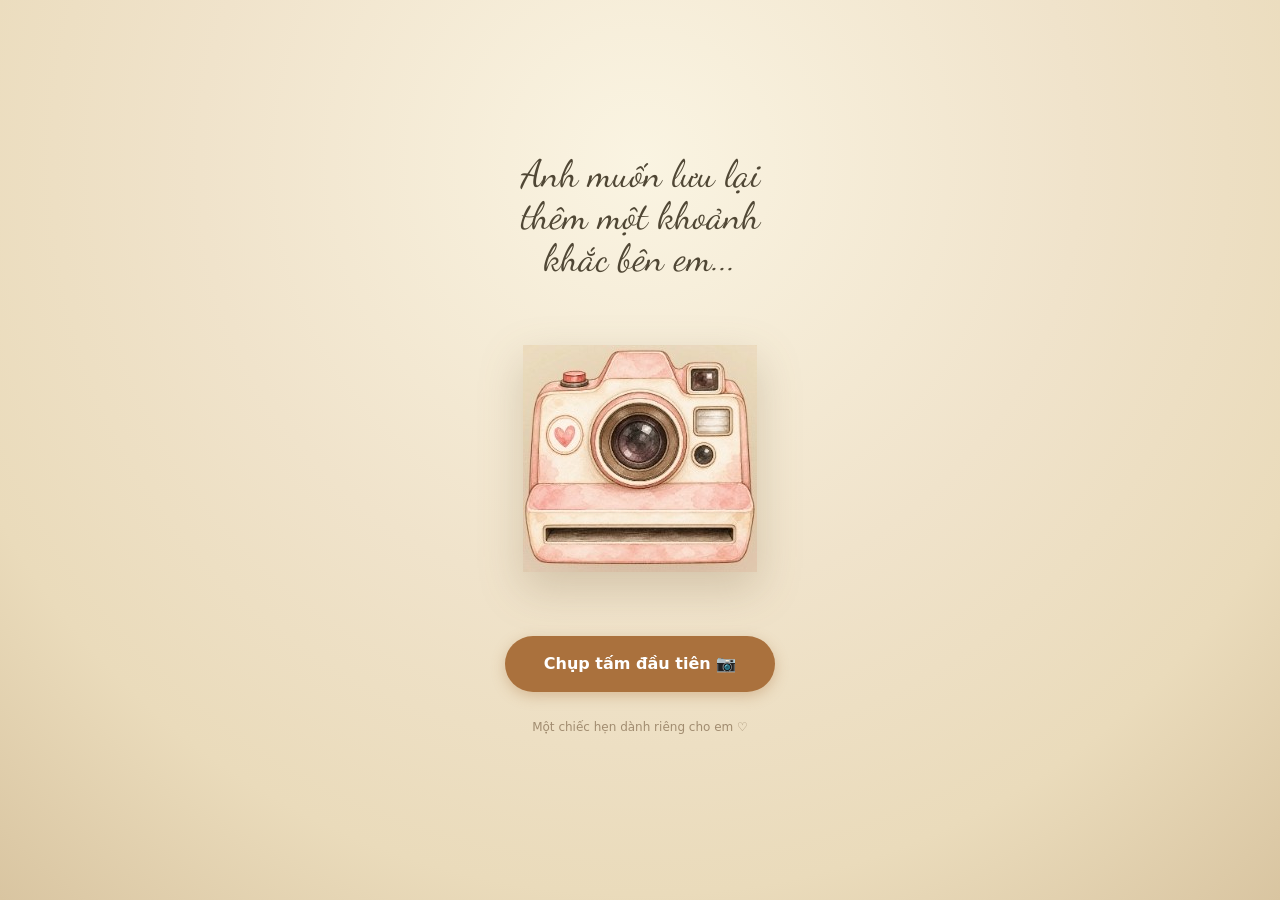
==== commit 776d93cd: "fix: thong nhat 1 trang chu index duy nhat, khoi phuc thiep 3 goc va dam bao mo thanh cong 100% tat " ====
--- a/thiep-3/index.html
+++ b/thiep-3/index.html
@@ -3,12 +3,44 @@
 <head>
   <meta charset="UTF-8">
   <meta name="viewport" content="width=device-width, initial-scale=1.0, viewport-fit=cover">
-  <meta name="theme-color" content="#0d111e">
-  <meta name="description" content="Bộ sưu tập thiệp tương tác lãng mạn & đa chủ đề — Hoàn thiện chuẩn ngôn từ, các bản biến thể độc đáo và phiên bản Giáng Sinh đặc biệt">
-  <title>Bộ Sưu Tập Thiệp Tương Tác 💖✨</title>
+  <meta name="theme-color" content="#FAF4E2">
+  <meta name="description" content="Một tấm vé hẹn hò lãng mạn dành riêng cho người thương">
+  <title>Một Tấm Vé Hẹn Hò ♡</title>
 
   <style>
-    /* CSS RESET & VARIABLES */
+    /* ====================================================
+       1. EMBEDDED FONTS & TOKENS
+       ==================================================== */
+    @font-face {
+      font-family: 'Dancing Script';
+      src: url([data-uri]) format('truetype');
+      font-weight: 400 700;
+      font-style: normal;
+      font-display: swap;
+    }
+
+    :root {
+      --ink: #504735;
+      --muted: #A18C70;
+      --caramel: #AA713D;
+      --caramel-hover: #946032;
+      --caramel-active: #7E4F25;
+      --paper: #F3ECE2;
+      --paper-light: #FBF8F2;
+      --border: #DCCEBC;
+      --border-dark: #C5B29B;
+      --white-frame: #FFFEFA;
+      --pink: #E9ADA6;
+      --pink-soft: #FDECE9;
+      --shadow-card: 0 28px 48px rgba(105, 77, 39, 0.17), 0 2px 6px rgba(105, 77, 39, 0.06);
+      --shadow-sm: 0 6px 16px rgba(105, 77, 39, 0.08);
+      --font-script: 'Dancing Script', 'Segoe Script', 'Segoe Print', cursive;
+      --font-ui: system-ui, -apple-system, 'Segoe UI', Roboto, Helvetica, Arial, sans-serif;
+    }
+
+    /* ====================================================
+       2. RESET & GLOBAL LAYOUT
+       ==================================================== */
     *, *::before, *::after {
       box-sizing: border-box;
       margin: 0;
@@ -16,697 +48,2605 @@
       -webkit-tap-highlight-color: transparent;
     }
 
-    :root {
-      --bg-dark: #080c16;
-      --card-bg: rgba(18, 24, 40, 0.75);
-      --card-border: rgba(255, 255, 255, 0.1);
-      --text-main: #f0f4fc;
-      --text-sub: #a1b0cb;
-      --text-muted: #6b7a99;
-      --accent-gold: #e5b567;
-      --accent-rose: #f1829d;
-      --accent-blue: #63a4ff;
-      --accent-purple: #9d7cf7;
-      --accent-green: #2ecc71;
-      --accent-cyan: #00f2fe;
-      --accent-xmas: #e74c3c;
-      --shadow-ambient: 0 16px 40px -10px rgba(0, 0, 0, 0.6);
+    html {
+      color-scheme: light;
+      font-family: var(--font-ui);
+      background-color: #EADBBB;
     }
 
     body {
-      font-family: -apple-system, BlinkMacSystemFont, "Segoe UI", Roboto, "Helvetica Neue", Arial, sans-serif;
-      background: radial-gradient(circle at 50% 0%, #161c33 0%, #080c16 80%);
+      min-height: 100vh;
+      min-height: 100svh;
+      margin: 0;
+      padding: 0;
+      color: var(--ink);
+      background: radial-gradient(circle at 50% 18%, #FAF4E2 0%, #F0E3CB 45%, #EADBBB 75%, #D9C5A1 100%);
       background-attachment: fixed;
-      color: var(--text-main);
-      min-height: 100vh;
       display: flex;
       flex-direction: column;
       align-items: center;
-      padding: 40px 20px 70px;
-      line-height: 1.6;
-      -webkit-font-smoothing: antialiased;
-    }
-
-    /* Ambient Lighting */
-    .ambient-glow {
+      justify-content: flex-start;
+      overflow-x: hidden;
+      overflow-y: auto;
+      position: relative;
+    }
+
+    /* Paper grain texture overlay (pointer-events none) */
+    .paper-grain {
       position: fixed;
-      top: -150px;
-      left: 50%;
-      transform: translateX(-50%);
-      width: 800px;
-      height: 480px;
-      background: radial-gradient(ellipse, rgba(157, 124, 247, 0.2) 0%, rgba(241, 130, 157, 0.12) 45%, transparent 70%);
+      inset: 0;
+      width: 100%;
+      height: 100%;
       pointer-events: none;
-      z-index: 0;
-    }
-
-    .container {
-      max-width: 1140px;
+      z-index: 990;
+      opacity: 0.035;
+      mix-blend-mode: multiply;
+    }
+
+    /* Stage shell */
+    .stage {
       width: 100%;
-      z-index: 1;
+      max-width: 460px;
+      min-height: 100vh;
+      min-height: 100svh;
+      padding: calc(24px + env(safe-area-inset-top, 0px)) 20px calc(24px + env(safe-area-inset-bottom, 0px));
       display: flex;
       flex-direction: column;
       align-items: center;
-    }
-
-    /* HEADER */
-    header {
+      justify-content: center;
+      position: relative;
+      z-index: 10;
+    }
+
+    /* Step root container */
+    .step-container {
+      width: 100%;
+      display: flex;
+      flex-direction: column;
+      align-items: center;
+      justify-content: center;
+      position: relative;
+    }
+
+    /* ====================================================
+       3. TYPOGRAPHY
+       ==================================================== */
+    .script-font {
+      font-family: var(--font-script);
+    }
+
+    .eyebrow {
+      font-family: var(--font-script);
+      font-size: 18px;
+      color: var(--muted);
       text-align: center;
-      margin-bottom: 36px;
-    }
-
-    .badge-collection {
-      display: inline-flex;
+      margin-bottom: 6px;
+      font-weight: 500;
+    }
+
+    .title-intro {
+      font-family: var(--font-script);
+      font-size: clamp(29px, 7.5vw, 38px);
+      line-height: 1.1;
+      font-weight: 700;
+      color: var(--ink);
+      text-align: center;
+      margin-bottom: 24px;
+    }
+
+    .title-card {
+      font-family: var(--font-script);
+      font-size: clamp(32px, 8vw, 38px);
+      line-height: 1.08;
+      font-weight: 700;
+      color: var(--ink);
+      text-align: center;
+      margin-bottom: 16px;
+    }
+
+    /* ====================================================
+       4. CARDS & CONTAINERS
+       ==================================================== */
+    .card-paper {
+      width: min(80vw, 340px);
+      background: var(--paper);
+      background-image: repeating-linear-gradient(180deg, rgba(80, 71, 53, 0.016) 0px, rgba(80, 71, 53, 0.016) 1px, transparent 1px, transparent 4px);
+      border-radius: 18px;
+      border: 1px solid var(--border);
+      box-shadow: var(--shadow-card);
+      padding: 26px 22px;
+      box-sizing: border-box;
+      position: relative;
+      display: flex;
+      flex-direction: column;
       align-items: center;
-      gap: 6px;
-      padding: 6px 18px;
-      background: rgba(255, 255, 255, 0.06);
-      border: 1px solid rgba(255, 255, 255, 0.14);
-      border-radius: 999px;
-      font-size: 13px;
-      font-weight: 600;
-      color: #e5b567;
-      margin-bottom: 16px;
-      letter-spacing: 0.5px;
-      text-transform: uppercase;
-    }
-
-    h1 {
-      font-size: clamp(28px, 5vw, 42px);
-      font-weight: 800;
-      letter-spacing: -0.5px;
-      background: linear-gradient(135deg, #ffffff 30%, #e0d0f8 70%, #fbd5df 100%);
-      -webkit-background-clip: text;
-      -webkit-text-fill-color: transparent;
-      margin-bottom: 12px;
-    }
-
-    .subtitle {
-      font-size: clamp(15px, 2.5vw, 17px);
-      color: var(--text-sub);
-      max-width: 720px;
-      margin: 0 auto;
-    }
-
-    /* SECTION HEADERS */
-    .section-title-wrap {
-      width: 100%;
-      display: flex;
-      align-items: center;
-      gap: 12px;
-      margin: 36px 0 20px;
-      padding-bottom: 10px;
-      border-bottom: 1px solid rgba(255, 255, 255, 0.08);
-    }
-
-    .section-badge {
-      font-size: 11px;
-      font-weight: 800;
-      padding: 4px 10px;
-      border-radius: 6px;
-      text-transform: uppercase;
-      letter-spacing: 1px;
-    }
-
-    .badge-orig { background: rgba(99, 164, 255, 0.2); color: #8ec5fc; border: 1px solid rgba(99, 164, 255, 0.3); }
-    .badge-var { background: rgba(229, 181, 103, 0.2); color: #f7d28b; border: 1px solid rgba(229, 181, 103, 0.3); }
-    .badge-xmas { background: rgba(231, 76, 60, 0.25); color: #ff9f89; border: 1px solid rgba(231, 76, 60, 0.4); }
-
-    .section-title {
-      font-size: 20px;
-      font-weight: 700;
-      color: #ffffff;
-    }
-
-    .section-desc {
-      font-size: 13.5px;
-      color: var(--text-muted);
-      margin-left: auto;
-    }
-
-    /* CARDS GRID */
-    .cards-grid {
-      display: grid;
-      grid-template-columns: repeat(auto-fill, minmax(320px, 1fr));
-      gap: 26px;
-      width: 100%;
-      margin-bottom: 20px;
-    }
-
-    /* CARD ITEM */
-    .card-item {
-      position: relative;
-      background: var(--card-bg);
-      border: 1px solid var(--card-border);
-      border-radius: 22px;
-      padding: 28px 24px;
-      display: flex;
-      flex-direction: column;
-      justify-content: space-between;
-      box-shadow: var(--shadow-ambient);
-      backdrop-filter: blur(14px);
-      -webkit-backdrop-filter: blur(14px);
-      transition: transform 0.25s ease, border-color 0.25s ease, box-shadow 0.25s ease;
-      overflow: hidden;
-    }
-
-    .card-item:hover {
-      transform: translateY(-5px);
-      border-color: rgba(255, 255, 255, 0.26);
-      box-shadow: 0 20px 45px -8px rgba(0, 0, 0, 0.7);
-    }
-
-    /* Theme Accent Line */
-    .card-item::before {
-      content: "";
-      position: absolute;
-      top: 0;
-      left: 0;
-      right: 0;
-      height: 4px;
-    }
-
-    .theme-thiep3::before { background: linear-gradient(90deg, #c6923b, #f1a8c1, #8a2828); }
-    .theme-thiep3b::before { background: linear-gradient(90deg, #d4af37, #1e90ff, #0b1329); }
-    .theme-thiep4::before { background: linear-gradient(90deg, #63a4ff, #9d7cf7, #f1829d); }
-    .theme-thiep4b::before { background: linear-gradient(90deg, #00f2fe, #4facfe, #051833); }
-    .theme-thiep5::before { background: linear-gradient(90deg, #c9ac9d, #f8a5c2, #bc1948); }
-    .theme-thiep5b::before { background: linear-gradient(90deg, #f39c12, #e67e22, #c0392b); }
-    .theme-thiep8::before { background: linear-gradient(90deg, #ff5b91, #d50065, #ff9dbc); }
-    .theme-thiep8b::before { background: linear-gradient(90deg, #64ffda, #00f2fe, #b388ff); }
-    .theme-xmas::before { background: linear-gradient(90deg, #e74c3c, #f1c40f, #27ae60); }
-
-    /* Card Top */
-    .card-top {
-      margin-bottom: 20px;
-    }
-
-    .card-meta {
-      display: flex;
-      justify-content: space-between;
-      align-items: center;
-      margin-bottom: 16px;
-    }
-
-    .card-number {
-      font-size: 12px;
-      font-weight: 700;
-      letter-spacing: 0.8px;
-      padding: 3px 10px;
-      border-radius: 6px;
-      text-transform: uppercase;
-    }
-
-    .theme-thiep3 .card-number { background: rgba(198, 146, 59, 0.15); color: #f7d28b; border: 1px solid rgba(198, 146, 59, 0.3); }
-    .theme-thiep3b .card-number { background: rgba(212, 175, 55, 0.15); color: #fce18d; border: 1px solid rgba(212, 175, 55, 0.35); }
-    .theme-thiep4 .card-number { background: rgba(157, 124, 247, 0.15); color: #cfbeff; border: 1px solid rgba(157, 124, 247, 0.3); }
-    .theme-thiep4b .card-number { background: rgba(0, 242, 254, 0.15); color: #8ef7ff; border: 1px solid rgba(0, 242, 254, 0.3); }
-    .theme-thiep5 .card-number { background: rgba(188, 25, 72, 0.15); color: #fca5bb; border: 1px solid rgba(188, 25, 72, 0.3); }
-    .theme-thiep5b .card-number { background: rgba(230, 126, 34, 0.15); color: #fbc58d; border: 1px solid rgba(230, 126, 34, 0.3); }
-    .theme-thiep8 .card-number { background: rgba(213, 0, 101, 0.15); color: #ff82ab; border: 1px solid rgba(213, 0, 101, 0.3); }
-    .theme-thiep8b .card-number { background: rgba(100, 255, 218, 0.15); color: #9cffea; border: 1px solid rgba(100, 255, 218, 0.3); }
-    .theme-xmas .card-number { background: rgba(231, 76, 60, 0.2); color: #ff9e93; border: 1px solid rgba(231, 76, 60, 0.35); }
-
-    .card-folder {
-      font-size: 12px;
-      color: var(--text-muted);
-      font-family: ui-monospace, SFMono-Regular, Consolas, monospace;
-    }
-
-    .card-icon {
-      font-size: 36px;
-      margin-bottom: 12px;
-      display: inline-block;
-      filter: drop-shadow(0 4px 10px rgba(0, 0, 0, 0.3));
-    }
-
-    .card-title {
-      font-size: 21px;
-      font-weight: 700;
-      color: #ffffff;
-      margin-bottom: 8px;
-      line-height: 1.3;
-    }
-
-    .card-desc {
-      font-size: 14px;
-      color: var(--text-sub);
-      line-height: 1.6;
-      margin-bottom: 18px;
-    }
-
-    /* Feature Pills */
-    .pills-list {
-      display: flex;
-      flex-wrap: wrap;
-      gap: 6px;
-      margin-bottom: 20px;
-    }
-
-    .pill {
-      font-size: 11.5px;
-      padding: 3px 9px;
-      border-radius: 999px;
-      background: rgba(255, 255, 255, 0.05);
-      border: 1px solid rgba(255, 255, 255, 0.08);
-      color: #cfd8e8;
-    }
-
-    /* Actions */
-    .card-actions {
-      display: flex;
-      gap: 10px;
-      align-items: center;
-      margin-top: auto;
-    }
-
-    .btn-launch {
-      flex: 1;
+    }
+
+    .card-paper-long {
+      width: min(76vw, 320px);
+      padding: 24px 20px 32px 20px;
+    }
+
+    /* ====================================================
+       5. BUTTONS & CONTROLS
+       ==================================================== */
+    .btn {
       display: inline-flex;
       align-items: center;
       justify-content: center;
       gap: 8px;
-      padding: 12px 18px;
-      border-radius: 12px;
+      font-family: var(--font-ui);
+      font-size: 15px;
+      font-weight: 700;
+      border-radius: 28px;
+      cursor: pointer;
+      border: none;
+      outline: none;
+      text-decoration: none;
+      transition: transform 140ms ease, background-color 140ms ease, box-shadow 140ms ease, border-color 140ms ease;
+      touch-action: manipulation;
+    }
+
+    .btn:active {
+      transform: scale(0.97);
+    }
+
+    .btn:focus-visible {
+      outline: 2px solid var(--caramel);
+      outline-offset: 3px;
+    }
+
+    .btn-caramel {
+      background-color: var(--caramel);
+      color: #FFFFFF;
+      box-shadow: 0 4px 14px rgba(170, 113, 61, 0.35);
+    }
+
+    .btn-caramel:hover {
+      background-color: var(--caramel-hover);
+      box-shadow: 0 6px 18px rgba(170, 113, 61, 0.45);
+    }
+
+    .btn-secondary {
+      background-color: var(--paper-light);
+      color: var(--ink);
+      border: 1px solid var(--border);
+      box-shadow: 0 2px 8px rgba(105, 77, 39, 0.06);
+    }
+
+    .btn-secondary:hover {
+      background-color: #FFFFFF;
+      border-color: var(--border-dark);
+    }
+
+    .btn-outline {
+      background-color: transparent;
+      color: var(--caramel);
+      border: 1.5px solid var(--caramel);
+    }
+
+    .btn-outline:hover {
+      background-color: rgba(170, 113, 61, 0.06);
+    }
+
+    .btn-text {
+      background: transparent;
+      border: none;
+      color: var(--muted);
+      font-size: 13.5px;
+      font-weight: 500;
+      text-decoration: underline;
+      cursor: pointer;
+      padding: 6px 12px;
+    }
+
+    .btn-text:hover {
+      color: var(--ink);
+    }
+
+    /* ====================================================
+       6. SCENE 0: MÁY ẢNH (INTRO)
+       ==================================================== */
+    .intro-scene {
+      width: 100%;
+      display: flex;
+      flex-direction: column;
+      align-items: center;
+      text-align: center;
+    }
+
+    .camera-box {
+      width: min(82vw, 310px);
+      height: min(80vw, 290px);
+      display: flex;
+      align-items: center;
+      justify-content: center;
+      margin: 10px 0 32px 0;
+      position: relative;
+      animation: cameraFloat 4.8s ease-in-out infinite;
+      transition: transform 160ms cubic-bezier(0.2, 0.8, 0.3, 1);
+    }
+
+    .camera-img {
+      max-width: 100%;
+      max-height: 100%;
+      object-fit: contain;
+      mix-blend-mode: multiply;
+      filter: drop-shadow(0 16px 22px rgba(105, 77, 39, 0.22));
+    }
+
+    @keyframes cameraFloat {
+      0%, 100% {
+        transform: translateY(0px) rotate(0deg);
+      }
+      50% {
+        transform: translateY(-5px) rotate(0.4deg);
+      }
+    }
+
+    .flash-overlay {
+      position: fixed;
+      inset: 0;
+      background-color: #FAF4E2;
+      opacity: 0;
+      pointer-events: none;
+      z-index: 1000;
+      transition: opacity 120ms ease;
+    }
+
+    .flash-overlay.active {
+      opacity: 0.35;
+    }
+
+    /* ====================================================
+       7. SCENE 1: POLAROID CÒN THIẾU EM (PRINTING)
+       ==================================================== */
+    .polaroid-card {
+      width: min(86vw, 340px);
+      background: var(--white-frame);
+      padding: 18px 18px 26px 18px;
+      border-radius: 4px;
+      box-shadow: 0 24px 44px rgba(105, 77, 39, 0.22), 0 2px 6px rgba(0,0,0,0.04);
+      display: flex;
+      flex-direction: column;
+      align-items: center;
+      cursor: pointer;
+      user-select: none;
+    }
+
+    .polaroid-inner {
+      width: 100%;
+      height: 270px;
+      background-color: #EDE5DB;
+      border: 1.5px dashed rgba(161, 140, 112, 0.5);
+      border-radius: 2px;
+      position: relative;
+      display: flex;
+      flex-direction: column;
+      align-items: center;
+      justify-content: center;
+      overflow: hidden;
+      box-sizing: border-box;
+      padding: 20px;
+    }
+
+    .polaroid-qmark {
+      position: absolute;
+      top: 14px;
+      right: 14px;
+      width: 26px;
+      height: 26px;
+      border: 1.5px dashed var(--muted);
+      border-radius: 50%;
+      display: flex;
+      align-items: center;
+      justify-content: center;
+      font-family: var(--font-ui);
+      font-weight: 700;
+      font-size: 13px;
+      color: var(--muted);
+    }
+
+    .polaroid-illustration {
+      width: 72px;
+      height: 64px;
+      stroke: var(--muted);
+      stroke-width: 1.6;
+      fill: none;
+      margin-bottom: 28px;
+    }
+
+    .polaroid-caption-inner {
+      font-family: var(--font-script);
+      font-size: 20px;
+      line-height: 1.25;
+      color: var(--ink);
+      font-weight: 600;
+      text-align: center;
+      position: absolute;
+      bottom: 18px;
+    }
+
+    .polaroid-caption-outer {
+      font-family: var(--font-script);
+      font-size: 21px;
+      line-height: 1.3;
+      color: var(--caramel);
+      font-weight: 700;
+      text-align: center;
+      margin-top: 20px;
+      padding: 0 10px;
+    }
+
+    /* ====================================================
+       8. SCENE 2: LỜI MỜI (INVITATION)
+       ==================================================== */
+    .couple-polaroid {
+      width: 140px;
+      background: var(--white-frame);
+      padding: 8px 8px 18px 8px;
+      border-radius: 3px;
+      box-shadow: 0 10px 20px rgba(105, 77, 39, 0.16);
+      transform: rotate(-3.5deg);
+      margin-bottom: 18px;
+      transition: transform 300ms ease;
+    }
+
+    .couple-polaroid:hover {
+      transform: rotate(-1deg) scale(1.03);
+    }
+
+    .couple-img {
+      width: 100%;
+      height: 125px;
+      object-fit: cover;
+      display: block;
+      border-radius: 2px;
+    }
+
+    .playful-hint {
+      font-family: var(--font-script);
+      font-size: 18px;
+      line-height: 1.35;
+      color: var(--muted);
+      min-height: 26px;
+      text-align: center;
+      margin-bottom: 18px;
+      padding: 0 10px;
+      transition: opacity 200ms ease;
+    }
+
+    .btn-agree {
+      width: 82%;
+      height: 60px;
+      font-size: 17px;
+      margin-bottom: 14px;
+      z-index: 5;
+    }
+
+    .playful-zone {
+      width: 100%;
+      height: 130px;
+      display: flex;
+      align-items: center;
+      justify-content: center;
+      position: relative;
+      touch-action: none;
+    }
+
+    .btn-think {
+      height: 46px;
+      padding: 0 20px;
+      font-size: 14px;
+      position: relative;
+      cursor: pointer;
+      z-index: 4;
+      white-space: nowrap;
+      user-select: none;
+      transition: transform 160ms cubic-bezier(0.18, 0.89, 0.32, 1.28), background-color 140ms ease;
+    }
+
+    /* ====================================================
+       9. SCENE 3: YEAY
+       ==================================================== */
+    .yeay-box {
+      display: flex;
+      flex-direction: column;
+      align-items: center;
+      justify-content: center;
+      text-align: center;
+      padding: 40px 20px;
+    }
+
+    .yeay-title {
+      font-family: var(--font-script);
+      font-size: clamp(52px, 14vw, 68px);
+      line-height: 1.05;
+      font-weight: 700;
+      color: var(--caramel);
+      margin-bottom: 12px;
+    }
+
+    .yeay-sub {
+      font-family: var(--font-script);
+      font-size: clamp(23px, 6vw, 28px);
+      color: var(--ink);
+    }
+
+    .heart-particle {
+      position: absolute;
+      pointer-events: none;
+      font-size: 20px;
+      color: var(--pink);
+      animation: floatHeart 1.6s ease-out forwards;
+      z-index: 20;
+    }
+
+    @keyframes floatHeart {
+      0% {
+        opacity: 0;
+        transform: translate(0, 0) scale(0.6);
+      }
+      20% {
+        opacity: 1;
+        transform: translate(var(--tx, 0), -20px) scale(1);
+      }
+      100% {
+        opacity: 0;
+        transform: translate(calc(var(--tx, 0) * 1.5), -90px) scale(1.2);
+      }
+    }
+
+    /* ====================================================
+       10. SCENE 4: LÝ DO MUỐN HẸN HÒ (REASONS)
+       ==================================================== */
+    .collage-container {
+      width: min(80vw, 290px);
+      height: 160px;
+      display: flex;
+      align-items: center;
+      justify-content: center;
+      margin-bottom: 16px;
+      position: relative;
+    }
+
+    .collage-img {
+      max-width: 100%;
+      max-height: 100%;
+      object-fit: contain;
+      filter: drop-shadow(0 12px 20px rgba(105, 77, 39, 0.16));
+    }
+
+    .reason-text {
+      font-family: var(--font-script);
+      font-size: 20px;
+      line-height: 1.5;
+      color: var(--ink);
+      text-align: center;
+      margin-bottom: 24px;
+      padding: 0 4px;
+    }
+
+    /* ====================================================
+       11. SCENE 5: CHỌN THỜI GIAN (AVAILABILITY)
+       ==================================================== */
+    .form-group {
+      width: 100%;
+      display: flex;
+      flex-direction: column;
+      gap: 12px;
+      margin-bottom: 20px;
+    }
+
+    .input-box {
+      width: 100%;
+      height: 56px;
+      background-color: var(--paper-light);
+      border: 1px solid var(--border);
+      border-radius: 14px;
+      display: flex;
+      align-items: center;
+      padding: 0 16px;
+      gap: 12px;
+      position: relative;
+      cursor: pointer;
+      box-sizing: border-box;
+      transition: border-color 160ms ease, box-shadow 160ms ease;
+    }
+
+    .input-box:focus-within, .input-box.active {
+      border-color: var(--caramel);
+      box-shadow: 0 0 0 2px rgba(170, 113, 61, 0.2);
+    }
+
+    .input-box svg {
+      width: 22px;
+      height: 22px;
+      stroke: var(--caramel);
+      flex-shrink: 0;
+    }
+
+    .input-display {
+      font-family: var(--font-ui);
+      font-size: 15px;
+      color: var(--ink);
+      font-weight: 500;
+      flex-grow: 1;
+    }
+
+    .input-display.placeholder {
+      color: var(--muted);
+    }
+
+    .native-hidden-input {
+      position: absolute;
+      inset: 0;
+      width: 100%;
+      height: 100%;
+      opacity: 0;
+      cursor: pointer;
+    }
+
+    .periods-list {
+      width: 100%;
+      display: flex;
+      flex-direction: column;
+      align-items: center;
+      gap: 10px;
+      margin: 8px 0;
+    }
+
+    .pill-period {
+      min-width: 160px;
+      height: 44px;
+      padding: 0 24px;
+      border-radius: 22px;
+      border: 1px solid var(--border);
+      background-color: var(--paper-light);
+      color: var(--ink);
+      font-family: var(--font-ui);
       font-size: 14.5px;
       font-weight: 600;
-      text-decoration: none;
-      cursor: pointer;
-      transition: all 0.2s ease;
-      color: #ffffff;
-    }
-
-    .theme-thiep3 .btn-launch { background: linear-gradient(135deg, #c6923b 0%, #aa6d24 100%); box-shadow: 0 4px 14px rgba(198, 146, 59, 0.35); }
-    .theme-thiep3b .btn-launch { background: linear-gradient(135deg, #d4af37 0%, #a88417 100%); box-shadow: 0 4px 14px rgba(212, 175, 55, 0.35); }
-    .theme-thiep4 .btn-launch { background: linear-gradient(135deg, #7c4dff 0%, #448aff 100%); box-shadow: 0 4px 14px rgba(124, 77, 255, 0.35); }
-    .theme-thiep4b .btn-launch { background: linear-gradient(135deg, #00b4d8 0%, #0077b6 100%); box-shadow: 0 4px 14px rgba(0, 180, 216, 0.35); }
-    .theme-thiep5 .btn-launch { background: linear-gradient(135deg, #b43750 0%, #8c5863 100%); box-shadow: 0 4px 14px rgba(180, 55, 80, 0.35); }
-    .theme-thiep5b .btn-launch { background: linear-gradient(135deg, #d35400 0%, #ba4a00 100%); box-shadow: 0 4px 14px rgba(211, 84, 0, 0.35); }
-    .theme-thiep8 .btn-launch { background: linear-gradient(135deg, #d50065 0%, #ff5b91 100%); box-shadow: 0 4px 14px rgba(213, 0, 101, 0.35); }
-    .theme-thiep8b .btn-launch { background: linear-gradient(135deg, #00b894 0%, #0984e3 100%); box-shadow: 0 4px 14px rgba(0, 184, 148, 0.35); }
-    .theme-xmas .btn-launch { background: linear-gradient(135deg, #c0392b 0%, #962216 100%); box-shadow: 0 4px 14px rgba(192, 57, 43, 0.4); }
-
-    .btn-launch:hover {
-      filter: brightness(1.1);
-      transform: translateY(-1px);
-    }
-
-    .btn-external {
       display: inline-flex;
       align-items: center;
       justify-content: center;
-      width: 44px;
-      height: 44px;
-      border-radius: 12px;
-      background: rgba(255, 255, 255, 0.08);
-      border: 1px solid rgba(255, 255, 255, 0.12);
-      color: var(--text-main);
-      text-decoration: none;
+      cursor: pointer;
+      transition: all 140ms ease;
+      touch-action: manipulation;
+    }
+
+    .pill-period:hover {
+      background-color: #FFFFFF;
+      border-color: var(--border-dark);
+    }
+
+    .pill-period.active {
+      background-color: var(--caramel);
+      color: #FFFFFF;
+      border-color: var(--caramel);
+      box-shadow: 0 4px 12px rgba(170, 113, 61, 0.28);
+    }
+
+    .date-warning {
+      font-size: 12.5px;
+      color: #D9534F;
+      text-align: center;
+      margin-top: -6px;
+      display: none;
+    }
+
+    /* ====================================================
+       12. SCENE 6: CHỌN HOẠT ĐỘNG (ACTIVITIES)
+       ==================================================== */
+    .activities-grid {
+      width: 100%;
+      display: grid;
+      grid-template-columns: repeat(3, 1fr);
+      gap: 12px;
+      margin-top: 10px;
+    }
+
+    .activity-card {
+      height: 146px;
+      background-color: var(--paper-light);
+      border: 1px solid var(--border);
+      border-radius: 20px;
+      display: flex;
+      flex-direction: column;
+      align-items: center;
+      justify-content: center;
+      padding: 10px 8px;
+      box-sizing: border-box;
+      cursor: pointer;
+      text-align: center;
+      transition: all 140ms cubic-bezier(0.2, 0.8, 0.3, 1);
+      user-select: none;
+      touch-action: manipulation;
+    }
+
+    .activity-card:hover {
+      background-color: #FFFFFF;
+      transform: translateY(-2px);
+      box-shadow: var(--shadow-sm);
+    }
+
+    .activity-card.active {
+      border: 2px solid var(--caramel);
+      background-color: #FFF9F3;
+      box-shadow: 0 6px 16px rgba(170, 113, 61, 0.22);
+    }
+
+    .activity-icon {
+      width: 52px;
+      height: 52px;
+      display: flex;
+      align-items: center;
+      justify-content: center;
+      margin-bottom: 10px;
+    }
+
+    .activity-icon svg {
+      width: 100%;
+      height: 100%;
+    }
+
+    .activity-label {
+      font-family: var(--font-ui);
+      font-size: 13px;
+      font-weight: 700;
+      line-height: 1.25;
+      color: var(--ink);
+    }
+
+    /* ====================================================
+       13. SCENE 7: LỜI NHẮN (NOTE)
+       ==================================================== */
+    .note-textarea-box {
+      width: 100%;
+      margin: 12px 0 20px 0;
+      position: relative;
+    }
+
+    .note-textarea {
+      width: 100%;
+      height: 128px;
+      background-color: var(--paper-light);
+      border: 1px solid var(--border);
+      border-radius: 16px;
+      padding: 16px;
+      box-sizing: border-box;
+      font-family: var(--font-script);
+      font-size: 21px;
+      line-height: 1.5;
+      color: var(--ink);
+      text-align: center;
+      resize: none;
+      outline: none;
+      transition: border-color 160ms ease, box-shadow 160ms ease;
+    }
+
+    .note-textarea:focus {
+      border-color: var(--caramel);
+      box-shadow: 0 0 0 2px rgba(170, 113, 61, 0.22);
+    }
+
+    .note-textarea::placeholder {
+      font-family: var(--font-script);
+      font-size: 19px;
+      color: var(--muted);
+      opacity: 0.8;
+      text-align: center;
+    }
+
+    .note-counter {
+      font-size: 12px;
+      color: var(--muted);
+      text-align: right;
+      margin-top: 4px;
+    }
+
+    /* ====================================================
+       14. SCENE 8: VÉ HẸN HÒ & THAO TÁC (TICKET)
+       ==================================================== */
+    .ticket-wrapper {
+      width: min(84vw, 340px);
+      filter: drop-shadow(0 24px 38px rgba(105, 77, 39, 0.18));
+      margin-bottom: 24px;
+    }
+
+    .ticket-card {
+      --notch-y: 200px;
+      width: 100%;
+      background-color: #FAF4E2;
+      background-image: repeating-linear-gradient(180deg, rgba(80, 71, 53, 0.016) 0px, rgba(80, 71, 53, 0.016) 1px, transparent 1px, transparent 4px);
+      border-radius: 18px;
+      border: 1px solid rgba(220, 206, 188, 0.85);
+      box-sizing: border-box;
+      padding: 24px 20px 28px 20px;
+      position: relative;
+      display: flex;
+      flex-direction: column;
+      /* Symmetrical semi-circle cutouts */
+      -webkit-mask-image: radial-gradient(circle 14px at 0% var(--notch-y), transparent 13.5px, #000 14px),
+                          radial-gradient(circle 14px at 100% var(--notch-y), transparent 13.5px, #000 14px);
+      -webkit-mask-composite: source-in;
+      mask-image: radial-gradient(circle 14px at 0% var(--notch-y), transparent 13.5px, #000 14px),
+                  radial-gradient(circle 14px at 100% var(--notch-y), transparent 13.5px, #000 14px);
+      mask-composite: intersect;
+    }
+
+    .ticket-header {
+      width: 100%;
+      display: flex;
+      justify-content: space-between;
+      align-items: flex-start;
+      margin-bottom: 12px;
+    }
+
+    .ticket-title-group {
+      display: flex;
+      flex-direction: column;
+      align-items: flex-start;
+    }
+
+    .ticket-badge {
+      font-family: var(--font-ui);
+      font-size: 11px;
+      font-weight: 700;
+      text-transform: uppercase;
+      letter-spacing: 0.18em;
+      color: var(--muted);
+      margin-bottom: 4px;
+    }
+
+    .ticket-main-title {
+      font-family: var(--font-script);
+      font-size: 36px;
+      line-height: 1.05;
+      font-weight: 700;
+      color: var(--ink);
+    }
+
+    .ticket-stamp {
+      width: 54px;
+      height: 54px;
+      border-radius: 50%;
+      border: 1.5px dashed var(--border-dark);
+      background: #FFFDF9;
+      display: flex;
+      align-items: center;
+      justify-content: center;
+      flex-shrink: 0;
+      transform: rotate(6deg);
+    }
+
+    .stamp-heart {
+      width: 28px;
+      height: 28px;
+      fill: var(--pink);
+    }
+
+    .ticket-divider {
+      width: 100%;
+      border: none;
+      border-top: 1.5px dashed #D4C4B0;
+      margin: 12px 0 16px 0;
+    }
+
+    .ticket-rows {
+      width: 100%;
+      display: flex;
+      flex-direction: column;
+      gap: 14px;
+      margin-bottom: 8px;
+    }
+
+    .ticket-row {
+      display: flex;
+      align-items: flex-start;
+      gap: 12px;
+    }
+
+    .ticket-icon-disc {
+      width: 40px;
+      height: 40px;
+      border-radius: 50%;
+      background-color: #FFFDF9;
+      border: 1px solid var(--border);
+      display: flex;
+      align-items: center;
+      justify-content: center;
+      flex-shrink: 0;
+      box-shadow: 0 2px 4px rgba(105, 77, 39, 0.04);
+    }
+
+    .ticket-icon-disc svg {
+      width: 24px;
+      height: 24px;
+    }
+
+    .ticket-row-content {
+      display: flex;
+      flex-direction: column;
+      flex-grow: 1;
+      overflow-wrap: anywhere;
+    }
+
+    .ticket-row-label {
+      font-family: var(--font-ui);
+      font-size: 11px;
+      font-weight: 700;
+      text-transform: uppercase;
+      letter-spacing: 0.16em;
+      color: var(--muted);
+      margin-bottom: 2px;
+    }
+
+    .ticket-row-val {
+      font-family: var(--font-script);
+      font-size: 21px;
+      line-height: 1.35;
+      color: var(--ink);
+      font-weight: 600;
+    }
+
+    .ticket-closing-text {
+      font-family: var(--font-script);
+      font-size: 19px;
+      line-height: 1.5;
+      color: var(--ink);
+      text-align: center;
+      margin: 4px 0 14px 0;
+      padding: 0 6px;
+    }
+
+    .ticket-signature {
+      font-family: var(--font-script);
+      font-size: 18px;
+      color: var(--muted);
+      text-align: center;
+      font-weight: 600;
+    }
+
+    .ticket-actions-group {
+      width: min(84vw, 340px);
+      display: flex;
+      flex-direction: column;
+      align-items: center;
+      gap: 10px;
+    }
+
+    .ticket-hint-guide {
+      font-family: var(--font-ui);
+      font-size: 13.5px;
+      line-height: 1.4;
+      color: var(--muted);
+      text-align: center;
+      margin-bottom: 6px;
+      padding: 0 10px;
+    }
+
+    /* ====================================================
+       15. TRANSITIONS & ANIMATIONS
+       ==================================================== */
+    .fade-slide-enter {
+      animation: sceneEnter 420ms cubic-bezier(0.22, 1, 0.36, 1) forwards;
+    }
+
+    .fade-slide-exit {
+      animation: sceneExit 320ms cubic-bezier(0.4, 0, 1, 1) forwards;
+    }
+
+    @keyframes sceneEnter {
+      0% {
+        opacity: 0;
+        transform: translateY(18px) scale(0.985);
+      }
+      100% {
+        opacity: 1;
+        transform: translateY(0) scale(1);
+      }
+    }
+
+    @keyframes sceneExit {
+      0% {
+        opacity: 1;
+        transform: translateY(0) scale(1);
+      }
+      100% {
+        opacity: 0;
+        transform: translateY(-16px) scale(0.985);
+      }
+    }
+
+    /* ====================================================
+       16. TOAST & MODAL FALLBACK
+       ==================================================== */
+    .toast-container {
+      position: fixed;
+      bottom: calc(28px + env(safe-area-inset-bottom, 0px));
+      left: 50%;
+      transform: translateX(-50%) translateY(20px);
+      background: rgba(80, 71, 53, 0.94);
+      color: #FAF4E2;
+      padding: 12px 22px;
+      border-radius: 24px;
+      font-family: var(--font-ui);
+      font-size: 14px;
+      font-weight: 600;
+      box-shadow: 0 10px 28px rgba(0, 0, 0, 0.22);
+      pointer-events: none;
+      opacity: 0;
+      transition: opacity 200ms ease, transform 200ms ease;
+      z-index: 10000;
+      max-width: 90vw;
+      text-align: center;
+    }
+
+    .toast-container.show {
+      opacity: 1;
+      transform: translateX(-50%) translateY(0);
+    }
+
+    /* Copy modal dialog */
+    .copy-dialog {
+      border: none;
+      background: transparent;
+      padding: 0;
+      max-width: min(90vw, 400px);
+      margin: auto;
+    }
+
+    .copy-dialog::backdrop {
+      background: rgba(80, 71, 53, 0.45);
+      backdrop-filter: blur(2px);
+    }
+
+    .copy-dialog-card {
+      background: var(--paper);
+      border: 1px solid var(--border);
+      border-radius: 18px;
+      box-shadow: 0 24px 44px rgba(0, 0, 0, 0.25);
+      padding: 22px 20px;
+      display: flex;
+      flex-direction: column;
+      gap: 12px;
+    }
+
+    .copy-dialog-title {
       font-size: 16px;
-      transition: background 0.2s, border-color 0.2s;
-    }
-
-    .btn-external:hover {
-      background: rgba(255, 255, 255, 0.16);
-      border-color: rgba(255, 255, 255, 0.25);
-    }
-
-    /* GUIDE BOX */
-    .guide-box {
+      font-weight: 700;
+      color: var(--ink);
+      text-align: center;
+    }
+
+    .copy-dialog-textarea {
       width: 100%;
-      background: rgba(16, 22, 38, 0.7);
-      border: 1px solid rgba(255, 255, 255, 0.08);
-      border-radius: 20px;
-      padding: 26px 28px;
-      margin-top: 24px;
-    }
-
-    .guide-title {
-      font-size: 16.5px;
-      font-weight: 700;
-      color: #e5b567;
-      margin-bottom: 12px;
-      display: flex;
-      align-items: center;
-      gap: 8px;
-    }
-
-    .guide-list {
-      list-style: none;
-      display: flex;
-      flex-direction: column;
+      height: 140px;
+      border: 1px solid var(--border);
+      border-radius: 10px;
+      background: #FFFFFF;
+      padding: 10px;
+      font-family: var(--font-ui);
+      font-size: 13px;
+      line-height: 1.4;
+      color: var(--ink);
+      resize: none;
+    }
+
+    .copy-dialog-actions {
+      display: flex;
       gap: 10px;
-      font-size: 14px;
-      color: var(--text-sub);
-    }
-
-    .guide-list li {
-      display: flex;
-      align-items: flex-start;
-      gap: 10px;
-    }
-
-    .guide-list code {
-      background: rgba(255, 255, 255, 0.08);
-      padding: 2px 7px;
-      border-radius: 6px;
-      font-family: ui-monospace, SFMono-Regular, Consolas, monospace;
-      color: #ffd1ae;
-      font-size: 13px;
-    }
-
-    footer {
-      margin-top: 40px;
-      font-size: 13px;
-      color: var(--text-muted);
+      justify-content: flex-end;
+    }
+
+    /* Footer */
+    .app-footer {
+      font-family: var(--font-ui);
+      font-size: 12px;
+      color: var(--muted);
       text-align: center;
-    }
-
-    @media (max-width: 680px) {
-      body { padding: 26px 14px 40px; }
-      .card-item { padding: 22px 18px; }
-      .cards-grid { gap: 18px; }
-      .section-desc { display: none; }
+      margin-top: 28px;
+      padding-bottom: 12px;
+    }
+
+    /* ====================================================
+       17. REDUCED MOTION
+       ==================================================== */
+    @media (prefers-reduced-motion: reduce) {
+      *, *::before, *::after {
+        animation-duration: 0.01ms !important;
+        animation-iteration-count: 1 !important;
+        transition-duration: 0.01ms !important;
+      }
+      .camera-box {
+        animation: none;
+      }
     }
   </style>
 </head>
 <body>
-  <div class="ambient-glow"></div>
-
-  <div class="container">
-    <header>
-      <div class="badge-collection">✨ Interactive Romantic Card Collection</div>
-      <h1>Bộ Sưu Tập Thiệp Tương Tác</h1>
-      <p class="subtitle">
-        Mỗi tấm thiệp là một trải nghiệm nghệ thuật độc bản, hoạt động 100% độc lập, tích hợp công nghệ Canvas, tương tác cảm ứng và xuất ảnh kỷ niệm chất lượng cao.
-      </p>
-    </header>
-
-    <!-- ==============================================
-         GROUP 1: BỘ SƯU TẬP GỐC (ĐÃ HOÀN THIỆN)
-         ============================================== -->
-    <div class="section-title-wrap">
-      <span class="section-badge badge-orig">Hoàn thiện</span>
-      <h2 class="section-title">Bộ Sưu Tập Gốc (Đã chuẩn hóa ngôn từ)</h2>
-      <span class="section-desc">4 mẫu thiệp gốc đã chỉnh sửa lời văn mượt mà &amp; tinh tế</span>
+
+  <!-- Paper grain SVG filter overlay -->
+  <svg class="paper-grain" xmlns="http://www.w3.org/2000/svg" aria-hidden="true">
+    <filter id="grainFilter">
+      <feTurbulence type="fractalNoise" baseFrequency="0.75" numOctaves="3" stitchTiles="stitch" />
+      <feColorMatrix type="matrix" values="0 0 0 0 0.3  0 0 0 0 0.25  0 0 0 0 0.18  0 0 0 0.04 0" />
+    </filter>
+    <rect width="100%" height="100%" filter="url(#grainFilter)" />
+  </svg>
+
+  <!-- Flash overlay for camera snap -->
+  <div class="flash-overlay" id="flashOverlay" aria-hidden="true"></div>
+
+  <!-- Main Application Shell -->
+  <main class="stage" id="app">
+    <!-- Scene container mounted here -->
+    <div class="step-container" id="stepContainer"></div>
+
+    <!-- App Footer -->
+    <footer class="app-footer" id="appFooter">Một chiếc hẹn dành riêng cho em ♡</footer>
+  </main>
+
+  <!-- Toast Announcement -->
+  <aside class="toast-container" id="toast" role="status" aria-live="polite"></aside>
+
+  <!-- Fallback dialog for manual text copying -->
+  <dialog id="copyModal" class="copy-dialog">
+    <div class="copy-dialog-card">
+      <h3 class="copy-dialog-title" id="copyModalTitle">Nội dung sao chép</h3>
+      <textarea class="copy-dialog-textarea" id="copyModalText" readonly></textarea>
+      <div class="copy-dialog-actions">
+        <button class="btn btn-caramel" id="btnCopyModalAction" style="padding: 0 18px; height: 38px;">Sao chép</button>
+        <button class="btn btn-secondary" id="btnCopyModalClose" style="padding: 0 16px; height: 38px;">Đóng</button>
+      </div>
     </div>
-
-    <div class="cards-grid">
-      <!-- CARD 3 GỐC -->
-      <article class="card-item theme-thiep3">
-        <div class="card-top">
-          <div class="card-meta">
-            <span class="card-number">Thiệp 03</span>
-            <span class="card-folder">thiep-3/index.html</span>
-          </div>
-          <div class="card-icon">🎟️</div>
-          <h3 class="card-title">Một Tấm Vé Hẹn Hò ♡</h3>
-          <p class="card-desc">
-            Phong cách vintage cổ điển ấm áp. Cho phép người thương tự tay chọn ngày giờ, địa điểm, món ngon và hoạt động yêu thích, xuất chiếc vé tình yêu độc bản với mã vạch và dấu mộc lưu niệm.
-          </p>
-          <div class="pills-list">
-            <span class="pill">📜 Tone Giấy Cũ Vintage</span>
-            <span class="pill">📅 Chọn Lịch &amp; Địa Điểm</span>
-            <span class="pill">🎫 Xuất Vé Kỷ Niệm PNG</span>
-          </div>
-        </div>
-        <div class="card-actions">
-          <a href="./thiep-3/index.html" class="btn-launch">
-            <span>Mở Thiệp 3</span>
-            <span>➔</span>
-          </a>
-          <a href="./thiep-3/index.html" target="_blank" rel="noopener" class="btn-external" title="Mở trong tab mới">↗</a>
-        </div>
-      </article>
-
-      <!-- CARD 4 GỐC -->
-      <article class="card-item theme-thiep4">
-        <div class="card-top">
-          <div class="card-meta">
-            <span class="card-number">Thiệp 04</span>
-            <span class="card-folder">thiep-4/index.html</span>
-          </div>
-          <div class="card-icon">🪐</div>
-          <h3 class="card-title">Gửi Em Một Vũ Trụ ✨</h3>
-          <p class="card-desc">
-            Hành trình không gian 7 cảnh ma mị: bắt đầu từ ngôi sao phát tín hiệu, câu hỏi với nút né tinh nghịch cực gắt, xuyên cổng sao warp, gom sao trái tim, mở bì thư sáp 3D và nhận tọa độ vũ trụ riêng.
-          </p>
-          <div class="pills-list">
-            <span class="pill">🏃 Nút Né Siêu Tinh Nghịch</span>
-            <span class="pill">🌌 Xuyên Cổng Sao Warp</span>
-            <span class="pill">💌 Bì Thư Sáp 3D</span>
-            <span class="pill">🌠 Xuất Ảnh Tọa Độ Sao</span>
-          </div>
-        </div>
-        <div class="card-actions">
-          <a href="./thiep-4/index.html" class="btn-launch">
-            <span>Mở Thiệp 4</span>
-            <span>➔</span>
-          </a>
-          <a href="./thiep-4/index.html" target="_blank" rel="noopener" class="btn-external" title="Mở trong tab mới">↗</a>
-        </div>
-      </article>
-
-      <!-- CARD 5 GỐC -->
-      <article class="card-item theme-thiep5">
-        <div class="card-top">
-          <div class="card-meta">
-            <span class="card-number">Thiệp 05</span>
-            <span class="card-folder">thiep-5/index.html</span>
-          </div>
-          <div class="card-icon">🌸</div>
-          <h3 class="card-title">Khu Vườn Kỷ Niệm – Phong Thư Tình Yêu</h3>
-          <p class="card-desc">
-            Mở lá thư, ngắm hoa bay và những kỷ niệm ngọt ngào. Khóa trái tim mã PIN, rút thiệp 3D lật gáy sách sang trọng, đọc tâm thư gõ chữ và ngắm ảnh kỷ niệm bay vào vòng hoa trái tim.
-          </p>
-          <div class="pills-list">
-            <span class="pill">🌸 Mưa Hoa &amp; Vòng Hoa Tim</span>
-            <span class="pill">💌 Mở Thư &amp; Lật Gáy 3D</span>
-            <span class="pill">📸 Ảnh Bay Nghệ Thuật</span>
-            <span class="pill">🔒 Mã PIN Trái Tim</span>
-          </div>
-        </div>
-        <div class="card-actions">
-          <a href="./thiep-5/index.html" class="btn-launch">
-            <span>Mở Thiệp 5</span>
-            <span>➔</span>
-          </a>
-          <a href="./thiep-5/index.html" target="_blank" rel="noopener" class="btn-external" title="Mở trong tab mới">↗</a>
-        </div>
-      </article>
-
-      <!-- CARD 8 GỐC -->
-      <article class="card-item theme-thiep8">
-        <div class="card-top">
-          <div class="card-meta">
-            <span class="card-number">Thiệp 08</span>
-            <span class="card-folder">thiep-8/index.html</span>
-          </div>
-          <div class="card-icon">💖</div>
-          <h3 class="card-title">Vũ Trụ Trái Tim &amp; Bì Thư 3D</h3>
-          <p class="card-desc">
-            Vũ trụ sao hạt lung linh, trái tim particle 3D có độ sâu, vòng chữ và ảnh quay quỹ đạo. Xuyên tim flash hồng đón phong thư mở nắp, rút thiệp lật gáy 3D lộ ảnh kỷ niệm và tâm thư gõ chữ mượt mà.
-          </p>
-          <div class="pills-list">
-            <span class="pill">✨ Tim Particle 3D</span>
-            <span class="pill">🪐 Quỹ Đạo Chữ &amp; Ảnh</span>
-            <span class="pill">💌 Bì Thư &amp; Mở Gáy 3D</span>
-            <span class="pill">📸 Ảnh Kỷ Niệm Glow</span>
-          </div>
-        </div>
-        <div class="card-actions">
-          <a href="./thiep-8/index.html" class="btn-launch">
-            <span>Mở Thiệp 8</span>
-            <span>➔</span>
-          </a>
-          <a href="./thiep-8/index.html" target="_blank" rel="noopener" class="btn-external" title="Mở trong tab mới">↗</a>
-        </div>
-      </article>
-    </div>
-
-    <!-- ==============================================
-         GROUP 2: CÁC BẢN BIẾN THỂ MỚI (CHỦ ĐỀ ĐỘC ĐÁO)
-         ============================================== -->
-    <div class="section-title-wrap">
-      <span class="section-badge badge-var">Biến thể mới</span>
-      <h2 class="section-title">Các Bản Biến Thể Mới (Chủ Đề Độc Đáo)</h2>
-      <span class="section-desc">Format kế thừa tương tự nhưng đổi mới hoàn toàn chủ đề &amp; hiệu ứng</span>
-    </div>
-
-    <div class="cards-grid">
-      <!-- CARD 3B BIẾN THỂ -->
-      <article class="card-item theme-thiep3b">
-        <div class="card-top">
-          <div class="card-meta">
-            <span class="card-number">Thiệp 03B</span>
-            <span class="card-folder">thiep-3b/index.html</span>
-          </div>
-          <div class="card-icon">✈️</div>
-          <h3 class="card-title">Boarding Pass: Chuyến Bay Hạnh Phúc</h3>
-          <p class="card-desc">
-            Biến thể từ Thiệp 3 theo phong cách thẻ lên máy bay hạng nhất (First Class Boarding Pass). Chọn lịch trình bay, điểm đến lãng mạn, nút né tránh va chạm radar và xuất thẻ Boarding Pass PNG cao cấp.
-          </p>
-          <div class="pills-list">
-            <span class="pill">🎫 Boarding Pass Hạng Nhất</span>
-            <span class="pill">✈️ Lịch Trình Bay Tình Yêu</span>
-            <span class="pill">🛡️ Visa Tình Yêu Đóng Mộc</span>
-          </div>
-        </div>
-        <div class="card-actions">
-          <a href="./thiep-3b/index.html" class="btn-launch">
-            <span>Mở Thiệp 3B</span>
-            <span>➔</span>
-          </a>
-          <a href="./thiep-3b/index.html" target="_blank" rel="noopener" class="btn-external" title="Mở trong tab mới">↗</a>
-        </div>
-      </article>
-
-      <!-- CARD 4B BIẾN THỂ -->
-      <article class="card-item theme-thiep4b">
-        <div class="card-top">
-          <div class="card-meta">
-            <span class="card-number">Thiệp 04B</span>
-            <span class="card-folder">thiep-4b/index.html</span>
-          </div>
-          <div class="card-icon">🌊</div>
-          <h3 class="card-title">Đại Dương Tình Yêu &amp; Ánh Sáng Biển Sâu</h3>
-          <p class="card-desc">
-            Biến thể từ Thiệp 4 đưa người thương lặn sâu vào đại dương xanh thẳm: viên ngọc phát quang sinh học, nút bơi né cá heo tinh nghịch, gom 5 viên ngọc trái tim, mở thư trong chai và xuất hải đồ kỷ niệm.
-          </p>
-          <div class="pills-list">
-            <span class="pill">🐬 Lặn Biển Sâu Huyền Diệu</span>
-            <span class="pill">🐚 Chuỗi Ngọc Trai Trái Tim</span>
-            <span class="pill">🍾 Lá Thư Trong Chai Thủy Tinh</span>
-          </div>
-        </div>
-        <div class="card-actions">
-          <a href="./thiep-4b/index.html" class="btn-launch">
-            <span>Mở Thiệp 4B</span>
-            <span>➔</span>
-          </a>
-          <a href="./thiep-4b/index.html" target="_blank" rel="noopener" class="btn-external" title="Mở trong tab mới">↗</a>
-        </div>
-      </article>
-
-      <!-- CARD 5B BIẾN THỂ -->
-      <article class="card-item theme-thiep5b">
-        <div class="card-top">
-          <div class="card-meta">
-            <span class="card-number">Thiệp 05B</span>
-            <span class="card-folder">thiep-5b/index.html</span>
-          </div>
-          <div class="card-icon">🍁</div>
-          <h3 class="card-title">Mùa Thu Kỷ Niệm – Bức Thư Giữa Mùa Lá Rụng</h3>
-          <p class="card-desc">
-            Biến thể từ Thiệp 5 mang tone màu thu vàng ấm áp hoài niệm. Mưa lá phong đỏ và lá bạch quả chao nghiêng theo gió, sáp niêm phong lá phong, mở phong thư giấy Kraft và vòng lá phong kết tụ ảnh kỷ niệm.
-          </p>
-          <div class="pills-list">
-            <span class="pill">🍂 Mưa Lá Phong Vàng &amp; Đỏ</span>
-            <span class="pill">📜 Giấy Kraft Thu Hoài Niệm</span>
-            <span class="pill">🔒 Mã Khóa Kỷ Niệm Mùa Thu</span>
-          </div>
-        </div>
-        <div class="card-actions">
-          <a href="./thiep-5b/index.html" class="btn-launch">
-            <span>Mở Thiệp 5B</span>
-            <span>➔</span>
-          </a>
-          <a href="./thiep-5b/index.html" target="_blank" rel="noopener" class="btn-external" title="Mở trong tab mới">↗</a>
-        </div>
-      </article>
-
-      <!-- CARD 8B BIẾN THỂ -->
-      <article class="card-item theme-thiep8b">
-        <div class="card-top">
-          <div class="card-meta">
-            <span class="card-number">Thiệp 08B</span>
-            <span class="card-folder">thiep-8b/index.html</span>
-          </div>
-          <div class="card-icon">🌌</div>
-          <h3 class="card-title">Vũ Điệu Cực Quang &amp; Trái Tim Pha Lê 3D</h3>
-          <p class="card-desc">
-            Biến thể từ Thiệp 8 đưa bạn vào bầu trời đêm Bắc Cực ngập tràn ánh sáng Aurora Borealis đa sắc. Trái tim 3D kết tinh từ ngàn hạt pha lê băng tuyết lấp lánh và bức thư ấm áp xua tan giá lạnh.
-          </p>
-          <div class="pills-list">
-            <span class="pill">❄️ Trái Tim Pha Lê Băng 3D</span>
-            <span class="pill">🌌 Dải Lụa Cực Quang Bắc Cực</span>
-            <span class="pill">💌 Bảng Thư Băng Tuyết Dịu Êm</span>
-          </div>
-        </div>
-        <div class="card-actions">
-          <a href="./thiep-8b/index.html" class="btn-launch">
-            <span>Mở Thiệp 8B</span>
-            <span>➔</span>
-          </a>
-          <a href="./thiep-8b/index.html" target="_blank" rel="noopener" class="btn-external" title="Mở trong tab mới">↗</a>
-        </div>
-      </article>
-    </div>
-
-    <!-- ==============================================
-         GROUP 3: THIỆP GIÁNG SINH ĐẶC BIỆT
-         ============================================== -->
-    <div class="section-title-wrap">
-      <span class="section-badge badge-xmas">Lễ Hội Noel</span>
-      <h2 class="section-title">Phiên Bản Giáng Sinh Đặc Biệt (Christmas Edition)</h2>
-      <span class="section-desc">Thiết kế dành riêng cho mùa lễ hội ấm áp cuối năm</span>
-    </div>
-
-    <div class="cards-grid" style="grid-template-columns: 1fr;">
-      <!-- CHRISTMAS CARD -->
-      <article class="card-item theme-xmas" style="max-width: 620px; margin: 0 auto; width: 100%;">
-        <div class="card-top">
-          <div class="card-meta">
-            <span class="card-number">Christmas Special</span>
-            <span class="card-folder">thiep-xmas/index.html</span>
-          </div>
-          <div class="card-icon">🎄</div>
-          <h3 class="card-title">Thiệp Giáng Sinh – Đêm Noel Diệu Kỳ</h3>
-          <p class="card-desc">
-            Không gian đêm Giáng Sinh tuyết rơi đa tầng ấm áp với dây đèn Fairy Lights lung linh có thể tương tác đổi nhịp sáng. Hộp quà 3D thắt nơ vàng kim lắc lư mời gọi chạm để mở nơ, bung nắp hộp quà bắn pháo giấy tuyết, hé lộ bức thiệp Noel chan chứa tình cảm, chọn điều ước đêm đông và xuất bưu thiếp Bắc Cực độc bản.
-          </p>
-          <div class="pills-list">
-            <span class="pill">❄️ Tuyết Rơi 3D Đa Tầng</span>
-            <span class="pill">💡 Dây Đèn Noel Nhấp Nháy</span>
-            <span class="pill">🎁 Mở Nơ Hộp Quà 3D</span>
-            <span class="pill">⭐ Chọn Điều Ước Đêm Noel</span>
-            <span class="pill">🎅 Xuất Bưu Thiếp Bắc Cực PNG</span>
-          </div>
-        </div>
-        <div class="card-actions">
-          <a href="./thiep-xmas/index.html" class="btn-launch">
-            <span>Mở Thiệp Giáng Sinh</span>
-            <span>➔</span>
-          </a>
-          <a href="./thiep-xmas/index.html" target="_blank" rel="noopener" class="btn-external" title="Mở trong tab mới">↗</a>
-        </div>
-      </article>
-    </div>
-
-    <!-- GUIDE BOX -->
-    <section class="guide-box">
-      <h3 class="guide-title">
-        <span>💡</span> Cấu trúc bộ sưu tập &amp; Hướng dẫn tùy biến
-      </h3>
-      <ul class="guide-list">
-        <li>
-          <span>📁</span>
-          <span><strong>100% Độc lập &amp; Tự chứa:</strong> Mỗi tấm thiệp là một ứng dụng web độc lập hoàn toàn (CSS, JS, Fonts, Canvas, SVG đều nhúng sẵn bên trong), hoạt động không cần server hay kết nối internet.</span>
-        </li>
-        <li>
-          <span>⚙️</span>
-          <span><strong>Tùy biến dễ dàng:</strong> Mở trực tiếp file <code>index.html</code> bên trong từng thư mục thiệp và chỉnh sửa biến <code>CONFIG</code> ở đầu file (tên người gửi, người nhận, lời chúc, ảnh cá nhân...).</span>
-        </li>
-        <li>
-          <span>📱</span>
-          <span><strong>Tối ưu cảm ứng di động &amp; PC:</strong> Hỗ trợ hoàn hảo mọi kích thước màn hình từ điện thoại thông minh (iPhone, Android) đến máy tính bảng và màn hình máy tính để bàn.</span>
-        </li>
-      </ul>
-    </section>
-
-    <footer>
-      <p>Bộ Sưu Tập Thiệp Tương Tác Độc Bản • Trọn Vẹn Cảm Xúc Yêu Thương</p>
-    </footer>
-  </div>
+  </dialog>
+
+  <!-- Hidden canvas for rendering Ticket PNG -->
+  <canvas id="ticketCanvas" style="display:none;"></canvas>
+
+  <script>
+    /* ====================================================
+       CONFIG: SỬA TÊN, ẢNH VÀ LỜI NHẮN Ở ĐÂY
+       ==================================================== */
+    const CONFIG = {
+      senderName: 'anh',
+      recipientName: 'em',
+      introLines: ['Anh muốn lưu lại', 'thêm một khoảnh', 'khắc bên em...'],
+      invitationTitle: 'Em đi hẹn hò\nvới anh nhé?',
+      reasonTitle: 'Vài lý do anh muốn\nđưa em đi hẹn hò...',
+      reasonText: 'Vì nụ cười của em luôn làm cả ngày của anh bừng sáng, và anh mong chúng mình sẽ cùng có thêm thật nhiều kỷ niệm ngọt ngào bên nhau 🥰 📷',
+      closingText: 'Vậy là hẹn nhau rồi nha! Anh sẽ đón em đúng giờ, đúng như trên vé. Từ giờ tới hôm đó chắc anh đếm từng ngày mất thôi.',
+      couplePhoto: '', // Dán data:image/...;base64,... của ảnh riêng; rỗng thì dùng asset mẫu nhúng.
+      cameraImage: '', // Rỗng thì dùng camera mẫu.
+      footerText: 'Một chiếc hẹn dành riêng cho em ♡',
+      showFooter: true,
+      enablePlayfulButton: true,
+      invitationUrl: '', // URL công khai khi đưa lên hosting; rỗng thì lấy URL hiện tại nếu là http(s).
+      storageKey: 'thiep3-date-draft-v1'
+    };
+
+    /* ====================================================
+       EMBEDDED ASSETS (DATA URIs)
+       ==================================================== */
+    const EMBEDDED_ASSETS = {
+      camera: '[data-uri]',
+      couple: '[data-uri]',
+      collage: '[data-uri]'
+    };
+
+    /* ====================================================
+       PERIODS & ACTIVITIES & HINTS
+       ==================================================== */
+    const PERIODS = [
+      { id: 'morning', label: 'Buổi sáng' },
+      { id: 'noon', label: 'Buổi trưa' },
+      { id: 'afternoon', label: 'Buổi chiều' },
+      { id: 'afterwork', label: 'Sau giờ tan làm' },
+      { id: 'evening', label: 'Buổi tối' },
+      { id: 'night', label: 'Đêm muộn' }
+    ];
+
+    const ACTIVITIES = [
+      { id: 'dinner', label: 'Đi ăn cùng nhau' },
+      { id: 'coffee', label: 'Hẹn cà phê' },
+      { id: 'cinema', label: 'Đi xem phim' },
+      { id: 'walk', label: 'Đi dạo' },
+      { id: 'aquarium', label: 'Thủy cung' },
+      { id: 'craft', label: 'Làm đồ thủ công' },
+      { id: 'museum', label: 'Bảo tàng' },
+      { id: 'gaming', label: 'Chơi game, quậy tí' },
+      { id: 'shopping', label: 'Đi mua sắm' },
+      { id: 'home', label: 'Ở nhà nấu ăn, xem phim' }
+    ];
+
+    const ACTIVITY_SVGS = {"dinner":"<svg viewBox=\"0 0 64 64\" fill=\"none\" xmlns=\"http://www.w3.org/2000/svg\">\n    <ellipse cx=\"32\" cy=\"46\" rx=\"26\" ry=\"10\" fill=\"#EADBBB\" opacity=\"0.6\"/>\n    <ellipse cx=\"32\" cy=\"42\" rx=\"24\" ry=\"8\" fill=\"#FFFDF9\" stroke=\"#AA713D\" stroke-width=\"2\"/>\n    <ellipse cx=\"32\" cy=\"41\" rx=\"18\" ry=\"5.5\" fill=\"#F4E9D8\" stroke=\"#DCCEBC\" stroke-width=\"1.5\"/>\n    <path d=\"M22 39C24 35 28 34 32 34C36 34 40 35 42 39C38 41 26 41 22 39Z\" fill=\"#E28743\"/>\n    <circle cx=\"28\" cy=\"37\" r=\"3\" fill=\"#D9534F\"/>\n    <circle cx=\"35\" cy=\"38\" r=\"2.5\" fill=\"#D9534F\"/>\n    <path d=\"M32 34C33 30 35 29 36 27C34 27 32 29 32 34Z\" fill=\"#5CB85C\"/>\n    <path d=\"M27 24C27 20 31 19 32 16C33 19 37 20 37 24\" stroke=\"#AA713D\" stroke-width=\"1.8\" stroke-linecap=\"round\" stroke-dasharray=\"2 3\"/>\n    <path d=\"M30 14C30 12.5 32 11 32 11C32 11 34 12.5 34 14C34 15 33 16 32 16C31 16 30 15 30 14Z\" fill=\"#E9ADA6\"/>\n  </svg>","coffee":"<svg viewBox=\"0 0 64 64\" fill=\"none\" xmlns=\"http://www.w3.org/2000/svg\">\n    <ellipse cx=\"30\" cy=\"50\" rx=\"20\" ry=\"6\" fill=\"#FFFDF9\" stroke=\"#DCCEBC\" stroke-width=\"2\"/>\n    <path d=\"M18 26H42V42C42 46 38 48 30 48C22 48 18 46 18 42V26Z\" fill=\"#F7EDE2\" stroke=\"#AA713D\" stroke-width=\"2\"/>\n    <path d=\"M42 30H46C49 30 51 32 51 35C51 38 49 40 46 40H42\" stroke=\"#AA713D\" stroke-width=\"2\" stroke-linecap=\"round\"/>\n    <ellipse cx=\"30\" cy=\"27\" rx=\"11\" ry=\"3.5\" fill=\"#8C5835\"/>\n    <path d=\"M28 26C28 25 29 24.5 30 25.5C31 24.5 32 25 32 26C32 27 30 28 30 28C30 28 28 27 28 26Z\" fill=\"#FFFDF9\"/>\n    <path d=\"M26 19C25 16 27 14 26 11\" stroke=\"#AA713D\" stroke-width=\"1.8\" stroke-linecap=\"round\"/>\n    <path d=\"M34 20C33 17 35 15 34 12\" stroke=\"#AA713D\" stroke-width=\"1.8\" stroke-linecap=\"round\"/>\n  </svg>","cinema":"<svg viewBox=\"0 0 64 64\" fill=\"none\" xmlns=\"http://www.w3.org/2000/svg\">\n    <path d=\"M18 26L22 52H42L46 26H18Z\" fill=\"#FFFDF9\" stroke=\"#E26D5C\" stroke-width=\"2\"/>\n    <path d=\"M24 26L26 52M32 26V52M40 26L38 52\" stroke=\"#E26D5C\" stroke-width=\"2.5\"/>\n    <circle cx=\"22\" cy=\"22\" r=\"5\" fill=\"#F4D06F\"/>\n    <circle cx=\"29\" cy=\"18\" r=\"5.5\" fill=\"#FFE49E\"/>\n    <circle cx=\"36\" cy=\"19\" r=\"5\" fill=\"#F4D06F\"/>\n    <circle cx=\"43\" cy=\"22\" r=\"4.5\" fill=\"#FFE49E\"/>\n    <circle cx=\"32\" cy=\"23\" r=\"4\" fill=\"#F4D06F\"/>\n    <rect x=\"36\" y=\"38\" width=\"22\" height=\"13\" rx=\"2\" transform=\"rotate(-15 36 38)\" fill=\"#AA713D\" stroke=\"#FFF\" stroke-width=\"1.5\"/>\n    <circle cx=\"43\" cy=\"38\" r=\"2\" fill=\"#FAF4E2\"/>\n  </svg>","walk":"<svg viewBox=\"0 0 64 64\" fill=\"none\" xmlns=\"http://www.w3.org/2000/svg\">\n    <ellipse cx=\"32\" cy=\"48\" rx=\"24\" ry=\"10\" fill=\"#E8F0E2\"/>\n    <path d=\"M28 58C30 46 36 44 32 38\" stroke=\"#DCCEBC\" stroke-width=\"8\" stroke-linecap=\"round\"/>\n    <circle cx=\"20\" cy=\"26\" r=\"10\" fill=\"#A8D5BA\"/>\n    <rect x=\"18\" y=\"34\" width=\"4\" height=\"14\" fill=\"#8C5835\" rx=\"1\"/>\n    <path d=\"M42 46C42 42 44 40 44 36C45 40 47 42 46 46H42Z\" fill=\"#E9ADA6\"/>\n    <circle cx=\"44\" cy=\"35\" r=\"3.5\" fill=\"#E26D5C\"/>\n    <circle cx=\"48\" cy=\"40\" r=\"3\" fill=\"#F4D06F\"/>\n    <path d=\"M44 46V52\" stroke=\"#5CB85C\" stroke-width=\"2\" stroke-linecap=\"round\"/>\n  </svg>","aquarium":"<svg viewBox=\"0 0 64 64\" fill=\"none\" xmlns=\"http://www.w3.org/2000/svg\">\n    <circle cx=\"32\" cy=\"36\" r=\"20\" fill=\"#E3F2FD\" stroke=\"#90CAF9\" stroke-width=\"2\"/>\n    <path d=\"M22 20H42\" stroke=\"#90CAF9\" stroke-width=\"3\" stroke-linecap=\"round\"/>\n    <ellipse cx=\"32\" cy=\"48\" rx=\"14\" ry=\"5\" fill=\"#BBDEFB\" opacity=\"0.6\"/>\n    <path d=\"M34 38C38 35 40 37 42 36C41 38 41 40 42 41C40 40 38 41 34 38Z\" fill=\"#FF8A65\"/>\n    <circle cx=\"35\" cy=\"37\" r=\"0.8\" fill=\"#333\"/>\n    <path d=\"M24 35C24 31 29 31 29 35C28 37 28 39 29 42C27 40 26 42 25 40\" stroke=\"#F48FB1\" stroke-width=\"1.5\" stroke-linecap=\"round\" fill=\"#FCE4EC\"/>\n    <circle cx=\"25\" cy=\"26\" r=\"2\" fill=\"#E1F5FE\" stroke=\"#64B5F6\" stroke-width=\"1\"/>\n    <circle cx=\"36\" cy=\"25\" r=\"1.5\" fill=\"#E1F5FE\" stroke=\"#64B5F6\" stroke-width=\"1\"/>\n  </svg>","craft":"<svg viewBox=\"0 0 64 64\" fill=\"none\" xmlns=\"http://www.w3.org/2000/svg\">\n    <path d=\"M22 46L36 28M36 46L22 28\" stroke=\"#AA713D\" stroke-width=\"3\" stroke-linecap=\"round\"/>\n    <circle cx=\"20\" cy=\"48\" r=\"5\" stroke=\"#AA713D\" stroke-width=\"2.5\" fill=\"#FFFDF9\"/>\n    <circle cx=\"38\" cy=\"48\" r=\"5\" stroke=\"#AA713D\" stroke-width=\"2.5\" fill=\"#FFFDF9\"/>\n    <path d=\"M38 18C38 15 42 13 45 16C48 13 52 15 52 18C52 23 45 27 45 27C45 27 38 23 38 18Z\" fill=\"#E9ADA6\"/>\n    <circle cx=\"22\" cy=\"18\" r=\"8\" fill=\"#FCE4EC\" stroke=\"#F48FB1\" stroke-width=\"2\"/>\n    <path d=\"M16 18C18 20 22 17 25 21\" stroke=\"#F06292\" stroke-width=\"1.5\"/>\n  </svg>","museum":"<svg viewBox=\"0 0 64 64\" fill=\"none\" xmlns=\"http://www.w3.org/2000/svg\">\n    <path d=\"M16 26L32 16L48 26H16Z\" fill=\"#F7EDE2\" stroke=\"#AA713D\" stroke-width=\"2\"/>\n    <path d=\"M32 20C32.5 19 33.5 19 34 20C34 21 32 22 32 22C32 22 30 21 30 20C30.5 19 31.5 19 32 20Z\" fill=\"#E9ADA6\"/>\n    <rect x=\"19\" y=\"27\" width=\"4\" height=\"20\" fill=\"#FFFDF9\" stroke=\"#AA713D\" stroke-width=\"1.8\"/>\n    <rect x=\"27\" y=\"27\" width=\"4\" height=\"20\" fill=\"#FFFDF9\" stroke=\"#AA713D\" stroke-width=\"1.8\"/>\n    <rect x=\"35\" y=\"27\" width=\"4\" height=\"20\" fill=\"#FFFDF9\" stroke=\"#AA713D\" stroke-width=\"1.8\"/>\n    <rect x=\"43\" y=\"27\" width=\"4\" height=\"20\" fill=\"#FFFDF9\" stroke=\"#AA713D\" stroke-width=\"1.8\"/>\n    <rect x=\"14\" y=\"47\" width=\"36\" height=\"5\" rx=\"1\" fill=\"#F7EDE2\" stroke=\"#AA713D\" stroke-width=\"2\"/>\n    <rect x=\"12\" y=\"52\" width=\"40\" height=\"4\" rx=\"1\" fill=\"#EADBBB\" stroke=\"#AA713D\" stroke-width=\"1.8\"/>\n  </svg>","gaming":"<svg viewBox=\"0 0 64 64\" fill=\"none\" xmlns=\"http://www.w3.org/2000/svg\">\n    <path d=\"M16 26C12 26 10 32 12 44C13 50 18 52 22 47L26 42H38L42 47C46 52 51 50 52 44C54 32 52 26 48 26H16Z\" fill=\"#F3E5F5\" stroke=\"#BA68C8\" stroke-width=\"2\"/>\n    <path d=\"M22 31V37M19 34H25\" stroke=\"#7B1FA2\" stroke-width=\"2.5\" stroke-linecap=\"round\"/>\n    <circle cx=\"43\" cy=\"32\" r=\"2\" fill=\"#E91E63\"/>\n    <circle cx=\"40\" cy=\"35\" r=\"2\" fill=\"#00BCD4\"/>\n    <circle cx=\"46\" cy=\"35\" r=\"2\" fill=\"#FFEB3B\"/>\n    <circle cx=\"43\" cy=\"38\" r=\"2\" fill=\"#4CAF50\"/>\n    <circle cx=\"28\" cy=\"39\" r=\"2.5\" fill=\"#CE93D8\"/>\n    <circle cx=\"36\" cy=\"39\" r=\"2.5\" fill=\"#CE93D8\"/>\n  </svg>","shopping":"<svg viewBox=\"0 0 64 64\" fill=\"none\" xmlns=\"http://www.w3.org/2000/svg\">\n    <path d=\"M18 24H46L44 52H20L18 24Z\" fill=\"#FCE4EC\" stroke=\"#E9ADA6\" stroke-width=\"2\"/>\n    <path d=\"M26 24V18C26 14.5 28.5 12 32 12C35.5 12 38 14.5 38 18V24\" stroke=\"#AA713D\" stroke-width=\"2\" stroke-linecap=\"round\"/>\n    <path d=\"M28 32L32 36L36 32\" stroke=\"#E26D5C\" stroke-width=\"2\" stroke-linecap=\"round\"/>\n    <path d=\"M30 36C30 34 32 33 32 33C32 33 34 34 34 36C34 38 32 39 32 39C32 39 30 38 30 36Z\" fill=\"#E26D5C\"/>\n  </svg>","home":"<svg viewBox=\"0 0 64 64\" fill=\"none\" xmlns=\"http://www.w3.org/2000/svg\">\n    <path d=\"M14 34C14 31 16 29 19 29H45C48 29 50 31 50 34V46H14V34Z\" fill=\"#FFF3E0\" stroke=\"#AA713D\" stroke-width=\"2\"/>\n    <rect x=\"18\" y=\"34\" width=\"13\" height=\"12\" rx=\"3\" fill=\"#FFE0B2\" stroke=\"#AA713D\" stroke-width=\"1.5\"/>\n    <rect x=\"33\" y=\"34\" width=\"13\" height=\"12\" rx=\"3\" fill=\"#FFE0B2\" stroke=\"#AA713D\" stroke-width=\"1.5\"/>\n    <path d=\"M12 36C12 34 13.5 33 15 33H16V46H13C12 46 12 45 12 36Z\" fill=\"#F7EDE2\" stroke=\"#AA713D\" stroke-width=\"1.8\"/>\n    <path d=\"M52 36C52 34 50.5 33 49 33H48V46H51C52 46 52 45 52 36Z\" fill=\"#F7EDE2\" stroke=\"#AA713D\" stroke-width=\"1.8\"/>\n    <rect x=\"18\" y=\"48\" width=\"4\" height=\"6\" fill=\"#8C5835\" rx=\"1\"/>\n    <rect x=\"42\" y=\"48\" width=\"4\" height=\"6\" fill=\"#8C5835\" rx=\"1\"/>\n  </svg>"};
+
+    const HINTS = [
+      'Ơ, một cái mời có tâm thế này mà 🥺',
+      'Nút đồng ý lớn dễ hơn nhiều đó nha 👉',
+      'Chỉ một buổi hẹn thôi mà 🥺',
+      'Thôi mà, em bấm đồng ý đi 😌',
+      'Đừng suy nghĩ nữa mà, bấm đồng ý đi em ơi ❤️'
+    ];
+
+    /* ====================================================
+       STATE & RUNTIME
+       ==================================================== */
+    const state = {
+      step: 'intro', // 'intro', 'printing', 'invitation', 'celebrate', 'reasons', 'availability', 'activities', 'note', 'ticket'
+      busy: false,
+      teaseCount: 0,
+      availability: { date: '', period: 'morning', time: '' },
+      activityId: 'aquarium',
+      note: '',
+      ticket: null,
+      isViewOnly: false
+    };
+
+    const runtime = {
+      timerIds: [],
+      rAFIds: [],
+      toastTimer: null,
+      lastTeaseMove: 0,
+      resetConfirmTimer: null,
+      cachedTicketBlob: null
+    };
+
+    function addTimer(id) {
+      runtime.timerIds.push(id);
+      return id;
+    }
+
+    function clearAllTimers() {
+      runtime.timerIds.forEach(id => clearTimeout(id));
+      runtime.timerIds = [];
+      runtime.rAFIds.forEach(id => cancelAnimationFrame(id));
+      runtime.rAFIds = [];
+    }
+
+    /* ====================================================
+       HELPERS: SANITIZATION, FORMATTING, STORAGE
+       ==================================================== */
+    function escapeHtml(str) {
+      if (typeof str !== 'string') return '';
+      return str
+        .replace(/&/g, '&amp;')
+        .replace(/</g, '&lt;')
+        .replace(/>/g, '&gt;')
+        .replace(/"/g, '&quot;')
+        .replace(/'/g, '&#039;');
+    }
+
+    function formatDateVi(dateStr) {
+      if (!dateStr) return '';
+      try {
+        const [y, m, d] = dateStr.split('-').map(Number);
+        const date = new Date(y, m - 1, d);
+        if (isNaN(date.getTime())) return '';
+        const days = ['Chủ Nhật', 'Thứ Hai', 'Thứ Ba', 'Thứ Tư', 'Thứ Năm', 'Thứ Sáu', 'Thứ Bảy'];
+        const dayName = days[date.getDay()];
+        const dd = String(d).padStart(2, '0');
+        const mm = String(m).padStart(2, '0');
+        return `${dayName}, ${dd}/${mm}/${y}`;
+      } catch (e) {
+        return dateStr;
+      }
+    }
+
+    function isDateInPast(dateStr) {
+      if (!dateStr) return false;
+      try {
+        const [y, m, d] = dateStr.split('-').map(Number);
+        const selected = new Date(y, m - 1, d);
+        const now = new Date();
+        const today = new Date(now.getFullYear(), now.getMonth(), now.getDate());
+        return selected < today;
+      } catch (e) {
+        return false;
+      }
+    }
+
+    function getPeriodLabel(periodId) {
+      const p = PERIODS.find(item => item.id === periodId);
+      return p ? p.label : 'Buổi sáng';
+    }
+
+    function getActivityLabel(actId) {
+      const a = ACTIVITIES.find(item => item.id === actId);
+      return a ? a.label : 'Thủy cung';
+    }
+
+    function formatAvailability(avail) {
+      const parts = [];
+      if (avail.date) {
+        const dateStr = formatDateVi(avail.date);
+        if (dateStr) parts.push(dateStr);
+      }
+      parts.push(getPeriodLabel(avail.period));
+      if (avail.time) {
+        parts.push(avail.time);
+      }
+      return parts.join(' · ');
+    }
+
+    function showToast(msg, duration = 2400) {
+      const toast = document.getElementById('toast');
+      if (!toast) return;
+      toast.textContent = msg;
+      toast.classList.add('show');
+      if (runtime.toastTimer) clearTimeout(runtime.toastTimer);
+      runtime.toastTimer = setTimeout(() => {
+        toast.classList.remove('show');
+      }, duration);
+    }
+
+    function openCopyModal(title, text) {
+      const modal = document.getElementById('copyModal');
+      const titleEl = document.getElementById('copyModalTitle');
+      const textEl = document.getElementById('copyModalText');
+      const actionBtn = document.getElementById('btnCopyModalAction');
+      const closeBtn = document.getElementById('btnCopyModalClose');
+
+      if (!modal || !textEl) return;
+      titleEl.textContent = title;
+      textEl.value = text;
+
+      actionBtn.onclick = () => {
+        textEl.select();
+        try {
+          document.execCommand('copy');
+          showToast('Đã sao chép 💌');
+        } catch (e) {}
+        modal.close();
+      };
+
+      closeBtn.onclick = () => modal.close();
+
+      if (typeof modal.showModal === 'function') {
+        modal.showModal();
+        textEl.select();
+      } else {
+        alert(text);
+      }
+    }
+
+    function loadDraft() {
+      try {
+        const raw = localStorage.getItem(CONFIG.storageKey);
+        if (!raw) return;
+        const d = JSON.parse(raw);
+        if (d && d.availability) state.availability = Object.assign(state.availability, d.availability);
+        if (d && d.activityId) state.activityId = d.activityId;
+        if (d && typeof d.note === 'string') state.note = d.note;
+      } catch (e) {}
+    }
+
+    function saveDraft() {
+      try {
+        const draft = {
+          version: 1,
+          availability: state.availability,
+          activityId: state.activityId,
+          note: state.note
+        };
+        localStorage.setItem(CONFIG.storageKey, JSON.stringify(draft));
+      } catch (e) {}
+    }
+
+    function clearDraft() {
+      try {
+        localStorage.removeItem(CONFIG.storageKey);
+      } catch (e) {}
+    }
+
+    /* ====================================================
+       PAYLOAD ENCODING / DECODING (#ticket=...)
+       ==================================================== */
+    function encodeTicketPayload(model) {
+      const jsonStr = JSON.stringify(model);
+      const bytes = new TextEncoder().encode(jsonStr);
+      let binary = '';
+      for (let i = 0; i < bytes.length; i++) {
+        binary += String.fromCharCode(bytes[i]);
+      }
+      return btoa(binary).replace(/\+/g, '-').replace(/\//g, '_').replace(/=+$/, '');
+    }
+
+    function decodeTicketPayload(hashStr) {
+      try {
+        let clean = hashStr.replace(/^#?ticket=/, '').trim();
+        if (!clean || clean.length > 12000) return null;
+        clean = clean.replace(/-/g, '+').replace(/_/g, '/');
+        while (clean.length % 4) clean += '=';
+        const binary = atob(clean);
+        const bytes = new Uint8Array(binary.length);
+        for (let i = 0; i < binary.length; i++) {
+          bytes[i] = binary.charCodeAt(i);
+        }
+        const jsonStr = new TextDecoder().decode(bytes);
+        const data = JSON.parse(jsonStr);
+        if (data && data.version === 1 && typeof data.senderName === 'string') {
+          return data;
+        }
+        return null;
+      } catch (e) {
+        return null;
+      }
+    }
+
+    function createTicketModel() {
+      return {
+        version: 1,
+        senderName: CONFIG.senderName || 'anh',
+        recipientName: CONFIG.recipientName || 'em',
+        date: state.availability.date || '',
+        period: state.availability.period || 'morning',
+        time: state.availability.time || '',
+        activityId: state.activityId || 'aquarium',
+        note: state.note.trim(),
+        closingText: CONFIG.closingText
+      };
+    }
+
+    /* ====================================================
+       SCENE BUILDERS
+       ==================================================== */
+    function renderStep(step) {
+      const container = document.getElementById('stepContainer');
+      if (!container) return;
+      container.innerHTML = '';
+
+      switch (step) {
+        case 'intro': {
+          const lines = (CONFIG.introLines && CONFIG.introLines.length) 
+            ? CONFIG.introLines.map(l => escapeHtml(l)).join('<br>')
+            : 'Anh muốn lưu lại<br>thêm một khoảnh<br>khắc bên em...';
+
+          const cameraSrc = CONFIG.cameraImage || EMBEDDED_ASSETS.camera;
+
+          container.innerHTML = `
+            <div class="intro-scene">
+              <h1 class="title-intro" tabindex="-1">${lines}</h1>
+              <div class="camera-box" id="cameraBox">
+                <img src="${cameraSrc}" alt="Máy ảnh hồng vintage" class="camera-img">
+              </div>
+              <button class="btn btn-caramel" id="btnSnap" style="width: min(72vw, 270px); height: 56px; font-size: 16px;">
+                Chụp tấm đầu tiên 📷
+              </button>
+            </div>
+          `;
+
+          const snapBtn = document.getElementById('btnSnap');
+          snapBtn.addEventListener('click', handleSnapClick);
+          break;
+        }
+
+        case 'printing': {
+          container.innerHTML = `
+            <div class="polaroid-card" id="polaroidCard" tabindex="-1">
+              <div class="polaroid-inner">
+                <div class="polaroid-qmark">?</div>
+                <svg class="polaroid-illustration" viewBox="0 0 72 64">
+                  <path d="M4 52L24 28L38 44L48 32L68 52H4Z" />
+                  <circle cx="50" cy="18" r="6" />
+                </svg>
+                <div class="polaroid-caption-inner">
+                  Huhu, ảnh còn trống mất<br>rồi...
+                </div>
+              </div>
+              <div class="polaroid-caption-outer">
+                Có thêm em nữa là thành<br>một kỷ niệm đẹp đó ❤️
+              </div>
+            </div>
+          `;
+
+          const pCard = document.getElementById('polaroidCard');
+          let canSkip = false;
+          addTimer(setTimeout(() => { canSkip = true; }, 1200));
+
+          pCard.addEventListener('click', () => {
+            if (canSkip && !state.busy) {
+              transitionTo('invitation');
+            }
+          });
+
+          // Auto proceed after reading
+          addTimer(setTimeout(() => {
+            if (state.step === 'printing') {
+              transitionTo('invitation');
+            }
+          }, 3800));
+          break;
+        }
+
+        case 'invitation': {
+          const coupleSrc = CONFIG.couplePhoto || EMBEDDED_ASSETS.couple;
+          const title = escapeHtml(CONFIG.invitationTitle || 'Em đi hẹn hò\nvới anh nhé?').replace(/\n/g, '<br>');
+
+          container.innerHTML = `
+            <div class="card-paper card-paper-long" tabindex="-1">
+              <div class="couple-polaroid">
+                <img src="${coupleSrc}" alt="Ảnh đôi kỷ niệm" class="couple-img">
+              </div>
+              <div class="eyebrow">gửi em</div>
+              <h2 class="title-card">${title}</h2>
+              <div class="playful-hint" id="playfulHint">
+                ${state.teaseCount > 0 ? escapeHtml(HINTS[(state.teaseCount - 1) % HINTS.length]) : ''}
+              </div>
+              <button class="btn btn-caramel btn-agree" id="btnAgree">
+                Đồng ý luôn!
+              </button>
+              <div class="playful-zone" id="playfulZone">
+                <button class="btn btn-secondary btn-think" id="btnThink">
+                  Để em suy nghĩ xíu...
+                </button>
+              </div>
+            </div>
+          `;
+
+          const agreeBtn = document.getElementById('btnAgree');
+          const thinkBtn = document.getElementById('btnThink');
+
+          if (state.teaseCount > 0) {
+            agreeBtn.style.transform = `scale(${Math.min(1 + state.teaseCount * 0.025, 1.10)})`;
+          }
+
+          agreeBtn.addEventListener('click', () => {
+            if (state.busy) return;
+            agreeBtn.style.transform = 'scale(0.96)';
+            addTimer(setTimeout(() => {
+              transitionTo('celebrate');
+            }, 140));
+          });
+
+          if (CONFIG.enablePlayfulButton) {
+            initPlayfulButton(thinkBtn, agreeBtn);
+          }
+          break;
+        }
+
+        case 'celebrate': {
+          container.innerHTML = `
+            <div class="yeay-box" tabindex="-1">
+              <h1 class="yeay-title">Yeay!</h1>
+              <p class="yeay-sub">Em gật đầu rồi nè 💌</p>
+            </div>
+          `;
+
+          const box = container.querySelector('.yeay-box');
+          for (let i = 0; i < 10; i++) {
+            const h = document.createElement('div');
+            h.className = 'heart-particle';
+            h.textContent = i % 2 === 0 ? '❤️' : '💌';
+            h.style.left = `calc(50% + ${(Math.random() - 0.5) * 160}px)`;
+            h.style.top = `calc(50% + ${(Math.random() - 0.5) * 60}px)`;
+            h.style.setProperty('--tx', `${(Math.random() - 0.5) * 80}px`);
+            h.style.animationDelay = `${i * 90}ms`;
+            box.appendChild(h);
+          }
+
+          addTimer(setTimeout(() => {
+            transitionTo('reasons');
+          }, 1400));
+          break;
+        }
+
+        case 'reasons': {
+          const title = escapeHtml(CONFIG.reasonTitle || 'Vài lý do anh muốn\nđưa em đi hẹn hò...').replace(/\n/g, '<br>');
+          const text = escapeHtml(CONFIG.reasonText || 'Nụ cười của em làm anh vui cả ngày và muốn có thêm nhiều kỷ niệm bên em 🥰 📷');
+          const collageSrc = EMBEDDED_ASSETS.collage;
+
+          container.innerHTML = `
+            <div class="card-paper" tabindex="-1">
+              <div class="eyebrow">trước khi buổi hẹn bắt đầu</div>
+              <div class="collage-container">
+                <img src="${collageSrc}" alt="Kỷ niệm dễ thương" class="collage-img">
+              </div>
+              <h2 class="title-card" style="font-size: 26px; margin-bottom: 12px;">${title}</h2>
+              <p class="reason-text">${text}</p>
+              <button class="btn btn-caramel" id="btnToAvailability" style="width: 82%; height: 54px;">
+                Cùng lên kế hoạch nhé
+              </button>
+            </div>
+          `;
+
+          document.getElementById('btnToAvailability').addEventListener('click', () => {
+            transitionTo('availability');
+          });
+          break;
+        }
+
+        case 'availability': {
+          container.innerHTML = `
+            <div class="card-paper" tabindex="-1">
+              <div class="eyebrow">gửi em</div>
+              <h2 class="title-card" style="margin-bottom: 20px;">Hôm nào em rảnh<br>để mình cùng đi nè?</h2>
+              
+              <div class="form-group">
+                <!-- Date picker box -->
+                <div class="input-box" id="dateBox">
+                  <svg viewBox="0 0 24 24" fill="none" stroke-width="2" stroke-linecap="round" stroke-linejoin="round">
+                    <rect x="3" y="4" width="18" height="18" rx="2" ry="2" />
+                    <line x1="16" y1="2" x2="16" y2="6" />
+                    <line x1="8" y1="2" x2="8" y2="6" />
+                    <line x1="3" y1="10" x2="21" y2="10" />
+                  </svg>
+                  <div class="input-display ${state.availability.date ? '' : 'placeholder'}" id="dateDisplay">
+                    ${state.availability.date ? formatDateVi(state.availability.date) : 'Chọn ngày (không bắt buộc)'}
+                  </div>
+                  <input type="date" class="native-hidden-input" id="nativeDate" value="${state.availability.date || ''}">
+                </div>
+                <div class="date-warning" id="dateWarning">Ngày này đã qua rồi nè, em chọn một ngày sắp tới nhé ♡</div>
+
+                <!-- Periods pills list -->
+                <div class="periods-list" id="periodsList">
+                  ${PERIODS.map(p => `
+                    <button type="button" class="pill-period ${state.availability.period === p.id ? 'active' : ''}" data-period="${p.id}">
+                      ${p.label}
+                    </button>
+                  `).join('')}
+                </div>
+
+                <!-- Time picker box -->
+                <div class="input-box" id="timeBox">
+                  <svg viewBox="0 0 24 24" fill="none" stroke-width="2" stroke-linecap="round" stroke-linejoin="round">
+                    <circle cx="12" cy="12" r="10" />
+                    <polyline points="12 6 12 12 16 14" />
+                  </svg>
+                  <div class="input-display ${state.availability.time ? '' : 'placeholder'}" id="timeDisplay">
+                    ${state.availability.time ? state.availability.time : 'Chọn giờ (không bắt buộc)'}
+                  </div>
+                  <input type="time" class="native-hidden-input" id="nativeTime" value="${state.availability.time || ''}">
+                </div>
+              </div>
+
+              <button class="btn btn-caramel" id="btnToActivities" style="width: 82%; height: 54px;">
+                Tiếp tục
+              </button>
+            </div>
+          `;
+
+          const nativeDate = document.getElementById('nativeDate');
+          const dateDisplay = document.getElementById('dateDisplay');
+          const dateBox = document.getElementById('dateBox');
+          const dateWarning = document.getElementById('dateWarning');
+
+          // Trigger picker on box click
+          dateBox.addEventListener('click', () => {
+            if (typeof nativeDate.showPicker === 'function') {
+              try { nativeDate.showPicker(); } catch (e) { nativeDate.focus(); }
+            } else {
+              nativeDate.focus();
+            }
+          });
+
+          nativeDate.addEventListener('change', (e) => {
+            const val = e.target.value;
+            state.availability.date = val;
+            if (val) {
+              dateDisplay.textContent = formatDateVi(val);
+              dateDisplay.classList.remove('placeholder');
+              dateBox.classList.add('active');
+
+              if (isDateInPast(val)) {
+                dateWarning.style.display = 'block';
+              } else {
+                dateWarning.style.display = 'none';
+              }
+            } else {
+              dateDisplay.textContent = 'Chọn ngày (không bắt buộc)';
+              dateDisplay.classList.add('placeholder');
+              dateBox.classList.remove('active');
+              dateWarning.style.display = 'none';
+            }
+            saveDraft();
+          });
+
+          // Period selection
+          const periodBtns = document.querySelectorAll('.pill-period');
+          periodBtns.forEach(btn => {
+            btn.addEventListener('click', () => {
+              periodBtns.forEach(b => b.classList.remove('active'));
+              btn.classList.add('active');
+              state.availability.period = btn.getAttribute('data-period');
+              saveDraft();
+            });
+          });
+
+          // Time selection
+          const nativeTime = document.getElementById('nativeTime');
+          const timeDisplay = document.getElementById('timeDisplay');
+          const timeBox = document.getElementById('timeBox');
+
+          timeBox.addEventListener('click', () => {
+            if (typeof nativeTime.showPicker === 'function') {
+              try { nativeTime.showPicker(); } catch (e) { nativeTime.focus(); }
+            } else {
+              nativeTime.focus();
+            }
+          });
+
+          nativeTime.addEventListener('change', (e) => {
+            const val = e.target.value;
+            state.availability.time = val;
+            if (val) {
+              timeDisplay.textContent = val;
+              timeDisplay.classList.remove('placeholder');
+              timeBox.classList.add('active');
+            } else {
+              timeDisplay.textContent = 'Chọn giờ (không bắt buộc)';
+              timeDisplay.classList.add('placeholder');
+              timeBox.classList.remove('active');
+            }
+            saveDraft();
+          });
+
+          document.getElementById('btnToActivities').addEventListener('click', () => {
+            if (state.busy) return;
+            if (state.availability.date && isDateInPast(state.availability.date)) {
+              dateWarning.style.display = 'block';
+              showToast('Ngày này đã qua rồi, em chọn một ngày sắp tới nhé ♡');
+              return;
+            }
+            saveDraft();
+            transitionTo('activities');
+          });
+          break;
+        }
+
+        case 'activities': {
+          container.innerHTML = `
+            <div class="card-paper" style="width: min(92vw, 380px); padding: 24px 18px;" tabindex="-1">
+              <div class="eyebrow">gửi em</div>
+              <h2 class="title-card" style="font-size: 28px; margin-bottom: 8px;">Mình đi đâu, làm gì<br>nhỉ?</h2>
+              
+              <div class="activities-grid">
+                ${ACTIVITIES.map(act => `
+                  <div class="activity-card ${state.activityId === act.id ? 'active' : ''}" data-act="${act.id}" role="button" tabindex="0">
+                    <div class="activity-icon">
+                      ${ACTIVITY_SVGS[act.id] || ''}
+                    </div>
+                    <div class="activity-label">${escapeHtml(act.label)}</div>
+                  </div>
+                `).join('')}
+              </div>
+            </div>
+          `;
+
+          const actCards = document.querySelectorAll('.activity-card');
+          actCards.forEach(card => {
+            const selectAct = () => {
+              if (state.busy) return;
+              actCards.forEach(c => c.classList.remove('active'));
+              card.classList.add('active');
+              state.activityId = card.getAttribute('data-act');
+              saveDraft();
+
+              card.style.transform = 'scale(0.96)';
+              addTimer(setTimeout(() => {
+                card.style.transform = '';
+              }, 140));
+
+              // Auto advance
+              addTimer(setTimeout(() => {
+                transitionTo('note');
+              }, 280));
+            };
+
+            card.addEventListener('click', selectAct);
+            card.addEventListener('keydown', (e) => {
+              if (e.key === 'Enter' || e.key === ' ') {
+                e.preventDefault();
+                selectAct();
+              }
+            });
+          });
+          break;
+        }
+
+        case 'note': {
+          container.innerHTML = `
+            <div class="card-paper" tabindex="-1">
+              <div class="eyebrow">điều cuối cùng</div>
+              <h2 class="title-card" style="font-size: 28px; margin-bottom: 12px;">Em có lời nhắn nào<br>dành riêng cho anh không?</h2>
+              
+              <div class="note-textarea-box">
+                <textarea class="note-textarea" id="noteInput" maxlength="500" placeholder="Em muốn dặn dò gì anh trước buổi hẹn không nè (không bắt buộc đâu nha)..."></textarea>
+                <div class="note-counter" id="noteCounter" style="display:none;">0/500</div>
+              </div>
+
+              <button class="btn btn-caramel" id="btnCreateTicket" style="width: 82%; height: 54px;">
+                Tạo vé cho mình
+              </button>
+            </div>
+          `;
+
+          const noteInput = document.getElementById('noteInput');
+          const counter = document.getElementById('noteCounter');
+          noteInput.value = state.note;
+
+          const updateCounter = () => {
+            const len = noteInput.value.length;
+            if (len >= 400) {
+              counter.style.display = 'block';
+              counter.textContent = `${len}/500`;
+            } else {
+              counter.style.display = 'none';
+            }
+          };
+          updateCounter();
+
+          noteInput.addEventListener('input', () => {
+            state.note = noteInput.value;
+            updateCounter();
+            saveDraft();
+          });
+
+          document.getElementById('btnCreateTicket').addEventListener('click', () => {
+            state.note = noteInput.value.trim();
+            saveDraft();
+            state.ticket = createTicketModel();
+            runtime.cachedTicketBlob = null;
+            transitionTo('ticket');
+          });
+          break;
+        }
+
+        case 'ticket': {
+          const model = state.ticket || createTicketModel();
+          const recipient = escapeHtml(model.recipientName || CONFIG.recipientName || 'em');
+          const sender = escapeHtml(model.senderName || CONFIG.senderName || 'anh');
+          const availFormatted = escapeHtml(formatAvailability(model));
+          const actLabel = escapeHtml(getActivityLabel(model.activityId));
+          const noteText = model.note 
+            ? escapeHtml(model.note).replace(/\n/g, '<br>') 
+            : 'Một lời nhắn để dành khi gặp nhau ♡';
+          const closing = escapeHtml(model.closingText || CONFIG.closingText);
+
+          container.innerHTML = `
+            <div class="ticket-wrapper">
+              <div class="ticket-card" id="ticketCard" tabindex="-1">
+                <!-- Header -->
+                <div class="ticket-header">
+                  <div class="ticket-title-group">
+                    <span class="ticket-badge">VÉ CHO HAI NGƯỜI</span>
+                    <h1 class="ticket-main-title">Vé Hẹn<br>Hò</h1>
+                  </div>
+                  <div class="ticket-stamp">
+                    <svg class="stamp-heart" viewBox="0 0 24 24">
+                      <path d="M12 21.35l-1.45-1.32C5.4 15.36 2 12.28 2 8.5 2 5.42 4.42 3 7.5 3c1.74 0 3.41.81 4.5 2.09C13.09 3.81 14.76 3 16.5 3 19.58 3 22 5.42 22 8.5c0 3.78-3.4 6.86-8.55 11.54L12 21.35z"/>
+                    </svg>
+                  </div>
+                </div>
+
+                <hr class="ticket-divider" id="ticketDivider">
+
+                <!-- Rows -->
+                <div class="ticket-rows">
+                  <!-- Row 1: Recipient -->
+                  <div class="ticket-row">
+                    <div class="ticket-icon-disc">
+                      <svg viewBox="0 0 24 24" fill="#AA713D">
+                        <path d="M12 21.35l-1.45-1.32C5.4 15.36 2 12.28 2 8.5 2 5.42 4.42 3 7.5 3c1.74 0 3.41.81 4.5 2.09C13.09 3.81 14.76 3 16.5 3 19.58 3 22 5.42 22 8.5c0 3.78-3.4 6.86-8.55 11.54L12 21.35z"/>
+                      </svg>
+                    </div>
+                    <div class="ticket-row-content">
+                      <span class="ticket-row-label">DÀNH CHO</span>
+                      <span class="ticket-row-val">${recipient}</span>
+                    </div>
+                  </div>
+
+                  <!-- Row 2: Availability -->
+                  <div class="ticket-row">
+                    <div class="ticket-icon-disc">
+                      <svg viewBox="0 0 24 24" fill="none" stroke="#AA713D" stroke-width="2">
+                        <circle cx="12" cy="12" r="10" />
+                        <polyline points="12 6 12 12 16 14" />
+                      </svg>
+                    </div>
+                    <div class="ticket-row-content">
+                      <span class="ticket-row-label">KHI NÀO</span>
+                      <span class="ticket-row-val">${availFormatted}</span>
+                    </div>
+                  </div>
+
+                  <!-- Row 3: Activity -->
+                  <div class="ticket-row">
+                    <div class="ticket-icon-disc">
+                      ${ACTIVITY_SVGS[model.activityId] || ''}
+                    </div>
+                    <div class="ticket-row-content">
+                      <span class="ticket-row-label">KẾ HOẠCH</span>
+                      <span class="ticket-row-val">${actLabel}</span>
+                    </div>
+                  </div>
+
+                  <!-- Row 4: Note -->
+                  <div class="ticket-row">
+                    <div class="ticket-icon-disc">
+                      <svg viewBox="0 0 24 24" fill="none" stroke="#AA713D" stroke-width="2">
+                        <path d="M21 15a2 2 0 0 1-2 2H7l-4 4V5a2 2 0 0 1 2-2h14a2 2 0 0 1 2 2z"/>
+                      </svg>
+                    </div>
+                    <div class="ticket-row-content">
+                      <span class="ticket-row-label">LỜI NHẮN</span>
+                      <span class="ticket-row-val">${noteText}</span>
+                    </div>
+                  </div>
+                </div>
+
+                <hr class="ticket-divider">
+
+                <!-- Closing -->
+                <p class="ticket-closing-text">${closing}</p>
+                <div class="ticket-signature">từ ${sender}, gửi ${recipient} 💌</div>
+              </div>
+            </div>
+
+            <!-- Action buttons -->
+            <div class="ticket-actions-group">
+              <p class="ticket-hint-guide">Gửi tấm vé này cho anh nhé, để cả hai cùng đếm ngược đến buổi hẹn 💌</p>
+              
+              <button class="btn btn-caramel" id="btnShareTicket" style="width: 100%; height: 54px; font-size: 16px;">
+                Chia sẻ vé 📷
+              </button>
+              
+              <button class="btn btn-secondary" id="btnCopyNote" style="width: 100%; height: 50px;">
+                Chép lời nhắn
+              </button>
+
+              <button class="btn btn-secondary" id="btnCopyLink" style="width: 100%; height: 50px;">
+                Chép link gửi lại
+              </button>
+
+              <button class="btn-text" id="btnReset">
+                ${state.isViewOnly ? 'Tạo lời mời mới' : 'Làm lại từ đầu'}
+              </button>
+            </div>
+          `;
+
+          // Dynamically align cutout notch with the divider line
+          const ticketCard = document.getElementById('ticketCard');
+          const divider = document.getElementById('ticketDivider');
+          if (ticketCard && divider) {
+            const notchY = divider.offsetTop + 1;
+            ticketCard.style.setProperty('--notch-y', notchY + 'px');
+          }
+
+          document.getElementById('btnShareTicket').addEventListener('click', shareTicket);
+          document.getElementById('btnCopyNote').addEventListener('click', copyTicketText);
+          document.getElementById('btnCopyLink').addEventListener('click', copyTicketLink);
+          document.getElementById('btnReset').addEventListener('click', handleResetClick);
+          break;
+        }
+      }
+    }
+
+    /* ====================================================
+       STEP MOUNTING & TRANSITIONS
+       ==================================================== */
+    function transitionTo(nextStep) {
+      if (state.busy) return;
+      state.busy = true;
+
+      const container = document.getElementById('stepContainer');
+      clearAllTimers();
+
+      if (container && container.firstElementChild) {
+        container.firstElementChild.classList.add('fade-slide-exit');
+        addTimer(setTimeout(() => {
+          state.step = nextStep;
+          renderStep(nextStep);
+          window.scrollTo({ top: 0, behavior: 'smooth' });
+          if (container.firstElementChild) {
+            container.firstElementChild.classList.add('fade-slide-enter');
+          }
+          state.busy = false;
+
+          const h = container.querySelector('h1, h2, [tabindex="-1"]');
+          if (h && typeof h.focus === 'function') h.focus();
+        }, 300));
+      } else {
+        state.step = nextStep;
+        renderStep(nextStep);
+        if (container && container.firstElementChild) {
+          container.firstElementChild.classList.add('fade-slide-enter');
+        }
+        state.busy = false;
+      }
+    }
+
+    /* ====================================================
+       INTERACTIONS: SNAP (INTRO)
+       ==================================================== */
+    function handleSnapClick() {
+      if (state.busy) return;
+      const cameraBox = document.getElementById('cameraBox');
+      const flash = document.getElementById('flashOverlay');
+
+      if (cameraBox) {
+        cameraBox.style.transform = 'scale(0.96) translateY(4px)';
+      }
+      if (flash) {
+        flash.classList.add('active');
+        setTimeout(() => {
+          flash.classList.remove('active');
+        }, 130);
+      }
+
+      setTimeout(() => {
+        transitionTo('printing');
+      }, 200);
+    }
+
+    /* ====================================================
+       INTERACTIONS: PLAYFUL "THINK" BUTTON
+       ==================================================== */
+    function initPlayfulButton(thinkBtn, agreeBtn) {
+      if (!thinkBtn) return;
+
+      const TAUNT_LABELS = [
+        'Để em suy nghĩ xíu...',
+        'Hông cho bấm đâu 😜',
+        'Né nèee 💨',
+        'Bấm hụt rồi lêu lêu 😝',
+        'Đồng ý đi mừ ❤️',
+        'Vẫn cố bấm hả? 😂',
+        'Đừng đuổi theo em 🏃',
+        'Chịu thua chưa nè? 🥺'
+      ];
+
+      const HINT_MESSAGES = [
+        'Ơ, một cái mời có tâm thế này mà 🥺',
+        'Nút đồng ý lớn dễ hơn nhiều đó nha 👉',
+        'Nút này né siêu đỉnh, em không bấm được đâu 😜',
+        'Chạy đâu cho thoát, bấm "Đồng ý luôn" đi nè ❤️',
+        'Càng né càng yêu đó nha, bấm Đồng Ý thôi em ơi! 🏃💨',
+        'Mỏi tay chưa nè? Chịu thua bấm Đồng Ý đi mà 🥰',
+        'Nút này cài radar né rồi, chỉ còn mỗi cách Đồng Ý thôi! 💌'
+      ];
+
+      let lastX = 0;
+      let lastY = 0;
+      let lastDodgeTime = 0;
+
+      const dodge = (e) => {
+        if (e && e.type === 'focus') return;
+        if (e && e.cancelable) e.preventDefault();
+
+        const now = Date.now();
+        if (now - lastDodgeTime < 70) return;
+        lastDodgeTime = now;
+
+        state.teaseCount++;
+
+        // Update playful hint text
+        const hintEl = document.getElementById('playfulHint');
+        if (hintEl) {
+          hintEl.textContent = HINT_MESSAGES[(state.teaseCount - 1) % HINT_MESSAGES.length];
+        }
+
+        // Change button taunt label
+        thinkBtn.textContent = TAUNT_LABELS[state.teaseCount % TAUNT_LABELS.length];
+
+        // Progressively grow "Đồng ý luôn!" button
+        if (agreeBtn) {
+          const scaleVal = Math.min(1 + state.teaseCount * 0.04, 1.25);
+          agreeBtn.style.transform = `scale(${scaleVal})`;
+          agreeBtn.style.boxShadow = `0 ${4 + state.teaseCount * 2}px ${14 + state.teaseCount * 3}px rgba(170, 113, 61, ${Math.min(0.35 + state.teaseCount * 0.05, 0.75)})`;
+        }
+
+        // Removed OS-level reduced-motion block so button always runs away playfully as requested
+        const zone = document.getElementById('playfulZone');
+        if (!zone) return;
+
+        const zoneRect = zone.getBoundingClientRect();
+        const btnRect = thinkBtn.getBoundingClientRect();
+
+        const maxX = Math.max(30, (zoneRect.width - btnRect.width) / 2);
+        const maxY = 50;
+
+        // Pick a chaotic spot far from current position (> 60px)
+        let newX, newY;
+        let attempts = 0;
+        do {
+          newX = (Math.random() * 2 - 1) * maxX;
+          newY = (Math.random() * 2 - 1) * maxY;
+          attempts++;
+        } while (Math.hypot(newX - lastX, newY - lastY) < 60 && attempts < 12);
+
+        lastX = newX;
+        lastY = newY;
+
+        // Chaotic rotation between -10 and +10 degrees
+        const rot = (Math.random() * 20 - 10).toFixed(1);
+
+        thinkBtn.style.transform = `translate(${newX.toFixed(1)}px, ${newY.toFixed(1)}px) rotate(${rot}deg)`;
+      };
+
+      // 1. Proximity magnet dodge: when cursor enters within 70px on desktop
+      const zone = document.getElementById('playfulZone');
+      if (zone) {
+        zone.addEventListener('pointermove', (e) => {
+          if (e.pointerType === 'touch') return;
+          const rect = thinkBtn.getBoundingClientRect();
+          const btnCenterX = rect.left + rect.width / 2;
+          const btnCenterY = rect.top + rect.height / 2;
+          const dist = Math.hypot(e.clientX - btnCenterX, e.clientY - btnCenterY);
+          if (dist < 70) {
+            dodge(e);
+          }
+        });
+      }
+
+      // 2. Direct hover, pointerdown, touchstart and click events
+      thinkBtn.addEventListener('pointerenter', dodge);
+      thinkBtn.addEventListener('pointerover', dodge);
+      thinkBtn.addEventListener('pointerdown', dodge);
+      thinkBtn.addEventListener('touchstart', (e) => {
+        e.preventDefault();
+        dodge(e);
+      }, { passive: false });
+      thinkBtn.addEventListener('click', (e) => {
+        e.preventDefault();
+        e.stopPropagation();
+        dodge(e);
+      });
+    }
+
+    /* ====================================================
+       CANVAS 2D TICKET RENDERER (PNG EXPORT)
+       ==================================================== */
+    async function renderTicketPng(model) {
+      if (runtime.cachedTicketBlob) {
+        return runtime.cachedTicketBlob;
+      }
+
+      await document.fonts.ready;
+
+      const canvas = document.getElementById('ticketCanvas');
+      const ctx = canvas.getContext('2d');
+
+      const W = 720;
+      ctx.font = '28px "Dancing Script", cursive';
+      const note = model.note ? model.note : 'Một lời nhắn để dành khi gặp nhau ♡';
+      const noteLines = getWrappedLines(ctx, note, W - 140);
+      const closingLines = getWrappedLines(ctx, model.closingText || CONFIG.closingText, W - 100);
+
+      const headerH = 170;
+      const rowsH = 65 + 65 + 65 + Math.max(65, noteLines.length * 36 + 30);
+      const closingH = closingLines.length * 40 + 40;
+      const signatureH = 60;
+      const H = headerH + rowsH + closingH + signatureH + 80;
+
+      const scale = 2;
+      canvas.width = W * scale;
+      canvas.height = H * scale;
+      ctx.scale(scale, scale);
+
+      ctx.clearRect(0, 0, W, H);
+
+      const notchY = 220;
+      const notchR = 24;
+      const r = 28;
+
+      // Draw ticket path with inward semi-circle notches
+      ctx.save();
+      ctx.beginPath();
+      ctx.moveTo(r, 0);
+      ctx.lineTo(W - r, 0);
+      ctx.arcTo(W, 0, W, r, r);
+      ctx.lineTo(W, notchY - notchR);
+      ctx.arc(W, notchY, notchR, -Math.PI / 2, Math.PI / 2, true);
+      ctx.lineTo(W, H - r);
+      ctx.arcTo(W, H, W - r, H, r);
+      ctx.lineTo(r, H);
+      ctx.arcTo(0, H, 0, H - r, r);
+      ctx.lineTo(0, notchY + notchR);
+      ctx.arc(0, notchY, notchR, Math.PI / 2, -Math.PI / 2, true);
+      ctx.lineTo(0, r);
+      ctx.arcTo(0, 0, r, 0, r);
+      ctx.closePath();
+
+      const grad = ctx.createLinearGradient(0, 0, 0, H);
+      grad.addColorStop(0, '#FAF4E2');
+      grad.addColorStop(1, '#F3ECE2');
+      ctx.fillStyle = grad;
+      ctx.fill();
+
+      ctx.strokeStyle = '#DCCEBC';
+      ctx.lineWidth = 2.5;
+      ctx.stroke();
+      ctx.restore();
+
+      // 1. Header: VÉ CHO HAI NGƯỜI
+      ctx.fillStyle = '#A18C70';
+      ctx.font = '700 16px system-ui, -apple-system, sans-serif';
+      ctx.fillText('VÉ CHO HAI NGƯỜI', 50, 68);
+
+      // Title: Vé Hẹn Hò
+      ctx.fillStyle = '#504735';
+      ctx.font = '700 52px "Dancing Script", cursive';
+      ctx.fillText('Vé Hẹn', 50, 120);
+      ctx.fillText('Hò', 50, 168);
+
+      // Stamp in top right
+      ctx.save();
+      ctx.translate(W - 85, 95);
+      ctx.rotate(0.08);
+      ctx.beginPath();
+      ctx.arc(0, 0, 42, 0, Math.PI * 2);
+      ctx.fillStyle = '#FFFDF9';
+      ctx.fill();
+      ctx.strokeStyle = '#DCCEBC';
+      ctx.lineWidth = 2;
+      ctx.setLineDash([5, 5]);
+      ctx.stroke();
+
+      ctx.fillStyle = '#E9ADA6';
+      drawHeart(ctx, 0, 3, 24);
+      ctx.restore();
+
+      // Divider 1
+      drawDashedLine(ctx, 50, notchY, W - 50, notchY);
+
+      // Rows
+      let currY = notchY + 45;
+
+      // Row 1: DÀNH CHO
+      drawInfoRow(ctx, 'DÀNH CHO', model.recipientName || CONFIG.recipientName || 'em', 50, currY, 'heart');
+      currY += 68;
+
+      // Row 2: KHI NÀO
+      drawInfoRow(ctx, 'KHI NÀO', formatAvailability(model), 50, currY, 'clock');
+      currY += 68;
+
+      // Row 3: KẾ HOẠCH
+      drawInfoRow(ctx, 'KẾ HOẠCH', getActivityLabel(model.activityId), 50, currY, model.activityId);
+      currY += 68;
+
+      // Row 4: LỜI NHẮN
+      drawInfoRowMultiLine(ctx, 'LỜI NHẮN', noteLines, 50, currY);
+      currY += Math.max(65, noteLines.length * 36 + 25);
+
+      // Divider 2
+      drawDashedLine(ctx, 50, currY, W - 50, currY);
+      currY += 38;
+
+      // Closing paragraph (centered)
+      ctx.fillStyle = '#504735';
+      ctx.font = '26px "Dancing Script", cursive';
+      ctx.textAlign = 'center';
+      for (const line of closingLines) {
+        ctx.fillText(line, W / 2, currY);
+        currY += 38;
+      }
+
+      // Signature (centered)
+      currY += 12;
+      ctx.fillStyle = '#A18C70';
+      ctx.font = '22px "Dancing Script", cursive';
+      ctx.fillText(`từ ${model.senderName || CONFIG.senderName || 'anh'}, gửi ${model.recipientName || CONFIG.recipientName || 'em'} 💌`, W / 2, currY);
+
+      return new Promise((resolve) => {
+        canvas.toBlob((blob) => {
+          runtime.cachedTicketBlob = blob;
+          resolve(blob);
+        }, 'image/png');
+      });
+    }
+
+    function drawDashedLine(ctx, x1, y1, x2, y2) {
+      ctx.save();
+      ctx.strokeStyle = '#D4C4B0';
+      ctx.lineWidth = 2;
+      ctx.setLineDash([8, 8]);
+      ctx.beginPath();
+      ctx.moveTo(x1, y1);
+      ctx.lineTo(x2, y2);
+      ctx.stroke();
+      ctx.restore();
+    }
+
+    function drawInfoRow(ctx, label, value, x, y, iconType) {
+      ctx.save();
+      ctx.beginPath();
+      ctx.arc(x + 22, y + 10, 22, 0, Math.PI * 2);
+      ctx.fillStyle = '#FFFDF9';
+      ctx.fill();
+      ctx.strokeStyle = '#DCCEBC';
+      ctx.lineWidth = 1.5;
+      ctx.stroke();
+
+      ctx.fillStyle = '#AA713D';
+      drawBadgeIcon(ctx, iconType, x + 22, y + 10, 12);
+      ctx.restore();
+
+      ctx.textAlign = 'left';
+      ctx.fillStyle = '#A18C70';
+      ctx.font = '700 13px system-ui, -apple-system, sans-serif';
+      ctx.fillText(label, x + 58, y);
+
+      ctx.fillStyle = '#504735';
+      ctx.font = '600 28px "Dancing Script", cursive';
+      ctx.fillText(value, x + 58, y + 30);
+    }
+
+    function drawInfoRowMultiLine(ctx, label, lines, x, y) {
+      ctx.save();
+      ctx.beginPath();
+      ctx.arc(x + 22, y + 10, 22, 0, Math.PI * 2);
+      ctx.fillStyle = '#FFFDF9';
+      ctx.fill();
+      ctx.strokeStyle = '#DCCEBC';
+      ctx.lineWidth = 1.5;
+      ctx.stroke();
+
+      ctx.fillStyle = '#AA713D';
+      drawMessageIcon(ctx, x + 22, y + 10, 11);
+      ctx.restore();
+
+      ctx.textAlign = 'left';
+      ctx.fillStyle = '#A18C70';
+      ctx.font = '700 13px system-ui, -apple-system, sans-serif';
+      ctx.fillText(label, x + 58, y);
+
+      ctx.fillStyle = '#504735';
+      ctx.font = '600 28px "Dancing Script", cursive';
+      let lineY = y + 30;
+      for (const line of lines) {
+        ctx.fillText(line, x + 58, lineY);
+        lineY += 34;
+      }
+    }
+
+    function drawBadgeIcon(ctx, type, cx, cy, s) {
+      ctx.save();
+      ctx.fillStyle = '#AA713D';
+      ctx.strokeStyle = '#AA713D';
+      ctx.lineWidth = 1.8;
+
+      if (type === 'heart') {
+        drawHeart(ctx, cx, cy + 2, s * 1.1);
+      } else if (type === 'clock') {
+        drawClock(ctx, cx, cy, s * 0.9);
+      } else if (type === 'aquarium') {
+        // cute fish
+        ctx.beginPath();
+        ctx.ellipse(cx, cy, s * 0.8, s * 0.5, 0, 0, Math.PI * 2);
+        ctx.fill();
+        ctx.beginPath();
+        ctx.moveTo(cx + s * 0.6, cy);
+        ctx.lineTo(cx + s * 1.1, cy - s * 0.5);
+        ctx.lineTo(cx + s * 1.1, cy + s * 0.5);
+        ctx.closePath();
+        ctx.fill();
+      } else if (type === 'coffee') {
+        ctx.strokeRect(cx - s * 0.7, cy - s * 0.4, s * 1.4, s * 1.1);
+        ctx.beginPath();
+        ctx.arc(cx + s * 0.7, cy + s * 0.1, s * 0.35, -Math.PI / 2, Math.PI / 2);
+        ctx.stroke();
+      } else if (type === 'cinema') {
+        ctx.strokeRect(cx - s * 0.8, cy - s * 0.6, s * 1.6, s * 1.2);
+        drawStar(ctx, cx, cy, s * 0.45);
+      } else if (type === 'dinner') {
+        ctx.beginPath();
+        ctx.arc(cx, cy + s * 0.2, s * 0.8, 0, Math.PI);
+        ctx.stroke();
+        ctx.beginPath();
+        ctx.moveTo(cx - s, cy + s * 0.2);
+        ctx.lineTo(cx + s, cy + s * 0.2);
+        ctx.stroke();
+      } else {
+        drawStar(ctx, cx, cy, s * 0.9);
+      }
+      ctx.restore();
+    }
+
+    function drawHeart(ctx, cx, cy, size) {
+      ctx.save();
+      ctx.translate(cx, cy);
+      ctx.beginPath();
+      ctx.moveTo(0, size * 0.4);
+      ctx.bezierCurveTo(-size * 0.7, -size * 0.2, -size * 0.7, -size * 0.8, 0, -size * 0.3);
+      ctx.bezierCurveTo(size * 0.7, -size * 0.8, size * 0.7, -size * 0.2, 0, size * 0.4);
+      ctx.fill();
+      ctx.restore();
+    }
+
+    function drawClock(ctx, cx, cy, r) {
+      ctx.beginPath();
+      ctx.arc(cx, cy, r, 0, Math.PI * 2);
+      ctx.stroke();
+      ctx.beginPath();
+      ctx.moveTo(cx, cy);
+      ctx.lineTo(cx, cy - r * 0.6);
+      ctx.moveTo(cx, cy);
+      ctx.lineTo(cx + r * 0.45, cy);
+      ctx.stroke();
+    }
+
+    function drawStar(ctx, cx, cy, r) {
+      ctx.beginPath();
+      for (let i = 0; i < 5; i++) {
+        const a = (i * 4 * Math.PI) / 5 - Math.PI / 2;
+        const x = cx + Math.cos(a) * r;
+        const y = cy + Math.sin(a) * r;
+        if (i === 0) ctx.moveTo(x, y);
+        else ctx.lineTo(x, y);
+      }
+      ctx.closePath();
+      ctx.fill();
+    }
+
+    function drawMessageIcon(ctx, cx, cy, s) {
+      ctx.strokeRect(cx - s, cy - s * 0.7, s * 2, s * 1.4);
+      ctx.beginPath();
+      ctx.moveTo(cx - s, cy - s * 0.7);
+      ctx.lineTo(cx, cy + s * 0.2);
+      ctx.lineTo(cx + s, cy - s * 0.7);
+      ctx.stroke();
+    }
+
+    function getWrappedLines(ctx, text, maxWidth) {
+      const paragraphs = text.split(/\r?\n/);
+      const lines = [];
+      for (const para of paragraphs) {
+        if (!para.trim()) {
+          lines.push('');
+          continue;
+        }
+        const words = para.split(' ');
+        let currentLine = '';
+        for (let i = 0; i < words.length; i++) {
+          let word = words[i];
+          if (ctx.measureText(word).width > maxWidth) {
+            if (currentLine) {
+              lines.push(currentLine);
+              currentLine = '';
+            }
+            let chunk = '';
+            for (let c = 0; c < word.length; c++) {
+              if (ctx.measureText(chunk + word[c]).width <= maxWidth) {
+                chunk += word[c];
+              } else {
+                lines.push(chunk);
+                chunk = word[c];
+              }
+            }
+            currentLine = chunk;
+            continue;
+          }
+
+          const testLine = currentLine ? (currentLine + ' ' + word) : word;
+          if (ctx.measureText(testLine).width <= maxWidth) {
+            currentLine = testLine;
+          } else {
+            if (currentLine) lines.push(currentLine);
+            currentLine = word;
+          }
+        }
+        if (currentLine) lines.push(currentLine);
+      }
+      return lines;
+    }
+
+    /* ====================================================
+       SHARING & CLIPBOARD ACTIONS
+       ==================================================== */
+    async function shareTicket() {
+      const btn = document.getElementById('btnShareTicket');
+      if (!btn || btn.disabled) return;
+
+      const originalText = btn.innerHTML;
+      btn.disabled = true;
+      btn.setAttribute('aria-busy', 'true');
+      btn.textContent = 'Đang chuẩn bị...';
+
+      try {
+        const model = state.ticket || createTicketModel();
+        const blob = await renderTicketPng(model);
+
+        if (blob && navigator.share && navigator.canShare) {
+          const file = new File([blob], 've-hen-ho.png', { type: 'image/png' });
+          if (navigator.canShare({ files: [file] })) {
+            try {
+              await navigator.share({
+                title: 'Vé hẹn hò của mình 💌',
+                text: 'Tấm vé hẹn hò đặc biệt dành riêng cho hai đứa mình nè!',
+                files: [file]
+              });
+              showToast('Đã mở chia sẻ vé 💌');
+              return;
+            } catch (err) {
+              if (err.name === 'AbortError') {
+                return;
+              }
+            }
+          }
+        }
+
+        // Fallback: download PNG file
+        if (blob) {
+          const url = URL.createObjectURL(blob);
+          const a = document.createElement('a');
+          a.href = url;
+          a.download = 've-hen-ho.png';
+          document.body.appendChild(a);
+          a.click();
+          document.body.removeChild(a);
+          setTimeout(() => URL.revokeObjectURL(url), 2000);
+          showToast('Đã lưu ảnh vé hẹn hò 📷');
+        }
+      } catch (err) {
+        showToast('Chưa thể chia sẻ trực tiếp, bạn hãy chụp màn hình vé nhé ♡');
+      } finally {
+        btn.disabled = false;
+        btn.removeAttribute('aria-busy');
+        btn.innerHTML = originalText;
+      }
+    }
+
+    async function copyTicketText() {
+      const model = state.ticket || createTicketModel();
+      const recipient = model.recipientName || CONFIG.recipientName || 'em';
+      const sender = model.senderName || CONFIG.senderName || 'anh';
+      const avail = formatAvailability(model);
+      const act = getActivityLabel(model.activityId);
+      const note = model.note ? model.note : 'Một lời nhắn để dành khi gặp nhau ♡';
+      const closing = model.closingText || CONFIG.closingText;
+
+      const text = [
+        '💌 VÉ HẸN HÒ',
+        `Dành cho: ${recipient}`,
+        `Khi nào: ${avail}`,
+        `Kế hoạch: ${act}`,
+        `Lời nhắn: ${note}`,
+        '',
+        closing,
+        `Từ ${sender}, gửi ${recipient} ♡`
+      ].join('\n');
+
+      let copied = false;
+      if (navigator.clipboard && navigator.clipboard.writeText) {
+        try {
+          await navigator.clipboard.writeText(text);
+          copied = true;
+        } catch (e) {}
+      }
+
+      if (!copied) {
+        const ta = document.createElement('textarea');
+        ta.value = text;
+        ta.setAttribute('readonly', '');
+        ta.style.position = 'fixed';
+        ta.style.left = '-9999px';
+        ta.style.top = '0';
+        document.body.appendChild(ta);
+        ta.select();
+        try {
+          copied = document.execCommand('copy');
+        } catch (e) {}
+        document.body.removeChild(ta);
+      }
+
+      if (copied) {
+        showToast('Đã chép lời nhắn 💌');
+      } else {
+        openCopyModal('Lời nhắn vé hẹn hò', text);
+      }
+    }
+
+    async function copyTicketLink() {
+      let baseUrl = CONFIG.invitationUrl;
+      if (!baseUrl && window.location.protocol.startsWith('http')) {
+        baseUrl = window.location.origin + window.location.pathname;
+      }
+
+      if (!baseUrl || !baseUrl.startsWith('http')) {
+        showToast('Bạn cần đưa file lên hosting để có link gửi lại. Hiện tại có thể lưu ảnh hoặc chép lời nhắn ♡', 4000);
+        return;
+      }
+
+      const model = state.ticket || createTicketModel();
+      const payload = encodeTicketPayload(model);
+      const fullUrl = `${baseUrl}#ticket=${payload}`;
+
+      let copied = false;
+      if (navigator.clipboard && navigator.clipboard.writeText) {
+        try {
+          await navigator.clipboard.writeText(fullUrl);
+          copied = true;
+        } catch (e) {}
+      }
+
+      if (!copied) {
+        const ta = document.createElement('textarea');
+        ta.value = fullUrl;
+        ta.setAttribute('readonly', '');
+        ta.style.position = 'fixed';
+        ta.style.left = '-9999px';
+        ta.style.top = '0';
+        document.body.appendChild(ta);
+        ta.select();
+        try {
+          copied = document.execCommand('copy');
+        } catch (e) {}
+        document.body.removeChild(ta);
+      }
+
+      if (copied) {
+        showToast('Đã chép link gửi lại 💌');
+      } else {
+        openCopyModal('Link gửi lại vé hẹn hò', fullUrl);
+      }
+    }
+
+    function handleResetClick() {
+      const btn = document.getElementById('btnReset');
+      if (!btn) return;
+
+      if (!runtime.resetConfirmTimer) {
+        btn.textContent = 'Bấm lần nữa để xác nhận làm lại';
+        runtime.resetConfirmTimer = setTimeout(() => {
+          btn.textContent = state.isViewOnly ? 'Tạo lời mời mới' : 'Làm lại từ đầu';
+          runtime.resetConfirmTimer = null;
+        }, 3000);
+      } else {
+        clearTimeout(runtime.resetConfirmTimer);
+        runtime.resetConfirmTimer = null;
+        clearDraft();
+        state.teaseCount = 0;
+        state.availability = { date: '', period: 'morning', time: '' };
+        state.activityId = 'aquarium';
+        state.note = '';
+        state.ticket = null;
+        state.isViewOnly = false;
+        runtime.cachedTicketBlob = null;
+        if (window.location.hash) {
+          history.replaceState(null, '', window.location.pathname);
+        }
+        transitionTo('intro');
+        showToast('Đã bắt đầu lại từ đầu ♡');
+      }
+    }
+
+    /* ====================================================
+       INITIALIZATION
+       ==================================================== */
+    function init() {
+      const footerEl = document.getElementById('appFooter');
+      if (footerEl) {
+        if (!CONFIG.showFooter) {
+          footerEl.style.display = 'none';
+        } else if (CONFIG.footerText) {
+          footerEl.textContent = CONFIG.footerText;
+        }
+      }
+
+      // Check URL Hash for shared ticket
+      if (window.location.hash && window.location.hash.includes('ticket=')) {
+        const decoded = decodeTicketPayload(window.location.hash);
+        if (decoded) {
+          state.ticket = decoded;
+          state.isViewOnly = true;
+          state.step = 'ticket';
+          renderStep('ticket');
+          showToast('Đã mở vé hẹn hò được chia sẻ 💌');
+          return;
+        } else {
+          showToast('Link vé chưa hợp lệ, mình bắt đầu lại nhé');
+        }
+      }
+
+      loadDraft();
+      state.step = 'intro';
+      renderStep('intro');
+    }
+
+    window.addEventListener('DOMContentLoaded', init);
+  </script>
 </body>
 </html>
